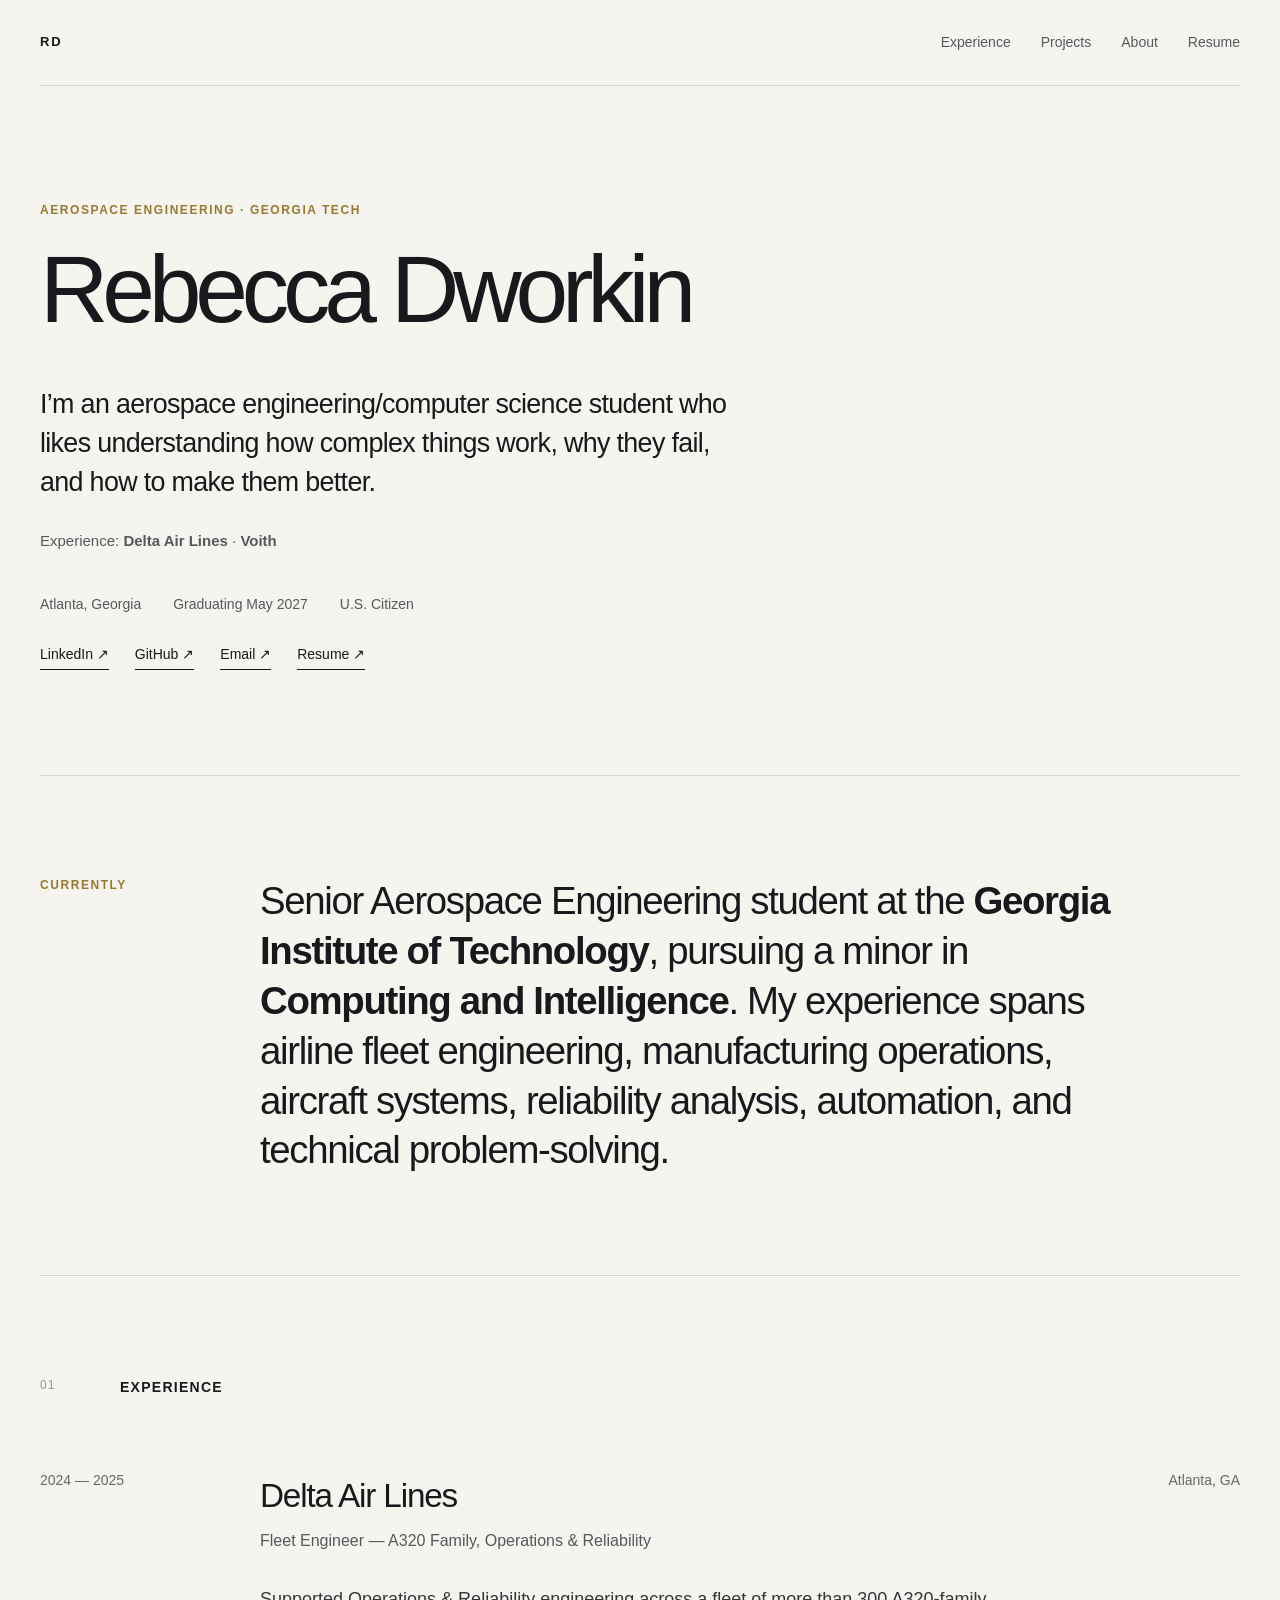
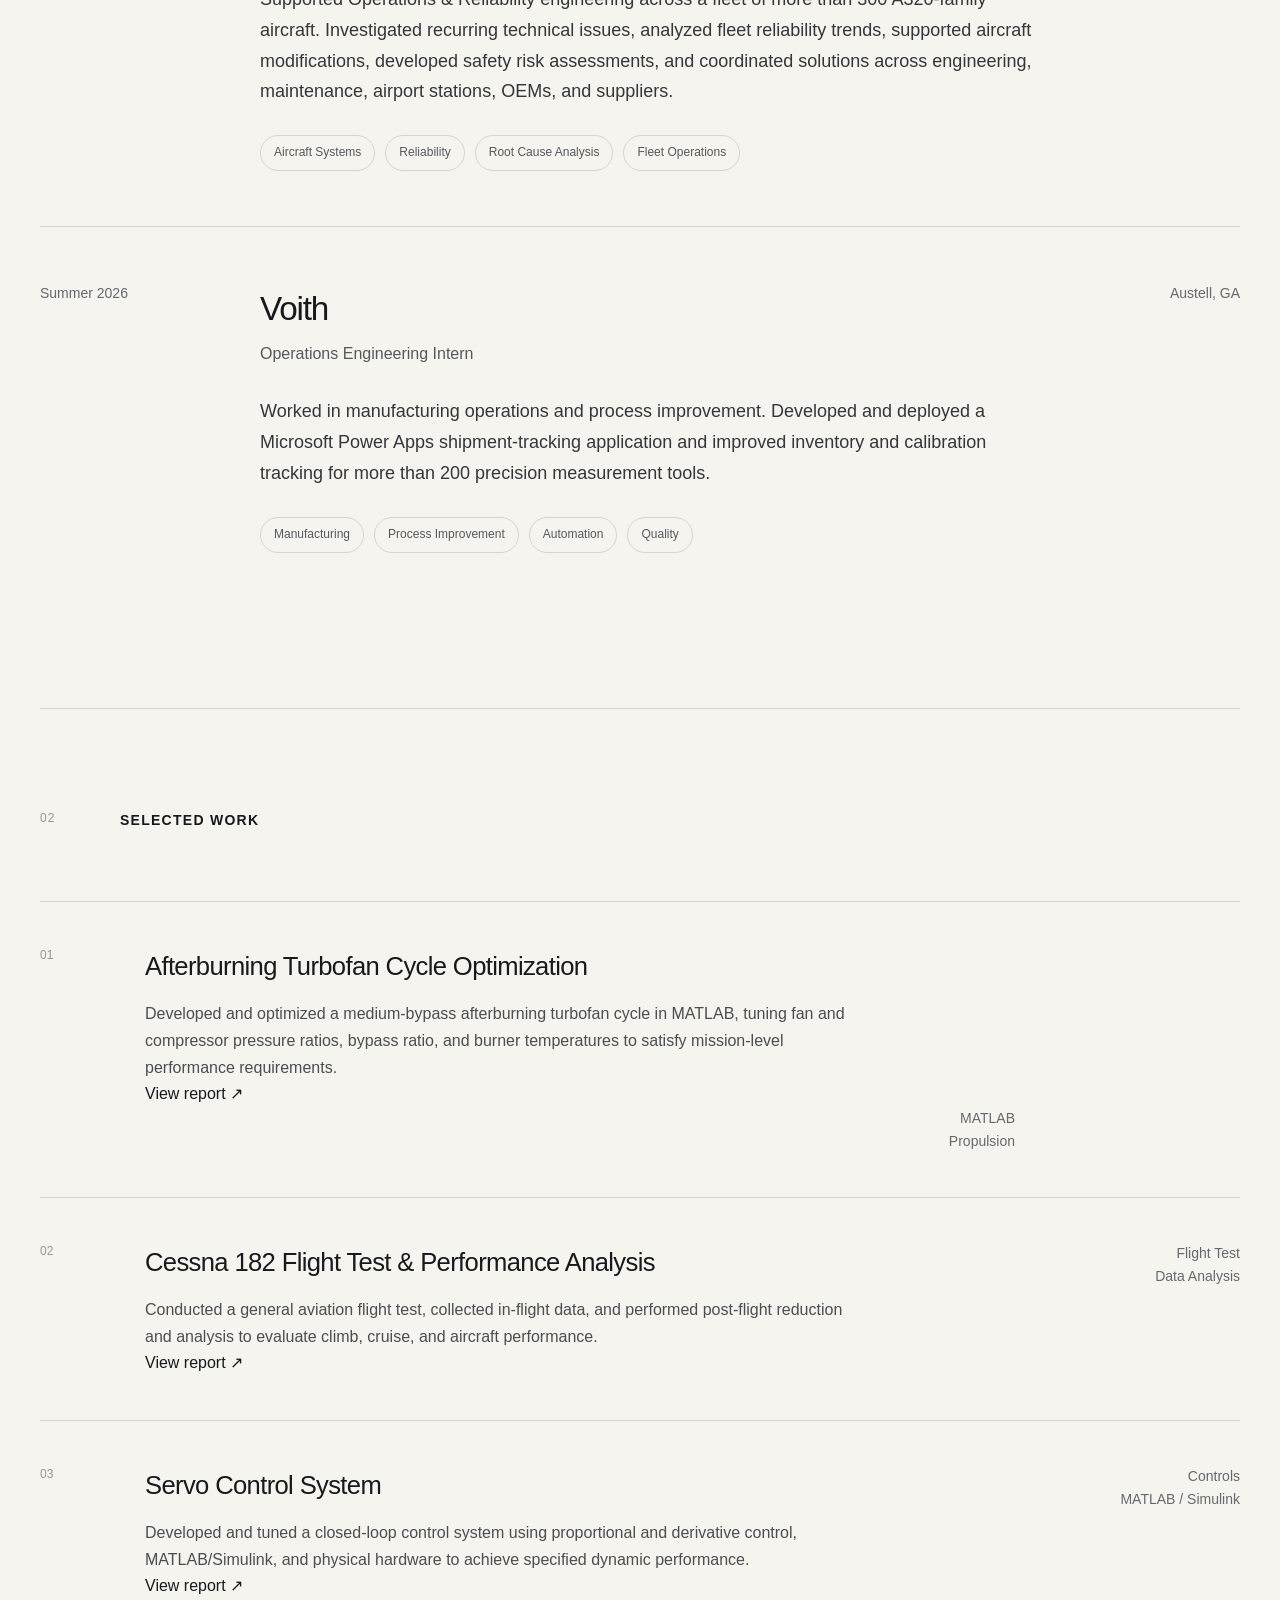
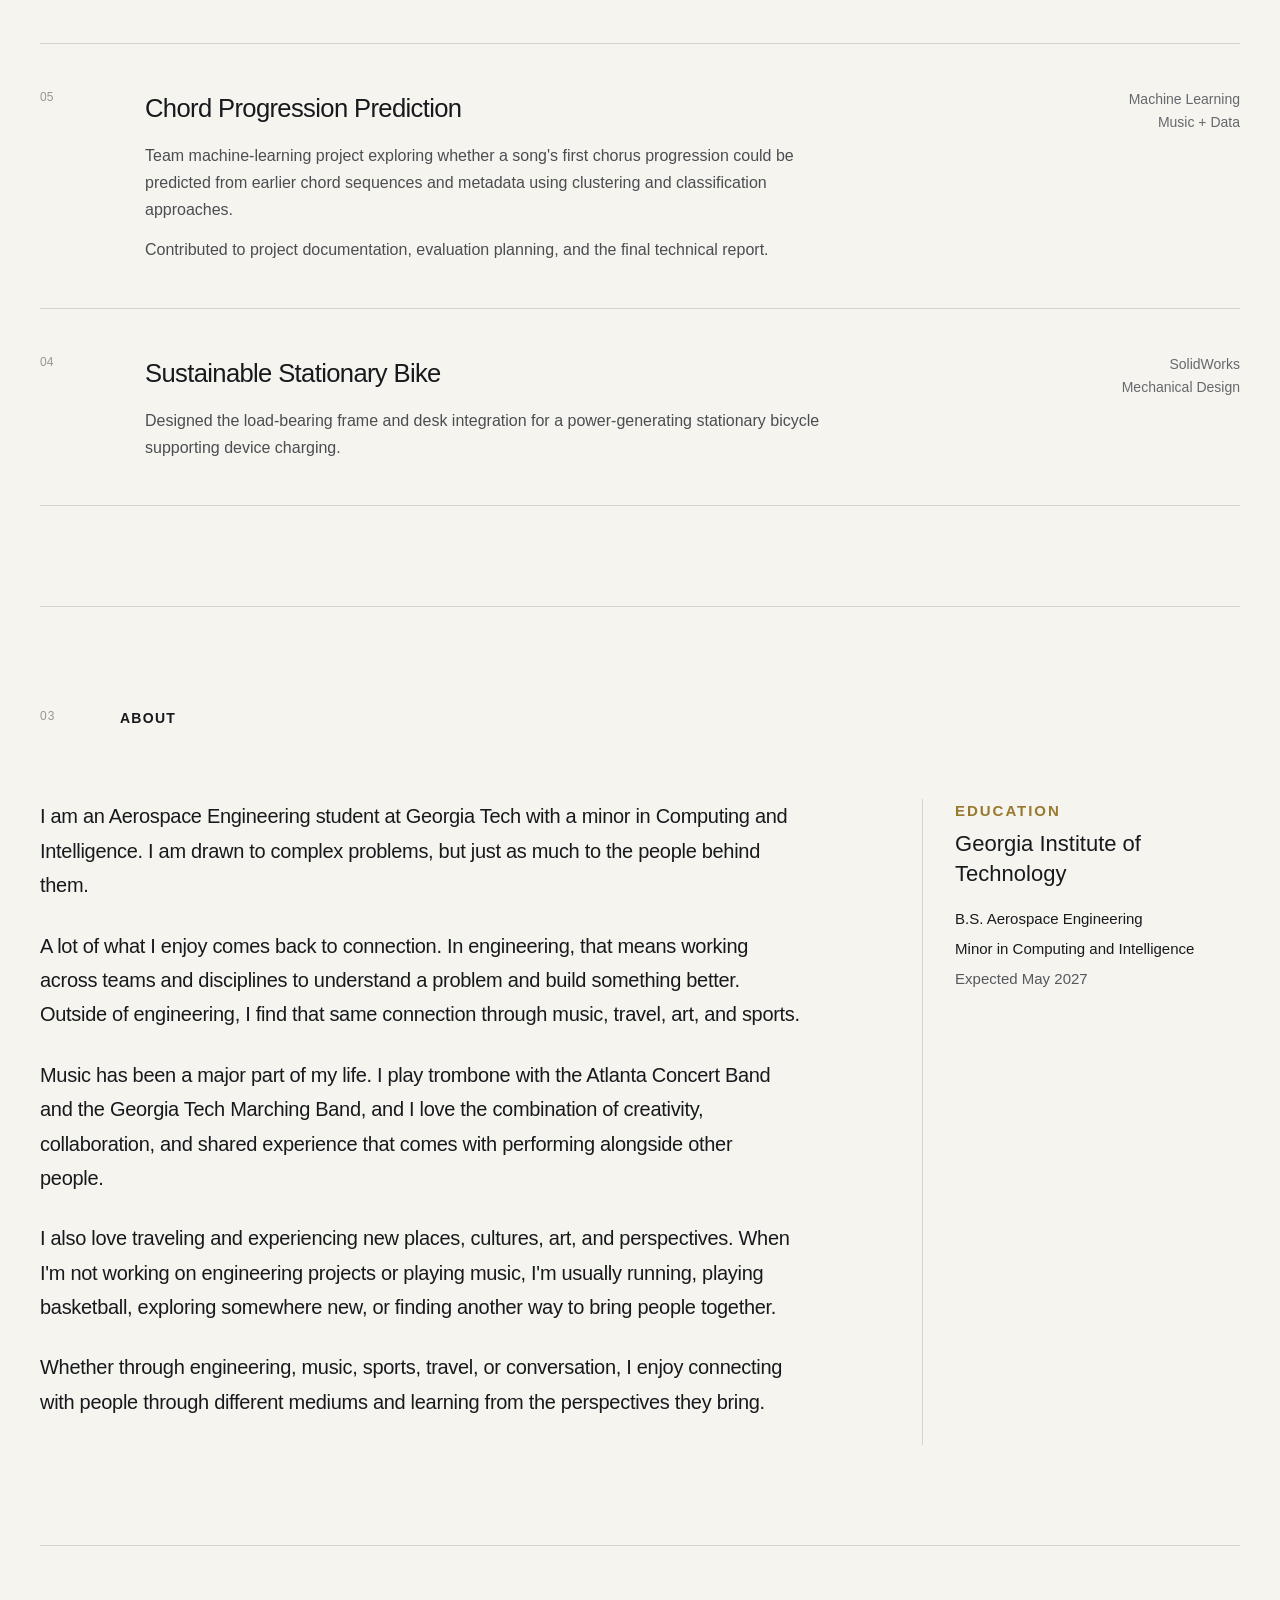
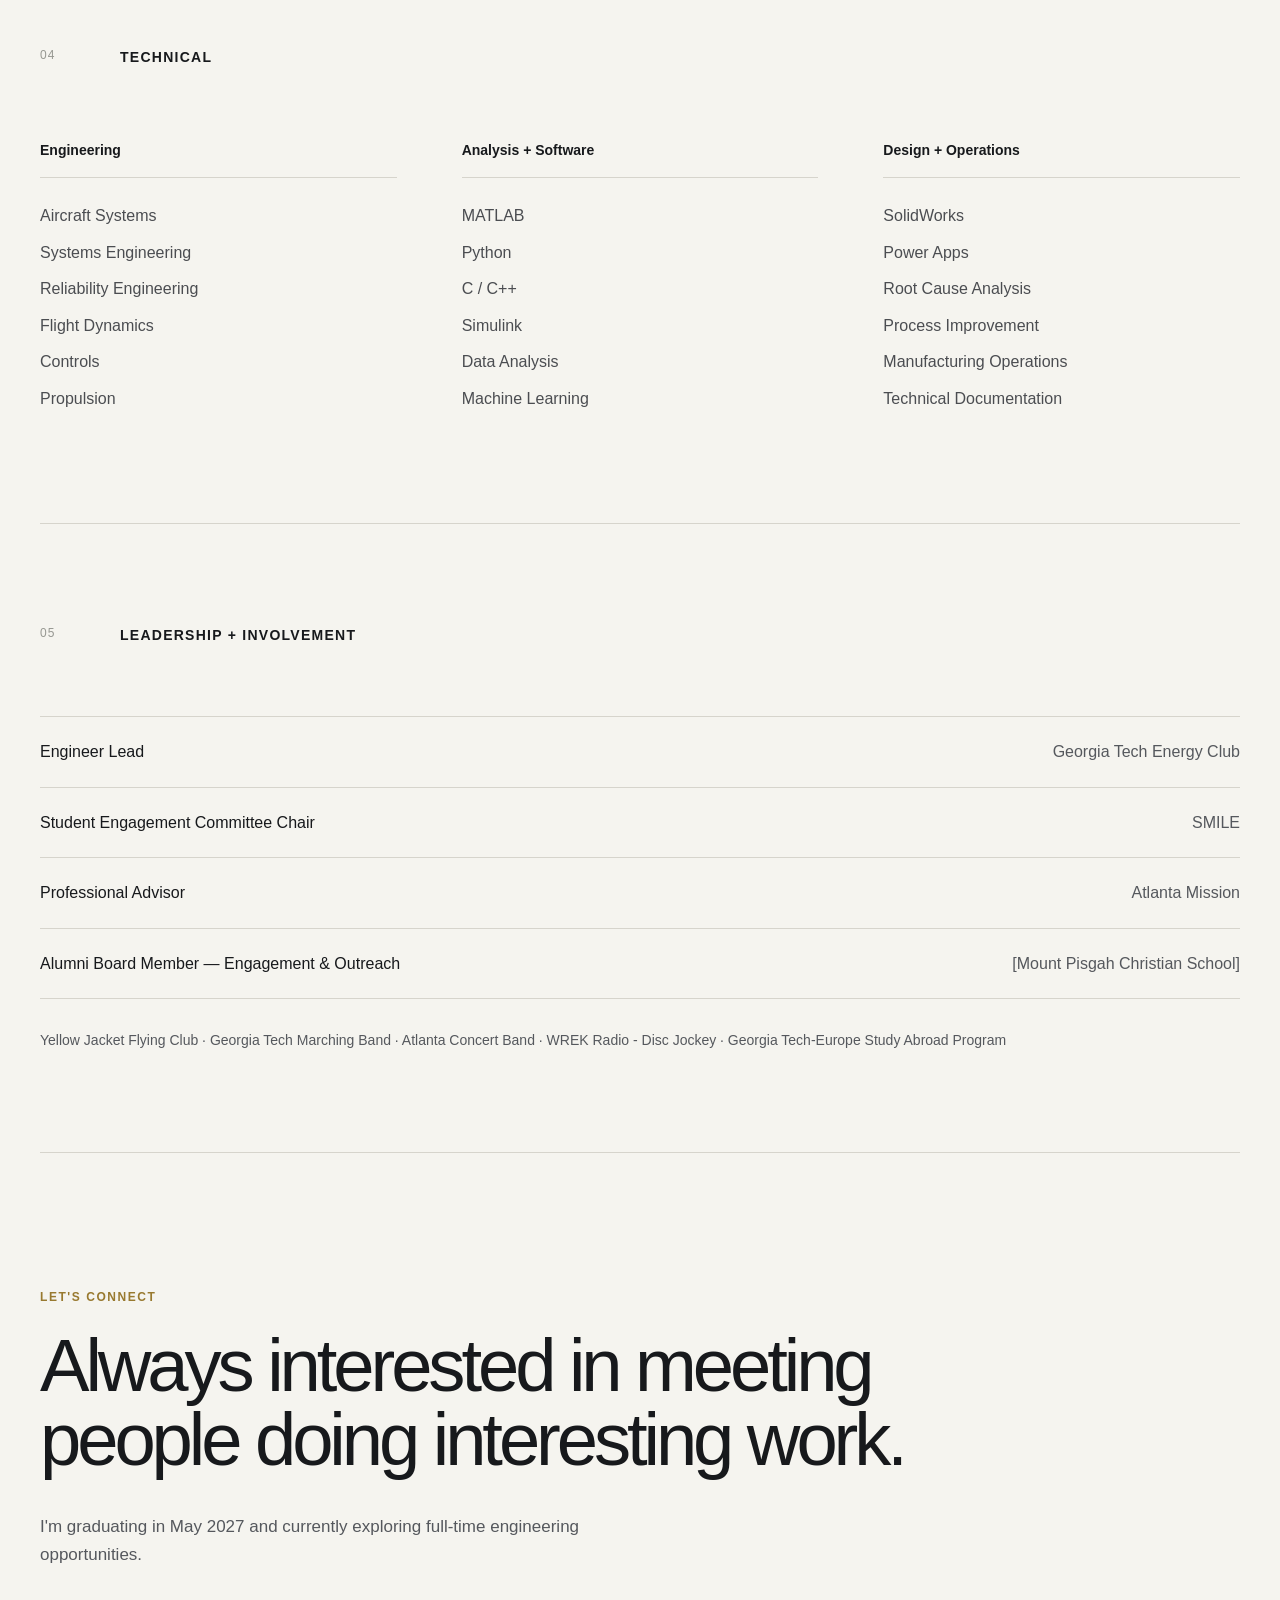
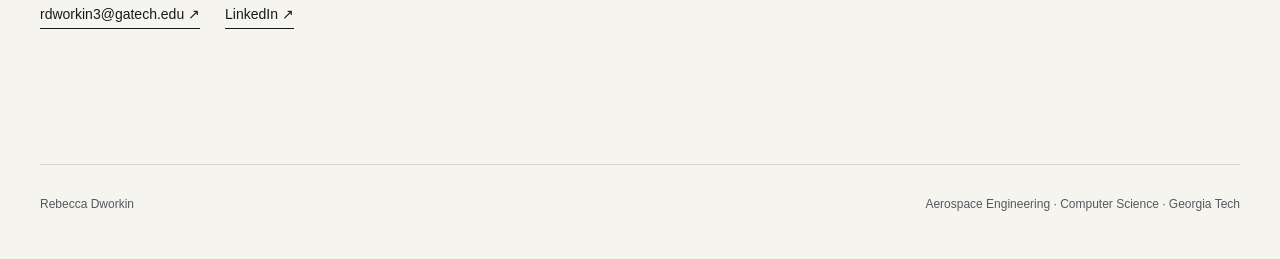
==== index.html @ 45030800 "Refactor index.html structure and content" ====
<!DOCTYPE html>
<html lang="en">

<head>
    <meta charset="UTF-8">

    <meta
        name="viewport"
        content="width=device-width, initial-scale=1.0"
    >

    <meta
        name="description"
        content="Rebecca Dworkin — Aerospace Engineering student at Georgia Tech. Systems, reliability, operations, and data-driven engineering."
    >

    <title>Rebecca Dworkin | Aerospace Engineering</title>

    <link rel="stylesheet" href="style.css">
</head>


<body>

    <!-- NAVIGATION -->

    <nav class="site-nav">

        <a class="nav-name" href="#top">
            RD
        </a>

        <div class="nav-links">
            <a href="#experience">Experience</a>
            <a href="#projects">Projects</a>
            <a href="#about">About</a>
            <a href="Dworkin_Rebecca_2026.pdf" target="_blank">Resume</a>
        </div>

    </nav>



    <!-- HERO -->

    <header class="hero" id="top">

        <p class="hero-label">
            Aerospace Engineering · Georgia Tech
        </p>

        <h1>
            Rebecca Dworkin
        </h1>

        <p class="hero-description">
            I’m an aerospace engineering/computer science student who likes understanding how complex things work, why they fail, and how to make them better.
        </p>

        <p class="hero-companies">
            Experience:
            <strong>Delta Air Lines</strong>
            ·
            <strong>Voith</strong>
        </p>

        <div class="hero-meta">
            <span>Atlanta, Georgia</span>
            <span>Graduating May 2027</span>
            <span>U.S. Citizen</span>
        </div>

        <div class="hero-links">

            <a
                href="https://www.linkedin.com/in/rebeccadworkin/"
                target="_blank"
            >
                LinkedIn ↗
            </a>

            <a
                href="https://github.com/rdwor"
                target="_blank"
            >
                GitHub ↗
            </a>

            <a href="mailto:rdworkin3@gatech.edu">
                Email ↗
            </a>

            <a
                href="Dworkin_Rebecca_2026.pdf"
                target="_blank"
            >
                Resume ↗
            </a>

        </div>

    </header>



    <main>

        <!-- INTRO -->

        <section class="intro">

            <p class="eyebrow">
                Currently
            </p>

            <p class="intro-text">
                Senior Aerospace Engineering student at the
                <strong>Georgia Institute of Technology</strong>,
                pursuing a minor in
                <strong>Computing and Intelligence</strong>.
                My experience spans airline fleet engineering,
                manufacturing operations, aircraft systems,
                reliability analysis, automation, and technical
                problem-solving.
            </p>

        </section>



        <!-- EXPERIENCE -->

        <section id="experience">

            <div class="section-heading">

                <p class="section-number">
                    01
                </p>

                <h2>
                    Experience
                </h2>

            </div>


            <!-- DELTA -->

            <article class="experience-entry">

                <div class="entry-date">
                    2024 — 2025
                </div>

                <div class="entry-content">

                    <div class="entry-heading">

                        <div>

                            <h3>
                                Delta Air Lines
                            </h3>

                            <p class="role">
                                Fleet Engineer — A320 Family,
                                Operations & Reliability
                            </p>

                        </div>

                        <p class="location">
                            Atlanta, GA
                        </p>

                    </div>

                    <p class="entry-description">
                        Supported Operations & Reliability engineering
                        across a fleet of more than 300 A320-family
                        aircraft. Investigated recurring technical
                        issues, analyzed fleet reliability trends,
                        supported aircraft modifications, developed
                        safety risk assessments, and coordinated
                        solutions across engineering, maintenance,
                        airport stations, OEMs, and suppliers.
                    </p>

                    <div class="tags">
                        <span>Aircraft Systems</span>
                        <span>Reliability</span>
                        <span>Root Cause Analysis</span>
                        <span>Fleet Operations</span>
                    </div>

                </div>

            </article>



            <!-- VOITH -->

            <article class="experience-entry">

                <div class="entry-date">
                    Summer 2026
                </div>

                <div class="entry-content">

                    <div class="entry-heading">

                        <div>

                            <h3>
                                Voith
                            </h3>

                            <p class="role">
                                Operations Engineering Intern
                            </p>

                        </div>

                        <p class="location">
                            Austell, GA
                        </p>

                    </div>

                    <p class="entry-description">
                        Worked in manufacturing operations and process
                        improvement. Developed and deployed a Microsoft
                        Power Apps shipment-tracking application and
                        improved inventory and calibration tracking for
                        more than 200 precision measurement tools.
                    </p>

                    <div class="tags">
                        <span>Manufacturing</span>
                        <span>Process Improvement</span>
                        <span>Automation</span>
                        <span>Quality</span>
                    </div>

                </div>

            </article>

        </section>



        <!-- SELECTED WORK -->

        <section id="projects">

            <div class="section-heading">

                <p class="section-number">
                    02
                </p>

                <h2>
                    Selected Work
                </h2>

            </div>


            <div class="project-list">


                <article class="project">

                    <div class="project-number">
                        01
                    </div>

                    <div class="project-main">

                        <h3>
                            Afterburning Turbofan Cycle Optimization
                        </h3>

                        <p>
                            Developed and optimized a medium-bypass
                            afterburning turbofan cycle in MATLAB,
                            tuning fan and compressor pressure ratios,
                            bypass ratio, and burner temperatures to
                            satisfy mission-level performance
                            requirements.
                        </p>
                        <div class = "project-links">
                            <a
                                href="turbofan-cycle-report.pdf"
                                target="_blank"
                            >
                                View report ↗
                            </a>

                    </div>

                    <div class="project-tools">
                        MATLAB<br>
                        Propulsion
                    </div>

                </article>



                <article class="project">

                    <div class="project-number">
                        02
                    </div>

                    <div class="project-main">

                        <h3>
                            Cessna 182 Flight Test & Performance Analysis
                        </h3>

                        <p>
                            Conducted a general aviation flight test,
                            collected in-flight data, and performed
                            post-flight reduction and analysis to
                            evaluate climb, cruise, and aircraft
                            performance.
                        </p>
                        <div class="project-links">
                            <a
                                href="flight-test-report.pdf"
                                target="_blank"
                            >
                                View report ↗
                            </a>
                        </div>

                    </div>

                    <div class="project-tools">
                        Flight Test<br>
                        Data Analysis
                    </div>

                </article>



                <article class="project">

                    <div class="project-number">
                        03
                    </div>

                    <div class="project-main">

                        <h3>
                            Servo Control System
                        </h3>

                        <p>
                            Developed and tuned a closed-loop control
                            system using proportional and derivative
                            control, MATLAB/Simulink, and physical
                            hardware to achieve specified dynamic
                            performance.
                        </p>
                        <div class="project-links">
                    <a
                        href="servo-control-report.pdf"
                        target="_blank"
                    >
                        View report ↗
                    </a>
                </div>


                    </div>

                    <div class="project-tools">
                        Controls<br>
                        MATLAB / Simulink
                    </div>

                </article>

                <article class="project">

            <div class="project-number">
                05
            </div>

            <div class="project-main">

                <h3>
                    Chord Progression Prediction
                </h3>

                <p>
                    Team machine-learning project exploring whether
                    a song's first chorus progression could be
                    predicted from earlier chord sequences and
                    metadata using clustering and classification
                    approaches.
                </p>

                <p class="project-contribution">
                    Contributed to project documentation,
                    evaluation planning, and the final technical report.
                </p>

            </div>

            <div class="project-tools">
                Machine Learning<br>
                Music + Data
            </div>

        </article>


                <article class="project">

                    <div class="project-number">
                        04
                    </div>

                    <div class="project-main">

                        <h3>
                            Sustainable Stationary Bike
                        </h3>

                        <p>
                            Designed the load-bearing frame and desk
                            integration for a power-generating
                            stationary bicycle supporting device
                            charging.
                        </p>

                    </div>

                    <div class="project-tools">
                        SolidWorks<br>
                        Mechanical Design
                    </div>

                </article>


            </div>

        </section>



        <!-- ABOUT -->

        <section id="about">

            <div class="section-heading">

                <p class="section-number">
                    03
                </p>

                <h2>
                    About
                </h2>

            </div>


            <div class="about-grid">


                <div class="about-copy">

    <p>
        I am an Aerospace Engineering student at Georgia Tech
        with a minor in Computing and Intelligence. I am drawn
        to complex problems, but just as much to the people
        behind them.
    </p>

    <p>
        A lot of what I enjoy comes back to connection. In
        engineering, that means working across teams and
        disciplines to understand a problem and build something
        better. Outside of engineering, I find that same
        connection through music, travel, art, and sports.
    </p>

    <p>
        Music has been a major part of my life. I play trombone
        with the Atlanta Concert Band and the Georgia Tech
        Marching Band, and I love the combination of creativity,
        collaboration, and shared experience that comes with
        performing alongside other people.
    </p>

    <p>
        I also love traveling and experiencing new places,
        cultures, art, and perspectives. When I'm not working
        on engineering projects or playing music, I'm usually
        running, playing basketball, exploring somewhere new,
        or finding another way to bring people together.
    </p>

    <p>
        Whether through engineering, music, sports, travel, or
        conversation, I enjoy connecting with people through
        different mediums and learning from the perspectives
        they bring.
    </p>

</div>


                <div class="education-card">

                    <p class="small-label">
                        Education
                    </p>

                    <h3>
                        Georgia Institute of Technology
                    </h3>

                    <p>
                        B.S. Aerospace Engineering
                    </p>

                    <p>
                        Minor in Computing and Intelligence
                    </p>

                    <p class="muted">
                        Expected May 2027
                    </p>

                </div>


            </div>

        </section>



        <!-- TECHNICAL -->

        <section>

            <div class="section-heading">

                <p class="section-number">
                    04
                </p>

                <h2>
                    Technical
                </h2>

            </div>


            <div class="skills-grid">


                <div class="skill-column">

                    <h3>
                        Engineering
                    </h3>

                    <p>Aircraft Systems</p>
                    <p>Systems Engineering</p>
                    <p>Reliability Engineering</p>
                    <p>Flight Dynamics</p>
                    <p>Controls</p>
                    <p>Propulsion</p>

                </div>


                <div class="skill-column">

                    <h3>
                        Analysis + Software
                    </h3>

                    <p>MATLAB</p>
                    <p>Python</p>
                    <p>C / C++</p>
                    <p>Simulink</p>
                    <p>Data Analysis</p>
                    <p>Machine Learning</p>

                </div>


                <div class="skill-column">

                    <h3>
                        Design + Operations
                    </h3>

                    <p>SolidWorks</p>
                    <p>Power Apps</p>
                    <p>Root Cause Analysis</p>
                    <p>Process Improvement</p>
                    <p>Manufacturing Operations</p>
                    <p>Technical Documentation</p>

                </div>


            </div>

        </section>



        <!-- LEADERSHIP -->

        <section>

            <div class="section-heading">

                <p class="section-number">
                    05
                </p>

                <h2>
                    Leadership + Involvement
                </h2>

            </div>


            <div class="leadership-list">

                <div class="leadership-row">
                    <span>Engineer Lead</span>
                    <span>Georgia Tech Energy Club</span>
                </div>

                <div class="leadership-row">
                    <span>Student Engagement Committee Chair</span>
                    <span>SMILE</span>
                </div>

                <div class="leadership-row">
                    <span>Professional Advisor</span>
                    <span>Atlanta Mission</span>
                </div>
                <div class="leadership-row">
                    <span>Alumni Board Member — Engagement & Outreach</span>
                    <span>[Mount Pisgah Christian School]</span>
                </div>

            </div>


            <p class="additional-involvement">
                Yellow Jacket Flying Club ·
                Georgia Tech Marching Band ·
                Atlanta Concert Band ·
                WREK Radio - Disc Jockey ·
                Georgia Tech-Europe Study Abroad Program
            </p>

        </section>



        <!-- CONTACT -->

        <section class="contact">

            <p class="eyebrow">
                Let's connect
            </p>

            <h2>
                Always interested in meeting people
        doing interesting work.
            </h2>

            <p>
                I'm graduating in May 2027 and currently exploring
        full-time engineering opportunities.
            </p>

            <div class="contact-links">

                <a href="mailto:rdworkin3@gatech.edu">
                    rdworkin3@gatech.edu ↗
                </a>

                <a
                    href="https://www.linkedin.com/in/rebeccadworkin/"
                    target="_blank"
                >
                    LinkedIn ↗
                </a>

            </div>

        </section>

    </main>



    <!-- FOOTER -->

    <footer>

        <p>
            Rebecca Dworkin
        </p>

        <p>
            Aerospace Engineering · Computer Science · Georgia Tech
        </p>

    </footer>


</body>

</html>
---- style.css ----
/* =========================================
   REBECCA DWORKIN
   MINIMAL ENGINEERING PORTFOLIO
========================================= */


:root {

    --background: #f5f4ef;
    --text: #17191c;
    --secondary: #55585d;
    --faint: #969791;
    --line: #d6d4cc;

    --accent: #98792f;

    --max-width: 1280px;

}



/* =========================================
   RESET
========================================= */


* {
    margin: 0;
    padding: 0;
    box-sizing: border-box;
}


html {
    scroll-behavior: smooth;
}


body {

    background: var(--background);

    color: var(--text);

    font-family:
        Inter,
        -apple-system,
        BlinkMacSystemFont,
        "Segoe UI",
        Helvetica,
        Arial,
        sans-serif;

    font-size: 16px;

    line-height: 1.6;

    -webkit-font-smoothing: antialiased;

}


a {
    color: inherit;
    text-decoration: none;
}


strong {
    font-weight: 600;
}



/* =========================================
   NAVIGATION
========================================= */


.site-nav {

    width: min(
        var(--max-width),
        calc(100% - 80px)
    );

    height: 86px;

    margin: 0 auto;

    display: flex;

    align-items: center;
    justify-content: space-between;

    border-bottom: 1px solid var(--line);

}


.nav-name {

    font-size: 13px;

    font-weight: 700;

    letter-spacing: 0.14em;

}


.nav-links {

    display: flex;

    gap: 30px;

}


.nav-links a {

    color: var(--secondary);

    font-size: 14px;

    transition:
        color 0.2s ease,
        opacity 0.2s ease;

}


.nav-links a:hover {
    color: var(--text);
}



/* =========================================
   HERO
========================================= */


.hero {

    width: min(
        var(--max-width),
        calc(100% - 80px)
    );

    margin: 0 auto;

    padding:
        115px
        0
        105px;

}


.hero-label {

    margin-bottom: 25px;

    color: var(--accent);

    font-size: 12px;

    font-weight: 600;

    letter-spacing: 0.13em;

    text-transform: uppercase;

}


/*
   NAME

   One line on desktop.
   Large enough to command the page,
   but not oversized.
*/

.hero h1 {

    width: 100%;

    font-size:
        clamp(
            58px,
            7.4vw,
            112px
        );

    line-height: 0.95;

    font-weight: 500;

    letter-spacing: -0.065em;

    white-space: nowrap;

}


/*
   Hero copy intentionally uses only part
   of the page width for contrast against
   the wide name.
*/

.hero-description {

    max-width: 700px;

    margin-top: 50px;

    font-size:
        clamp(
            21px,
            2.1vw,
            29px
        );

    line-height: 1.45;

    letter-spacing: -0.025em;

}


.hero-companies {

    margin-top: 27px;

    color: var(--secondary);

    font-size: 15px;

}


.hero-meta {

    margin-top: 40px;

    display: flex;

    flex-wrap: wrap;

    gap:
        12px
        32px;

    color: var(--secondary);

    font-size: 14px;

}


.hero-links {

    margin-top: 28px;

    display: flex;

    flex-wrap: wrap;

    gap:
        15px
        26px;

}


.hero-links a {

    padding-bottom: 3px;

    border-bottom:
        1px solid var(--text);

    font-size: 14px;

    transition:
        opacity 0.2s ease;

}


.hero-links a:hover {
    opacity: 0.5;
}



/* =========================================
   MAIN
========================================= */


main {

    width: min(
        var(--max-width),
        calc(100% - 80px)
    );

    margin: 0 auto;

}


section {

    padding:
        100px
        0;

    border-top:
        1px solid var(--line);

}



/* =========================================
   SECTION HEADINGS
========================================= */


.section-heading {

    display: grid;

    grid-template-columns:
        80px
        1fr;

    margin-bottom: 70px;

}


.section-number {

    color: var(--faint);

    font-size: 12px;

    letter-spacing: 0.1em;

}


.section-heading h2 {

    font-size: 14px;

    font-weight: 600;

    letter-spacing: 0.09em;

    text-transform: uppercase;

}


.eyebrow {

    color: var(--accent);

    font-size: 12px;

    font-weight: 600;

    letter-spacing: 0.13em;

    text-transform: uppercase;

}



/* =========================================
   INTRO
========================================= */


.intro {

    display: grid;

    grid-template-columns:
        180px
        1fr;

    gap: 40px;

}


.intro-text {

    max-width: 900px;

    font-size:
        clamp(
            27px,
            3vw,
            42px
        );

    line-height: 1.3;

    letter-spacing: -0.035em;

}



/* =========================================
   EXPERIENCE
========================================= */


.experience-entry {

    display: grid;

    grid-template-columns:
        180px
        1fr;

    gap: 40px;

    padding:
        55px
        0;

    border-top:
        1px solid var(--line);

}


.experience-entry:first-of-type {

    padding-top: 0;

    border-top: none;

}


.entry-date {

    color: #66686d;

    font-size: 14px;

}


.entry-heading {

    display: flex;

    justify-content: space-between;

    gap: 40px;

}


.entry-heading h3 {

    font-size:
        clamp(
            27px,
            2.6vw,
            39px
        );

    font-weight: 500;

    letter-spacing: -0.035em;

}


.role {

    margin-top: 6px;

    color: var(--secondary);

    font-size: 16px;

}


.location {

    color: #66686d;

    font-size: 14px;

    white-space: nowrap;

}


.entry-description {

    max-width: 780px;

    margin-top: 30px;

    color: #34363a;

    font-size: 18px;

    line-height: 1.72;

}


.tags {

    margin-top: 28px;

    display: flex;

    flex-wrap: wrap;

    gap: 10px;

}


.tags span {

    padding:
        7px
        13px;

    border:
        1px solid var(--line);

    border-radius: 100px;

    color: var(--secondary);

    font-size: 12px;

}



/* =========================================
   PROJECTS
========================================= */


.project-list {

    border-top:
        1px solid var(--line);

}


.project {

    display: grid;

    grid-template-columns:
        70px
        minmax(0, 1fr)
        190px;

    gap: 35px;

    padding:
        44px
        0;

    border-bottom:
        1px solid var(--line);

    transition:
        padding-left 0.2s ease;

}


.project:hover {
    padding-left: 10px;
}


.project-number {

    color: var(--faint);

    font-size: 12px;

}


.project-main h3 {

    font-size:
        clamp(
            22px,
            2vw,
            29px
        );

    font-weight: 500;

    letter-spacing: -0.025em;

}


.project-main p {

    max-width: 700px;

    margin-top: 13px;

    color: #4b4d51;

    font-size: 16px;

    line-height: 1.7;

}


.project-tools {

    color: #66686d;

    font-size: 14px;

    line-height: 1.65;

    text-align: right;

}



/* =========================================
   ABOUT
========================================= */


.about-grid {

    display: grid;

    grid-template-columns:
        1.7fr
        0.7fr;

    gap: 110px;

}


.about-copy {

    max-width: 760px;

}


.about-copy p {

    margin-bottom: 26px;

    font-size: 20px;

    line-height: 1.72;

    letter-spacing: -0.015em;

}


.education-card {

    padding-left: 32px;

    border-left:
        1px solid var(--line);

}


.small-label {

    margin-bottom: 22px;

    color: var(--accent);

    font-size: 11px;

    font-weight: 600;

    letter-spacing: 0.13em;

    text-transform: uppercase;

}


.education-card h3 {

    margin-bottom: 18px;

    font-size: 22px;

    line-height: 1.35;

    font-weight: 500;

}


.education-card p {

    margin-bottom: 6px;

    font-size: 15px;

}


.muted {
    color: var(--secondary);
}



/* =========================================
   TECHNICAL
========================================= */


.skills-grid {

    display: grid;

    grid-template-columns:
        repeat(3, 1fr);

    gap: 65px;

}


.skill-column h3 {

    margin-bottom: 25px;

    padding-bottom: 16px;

    border-bottom:
        1px solid var(--line);

    font-size: 14px;

    font-weight: 600;

}


.skill-column p {

    margin-bottom: 11px;

    color: #4b4d51;

    font-size: 16px;

}



/* =========================================
   LEADERSHIP
========================================= */


.leadership-list {

    border-top:
        1px solid var(--line);

}


.leadership-row {

    display: flex;

    justify-content: space-between;

    gap: 30px;

    padding:
        22px
        0;

    border-bottom:
        1px solid var(--line);

    font-size: 16px;

}


.leadership-row span:last-child {

    color: var(--secondary);

    text-align: right;

}


.additional-involvement {

    margin-top: 30px;

    color: var(--secondary);

    font-size: 14px;

}



/* =========================================
   CONTACT
========================================= */


.contact {

    padding:
        135px
        0;

}


.contact h2 {

    max-width: 900px;

    margin-top: 22px;

    font-size:
        clamp(
            44px,
            5.8vw,
            78px
        );

    line-height: 1;

    font-weight: 500;

    letter-spacing: -0.055em;

}


.contact > p:not(.eyebrow) {

    max-width: 600px;

    margin-top: 36px;

    color: var(--secondary);

    font-size: 17px;

}


.contact-links {

    margin-top: 35px;

    display: flex;

    flex-wrap: wrap;

    gap: 25px;

}


.contact-links a {

    padding-bottom: 3px;

    border-bottom:
        1px solid var(--text);

    font-size: 14px;

}



/* =========================================
   FOOTER
========================================= */


footer {

    width: min(
        var(--max-width),
        calc(100% - 80px)
    );

    margin: 0 auto;

    padding:
        30px
        0
        45px;

    border-top:
        1px solid var(--line);

    display: flex;

    justify-content: space-between;

    color: var(--secondary);

    font-size: 12px;

}



/* =========================================
   TABLET
========================================= */


@media (max-width: 900px) {

    .site-nav,
    .hero,
    main,
    footer {

        width:
            calc(100% - 40px);

    }


    .hero h1 {

        font-size:
            clamp(
                52px,
                11vw,
                90px
            );

    }


    .intro {

        grid-template-columns:
            1fr;

        gap: 25px;

    }


    .experience-entry {

        grid-template-columns:
            1fr;

        gap: 15px;

    }


    .project {

        grid-template-columns:
            45px
            1fr;

    }


    .project-tools {

        grid-column: 2;

        text-align: left;

        margin-top: 5px;

    }


    .about-grid {

        grid-template-columns:
            1fr;

        gap: 55px;

    }


    .education-card {

        padding:
            35px
            0
            0;

        border-left: none;

        border-top:
            1px solid var(--line);

    }

}



/* =========================================
   MOBILE
========================================= */


@media (max-width: 650px) {

    .site-nav,
    .hero,
    main,
    footer {

        width:
            calc(100% - 30px);

    }


    .nav-links {

        gap: 16px;

    }


    .nav-links a:nth-child(1),
    .nav-links a:nth-child(2) {

        display: none;

    }


    .hero {

        padding:
            80px
            0;

    }


    .hero h1 {

        font-size:
            clamp(
                46px,
                14vw,
                72px
            );

        white-space: normal;

        line-height: 0.95;

    }


    .hero-description {

        margin-top: 38px;

        font-size: 21px;

    }


    section {

        padding:
            72px
            0;

    }


    .section-heading {

        grid-template-columns:
            45px
            1fr;

        margin-bottom: 50px;

    }


    .entry-heading {

        display: block;

    }


    .location {

        margin-top: 5px;

    }


    .entry-description {

        font-size: 16px;

    }


    .skills-grid {

        grid-template-columns:
            1fr;

        gap: 45px;

    }


    .leadership-row {

        display: block;

    }


    .leadership-row span:last-child {

        display: block;

        margin-top: 4px;

        text-align: left;

    }


    .about-copy p {

        font-size: 18px;

    }


    footer {

        display: block;

    }


    footer p + p {

        margin-top: 5px;

    }

}
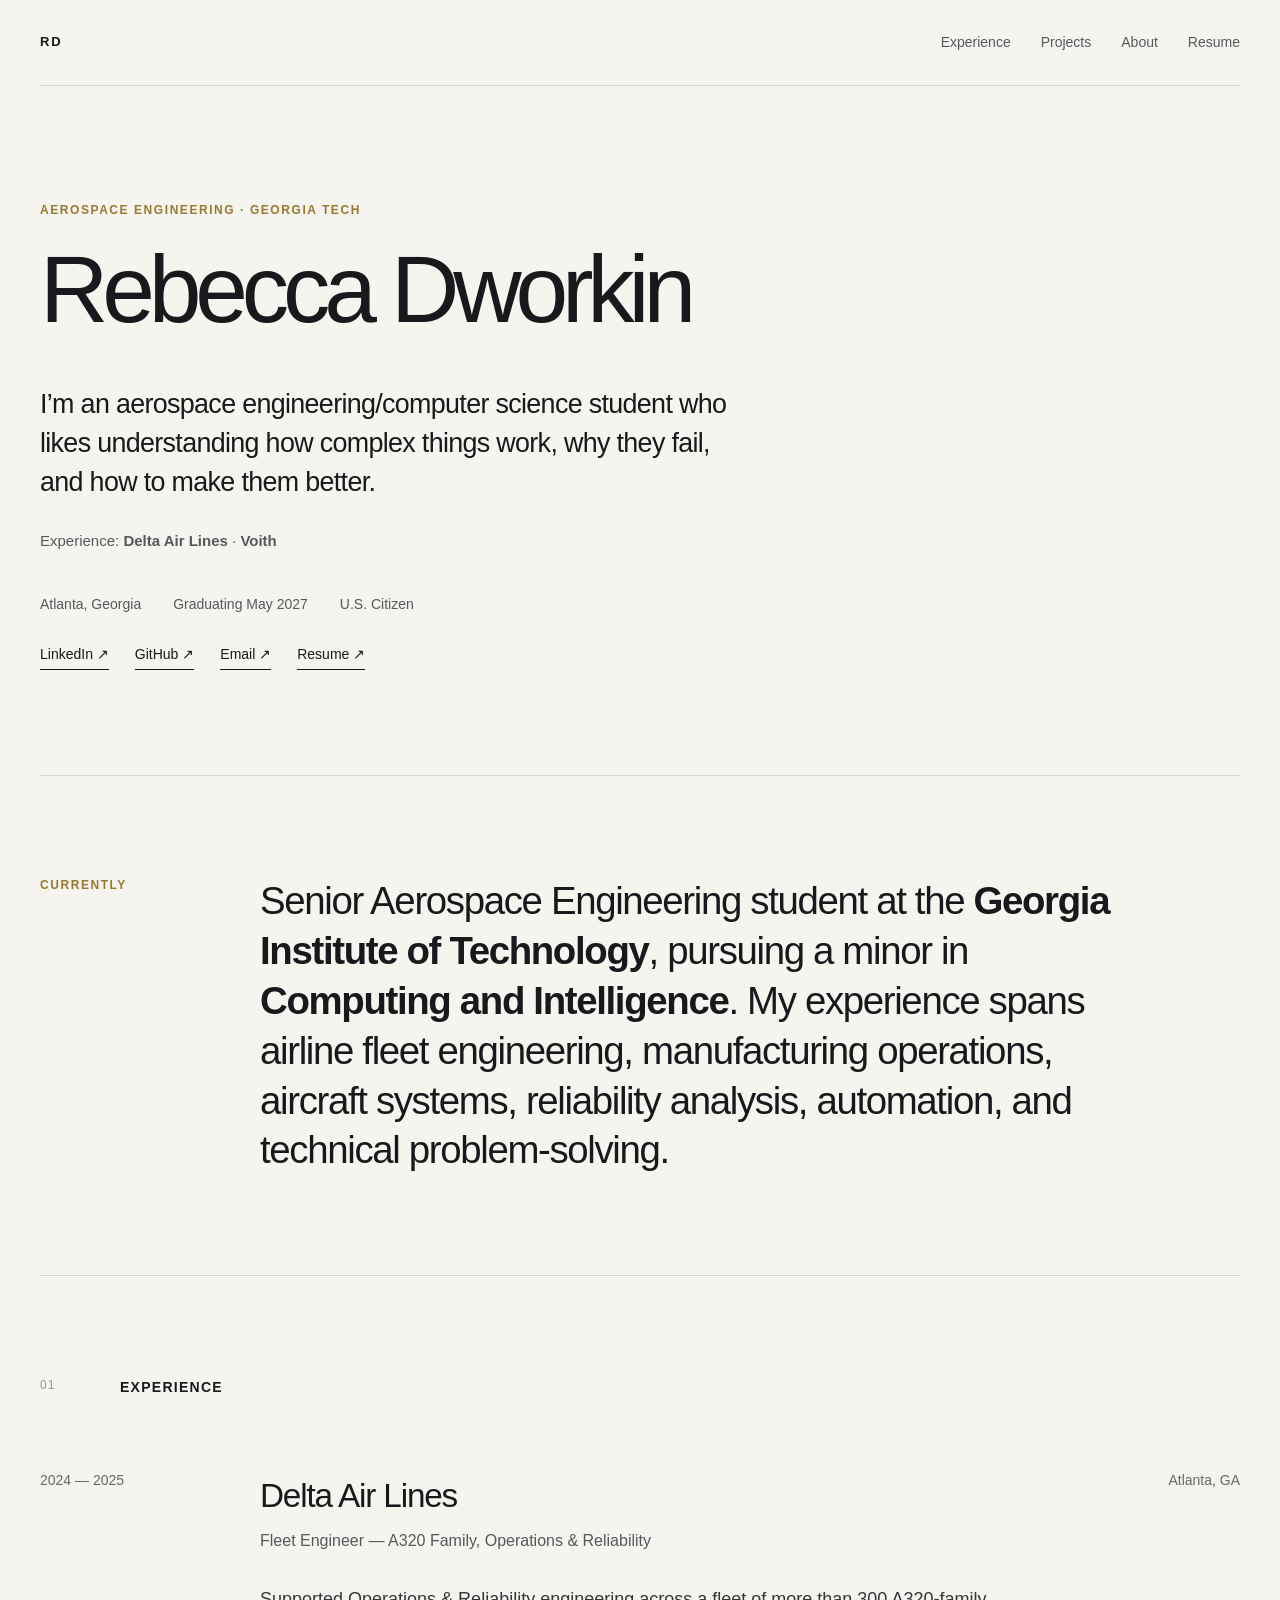
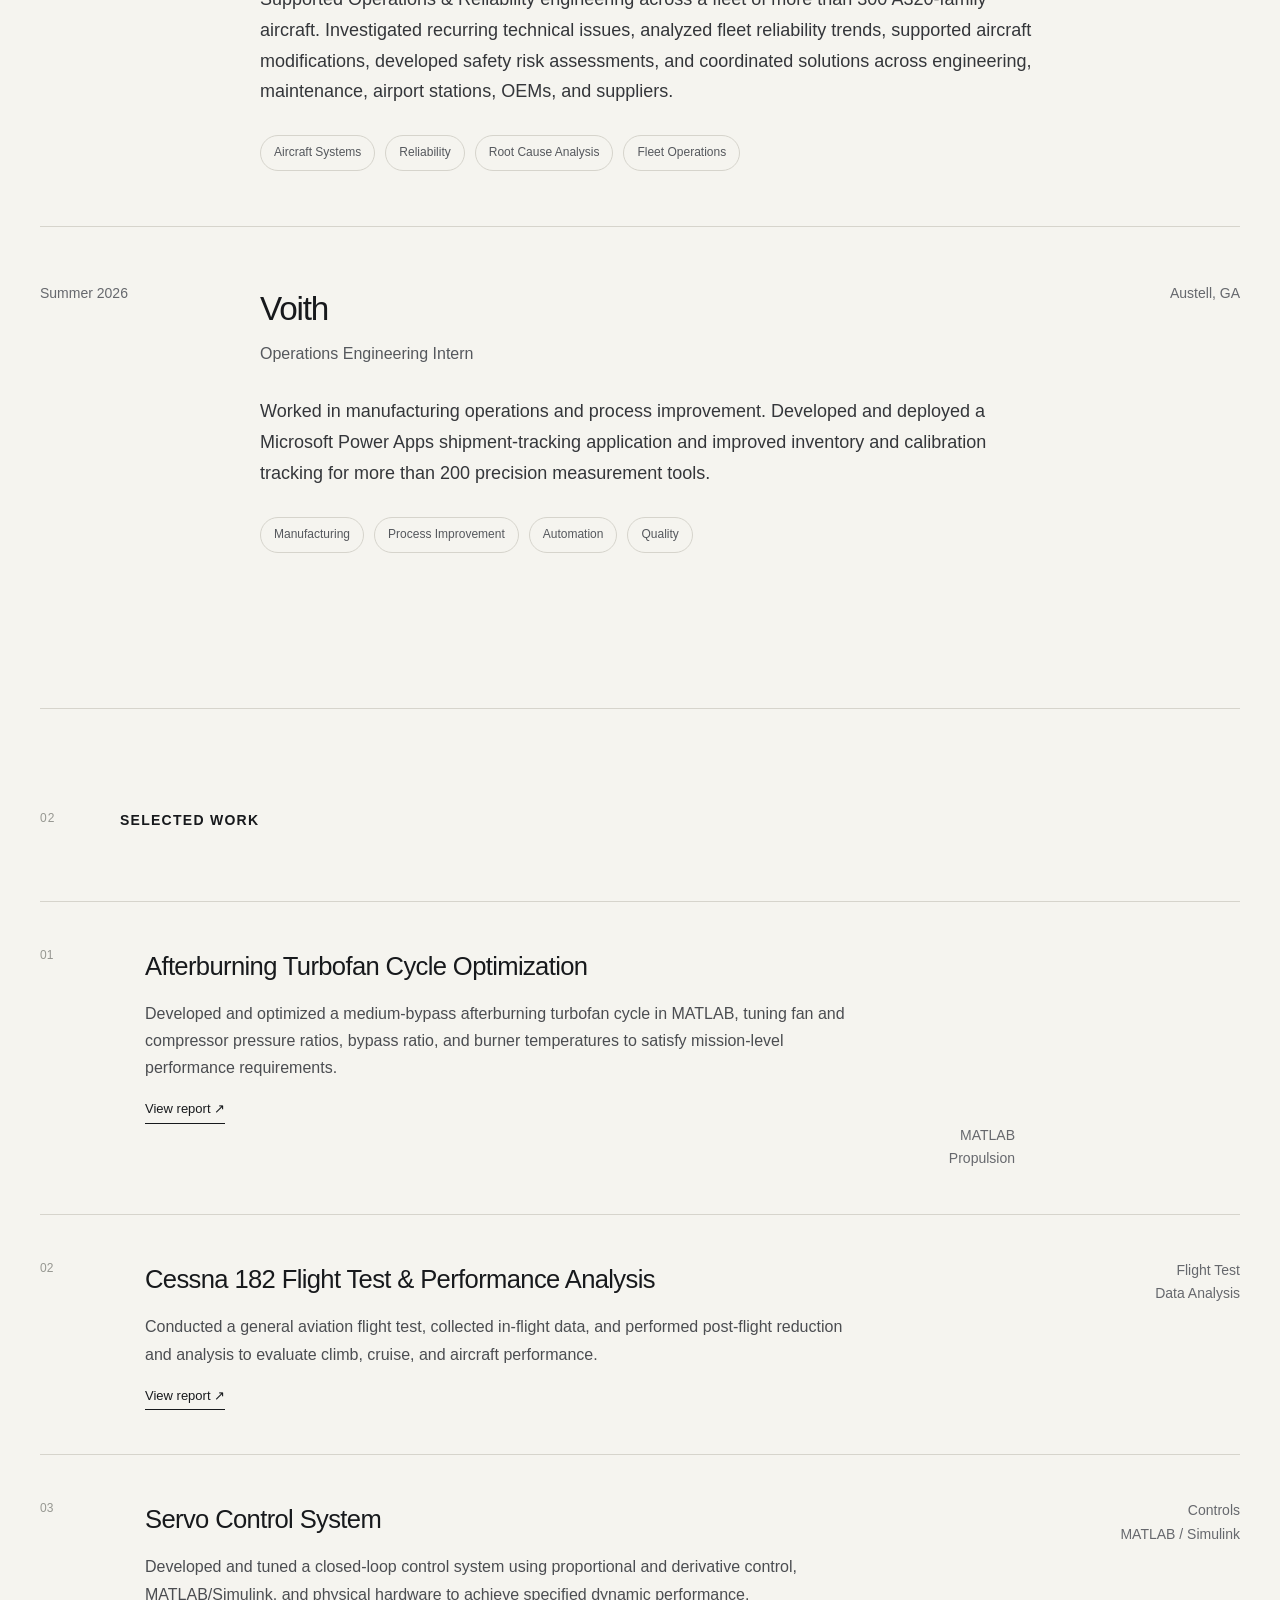
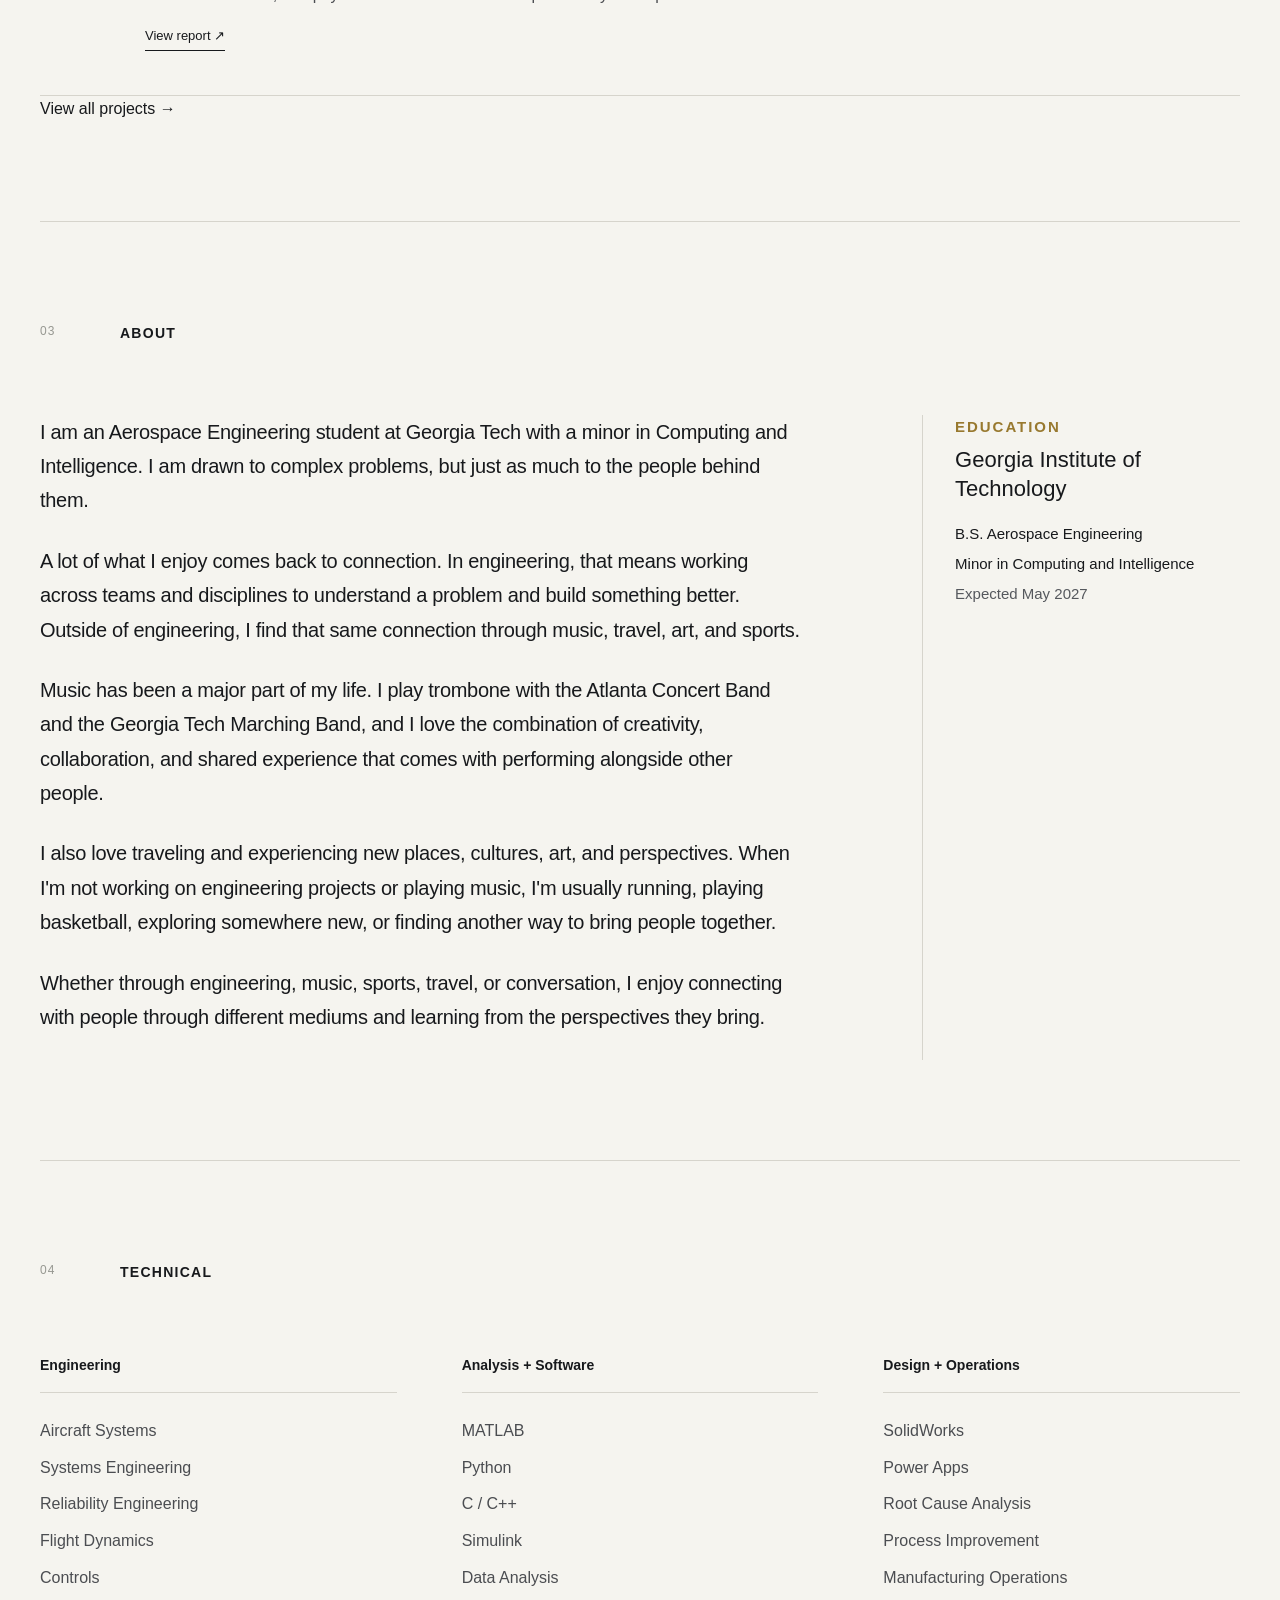
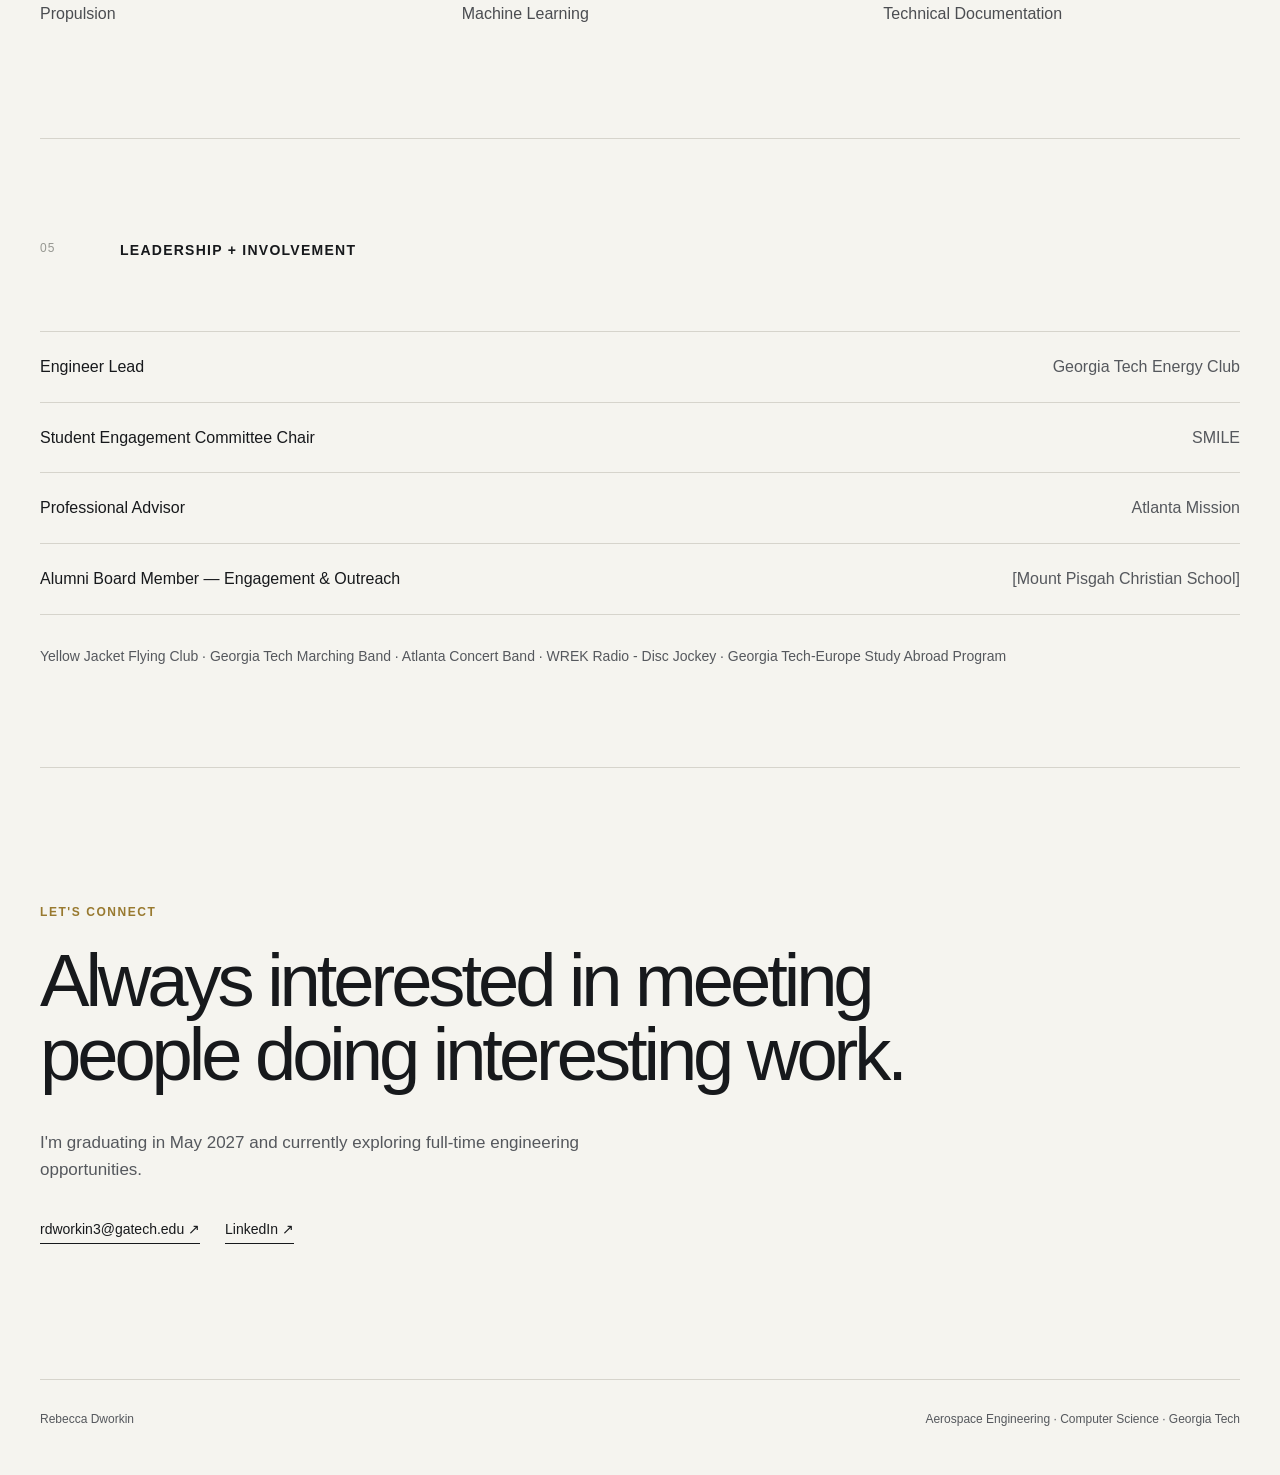
==== commit 8865de20: "Refactor index.html for improved structure and content" ====
--- a/index.html
+++ b/index.html
@@ -388,71 +388,11 @@
                     </div>
 
                 </article>
-
-                <article class="project">
-
-            <div class="project-number">
-                05
-            </div>
-
-            <div class="project-main">
-
-                <h3>
-                    Chord Progression Prediction
-                </h3>
-
-                <p>
-                    Team machine-learning project exploring whether
-                    a song's first chorus progression could be
-                    predicted from earlier chord sequences and
-                    metadata using clustering and classification
-                    approaches.
-                </p>
-
-                <p class="project-contribution">
-                    Contributed to project documentation,
-                    evaluation planning, and the final technical report.
-                </p>
-
-            </div>
-
-            <div class="project-tools">
-                Machine Learning<br>
-                Music + Data
-            </div>
-
-        </article>
-
-
-                <article class="project">
-
-                    <div class="project-number">
-                        04
-                    </div>
-
-                    <div class="project-main">
-
-                        <h3>
-                            Sustainable Stationary Bike
-                        </h3>
-
-                        <p>
-                            Designed the load-bearing frame and desk
-                            integration for a power-generating
-                            stationary bicycle supporting device
-                            charging.
-                        </p>
-
-                    </div>
-
-                    <div class="project-tools">
-                        SolidWorks<br>
-                        Mechanical Design
-                    </div>
-
-                </article>
-
-
+                <div class="view-all-projects">
+                    <a href="projects.html">
+                        View all projects →
+                    </a>
+                </div>
             </div>
 
         </section>
--- a/style.css
+++ b/style.css
@@ -656,6 +656,42 @@
     text-align: right;
 
 }
+.project-links {
+    display: flex;
+    flex-wrap: wrap;
+    gap: 18px;
+
+    margin-top: 18px;
+}
+
+
+.project-links a {
+    padding-bottom: 3px;
+
+    border-bottom:
+        1px solid var(--text);
+
+    font-size: 13px;
+
+    transition:
+        opacity 0.2s ease;
+}
+
+
+.project-links a:hover {
+    opacity: 0.5;
+}
+
+
+.project-contribution {
+    margin-top: 12px;
+
+    color: var(--secondary);
+
+    font-size: 14px;
+
+    font-style: italic;
+}
 
 
 
@@ -1214,4 +1250,4 @@
 
     }
 
-}+}
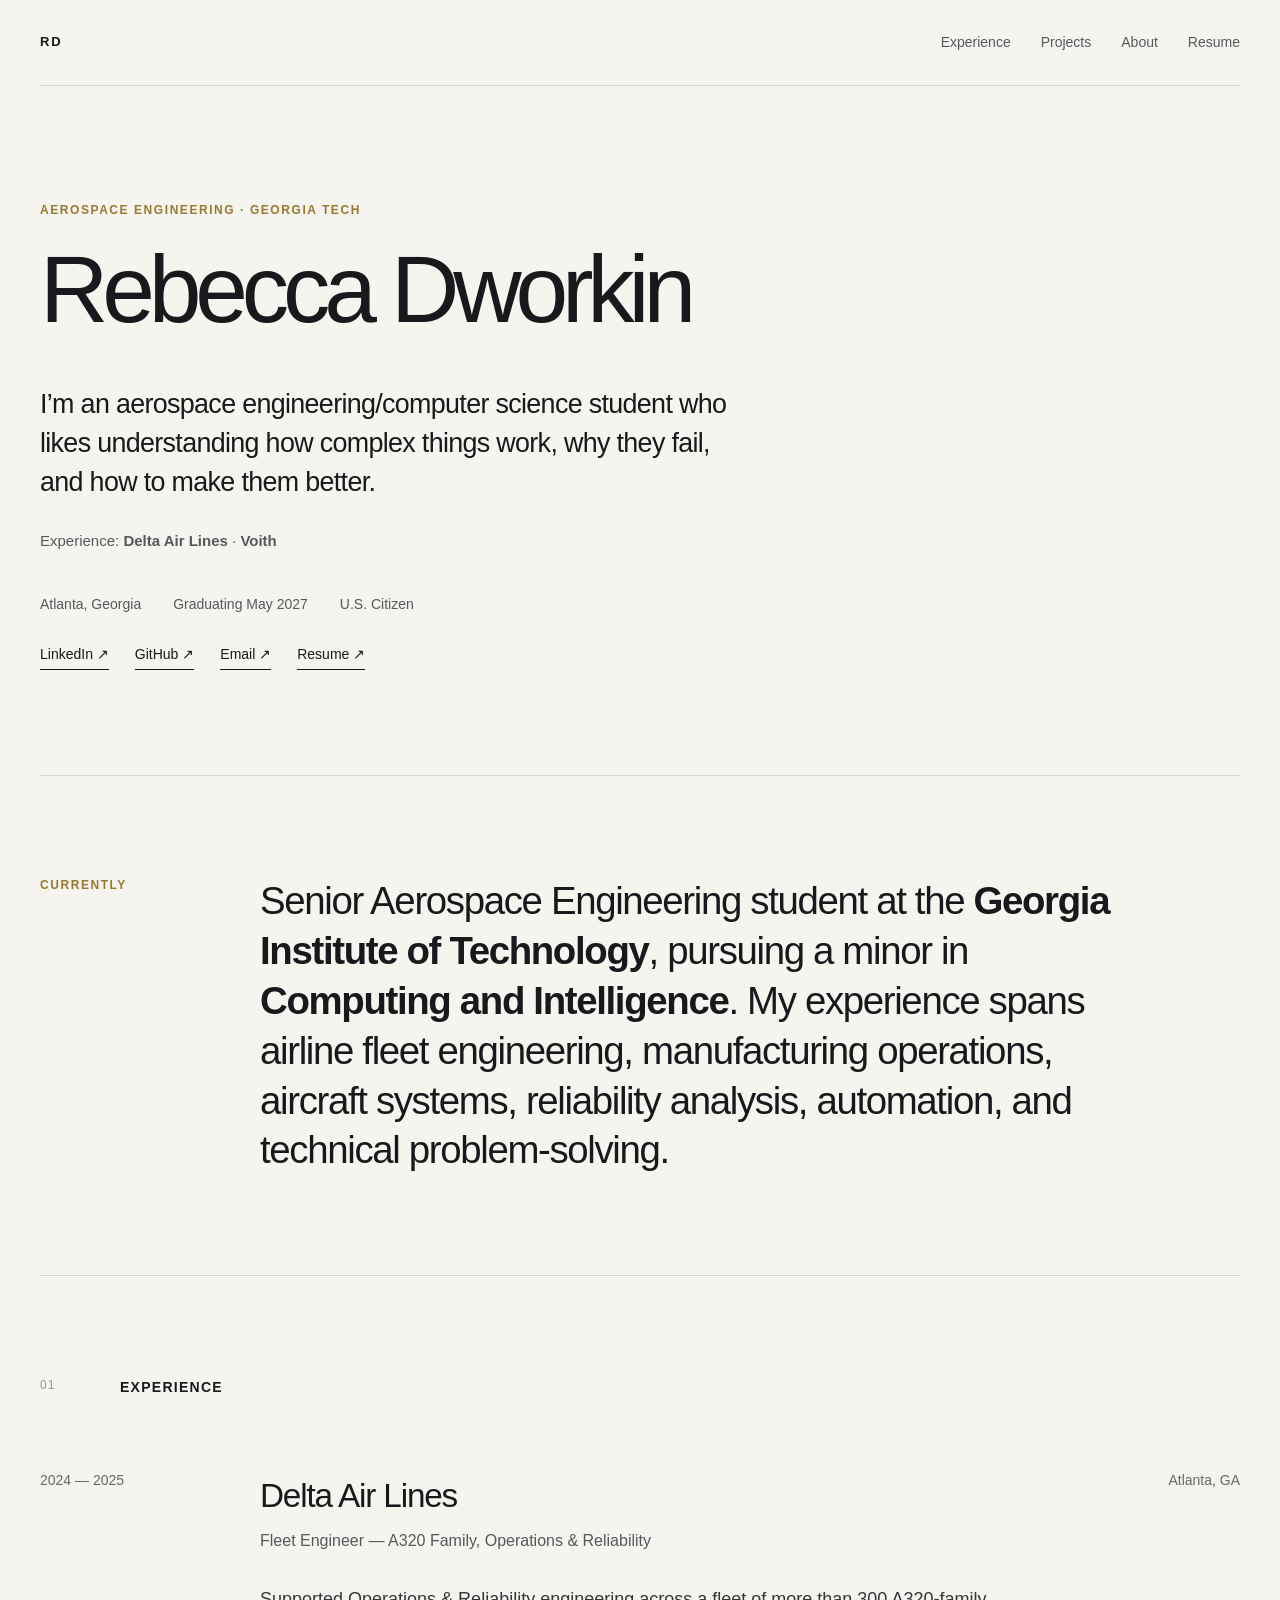
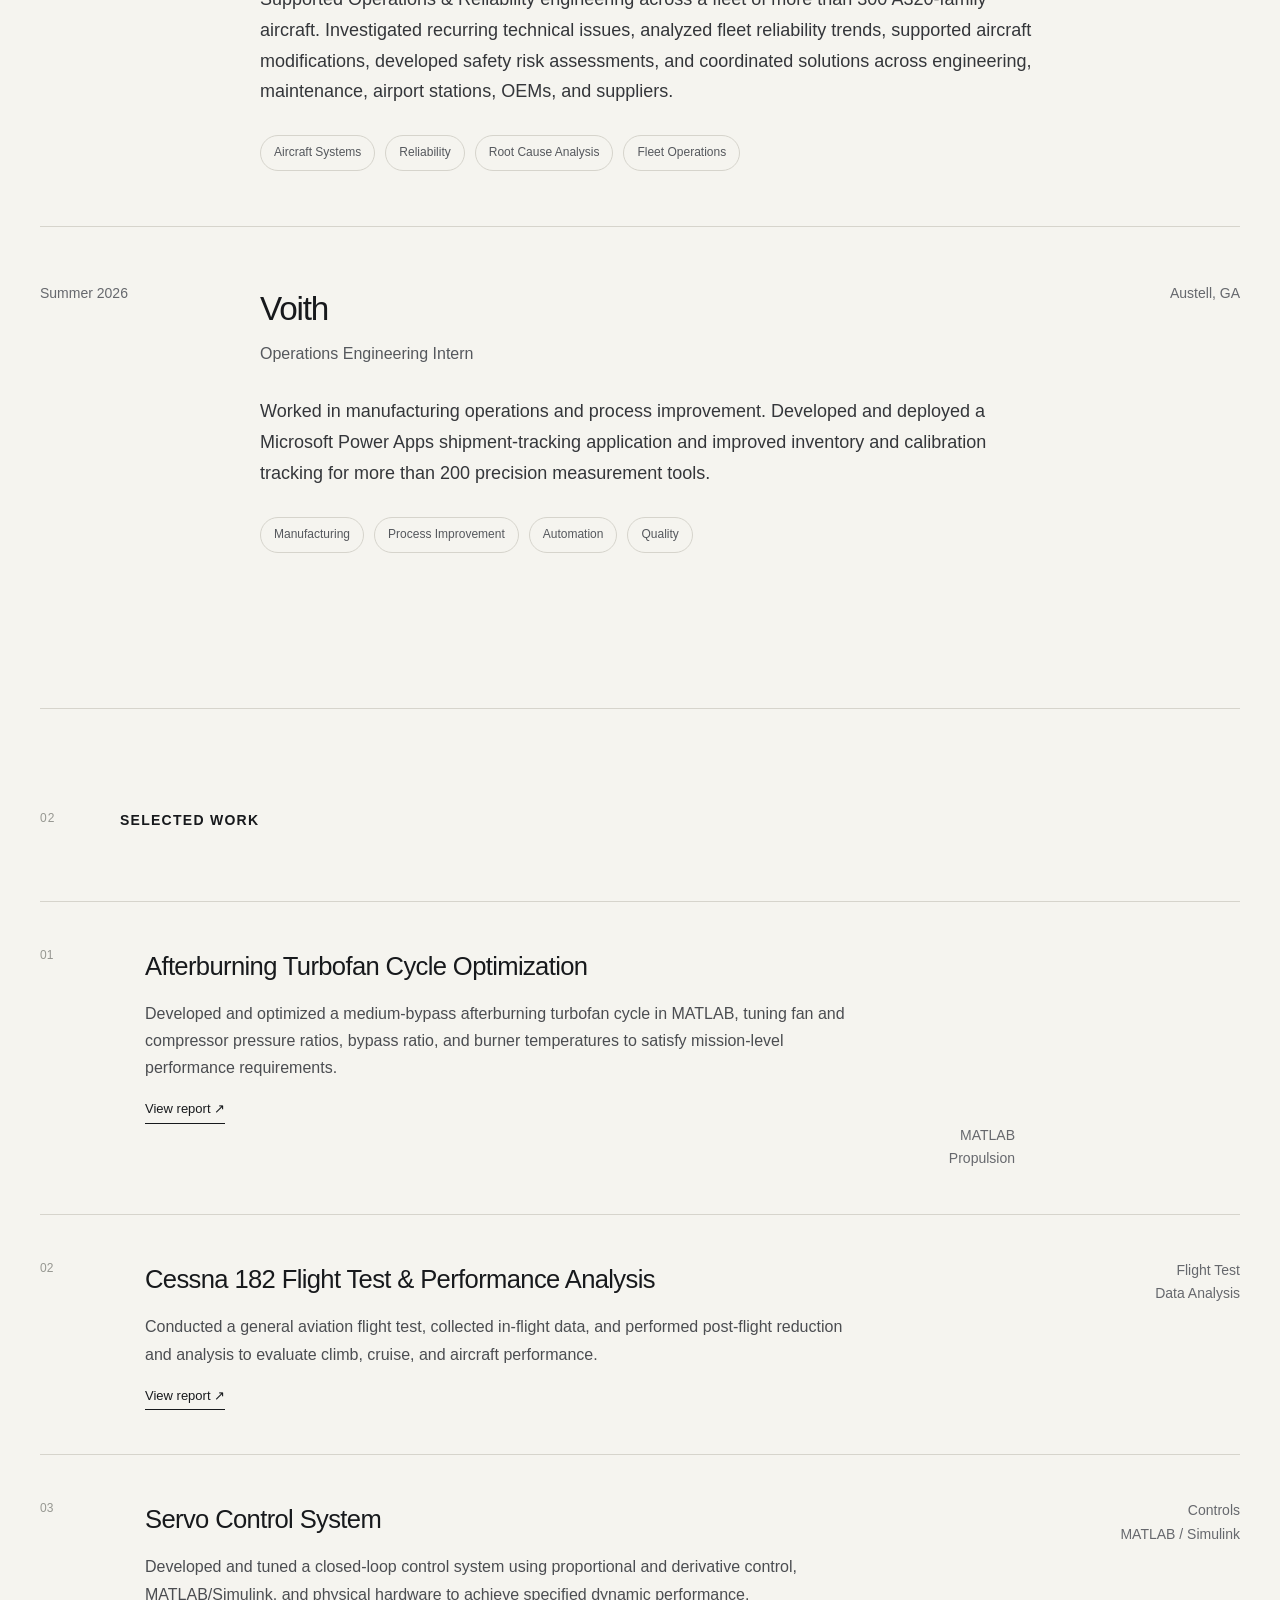
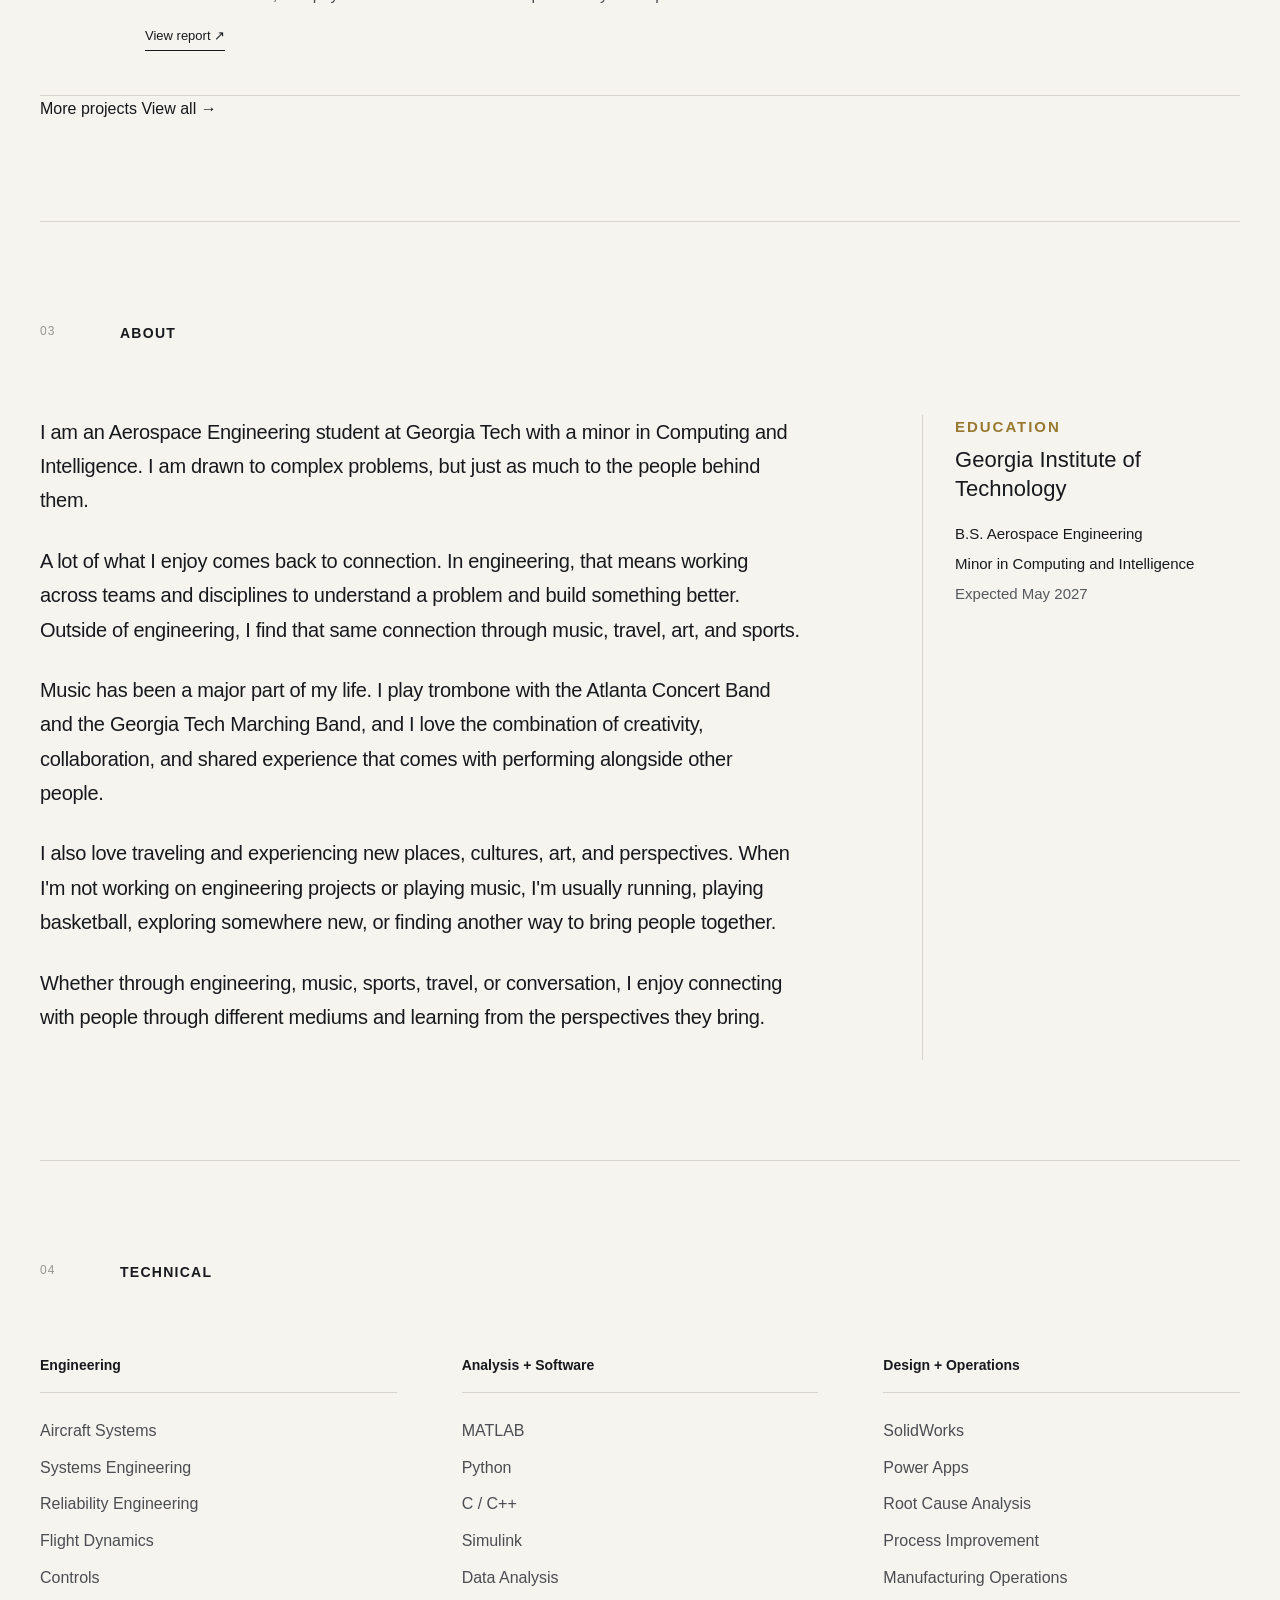
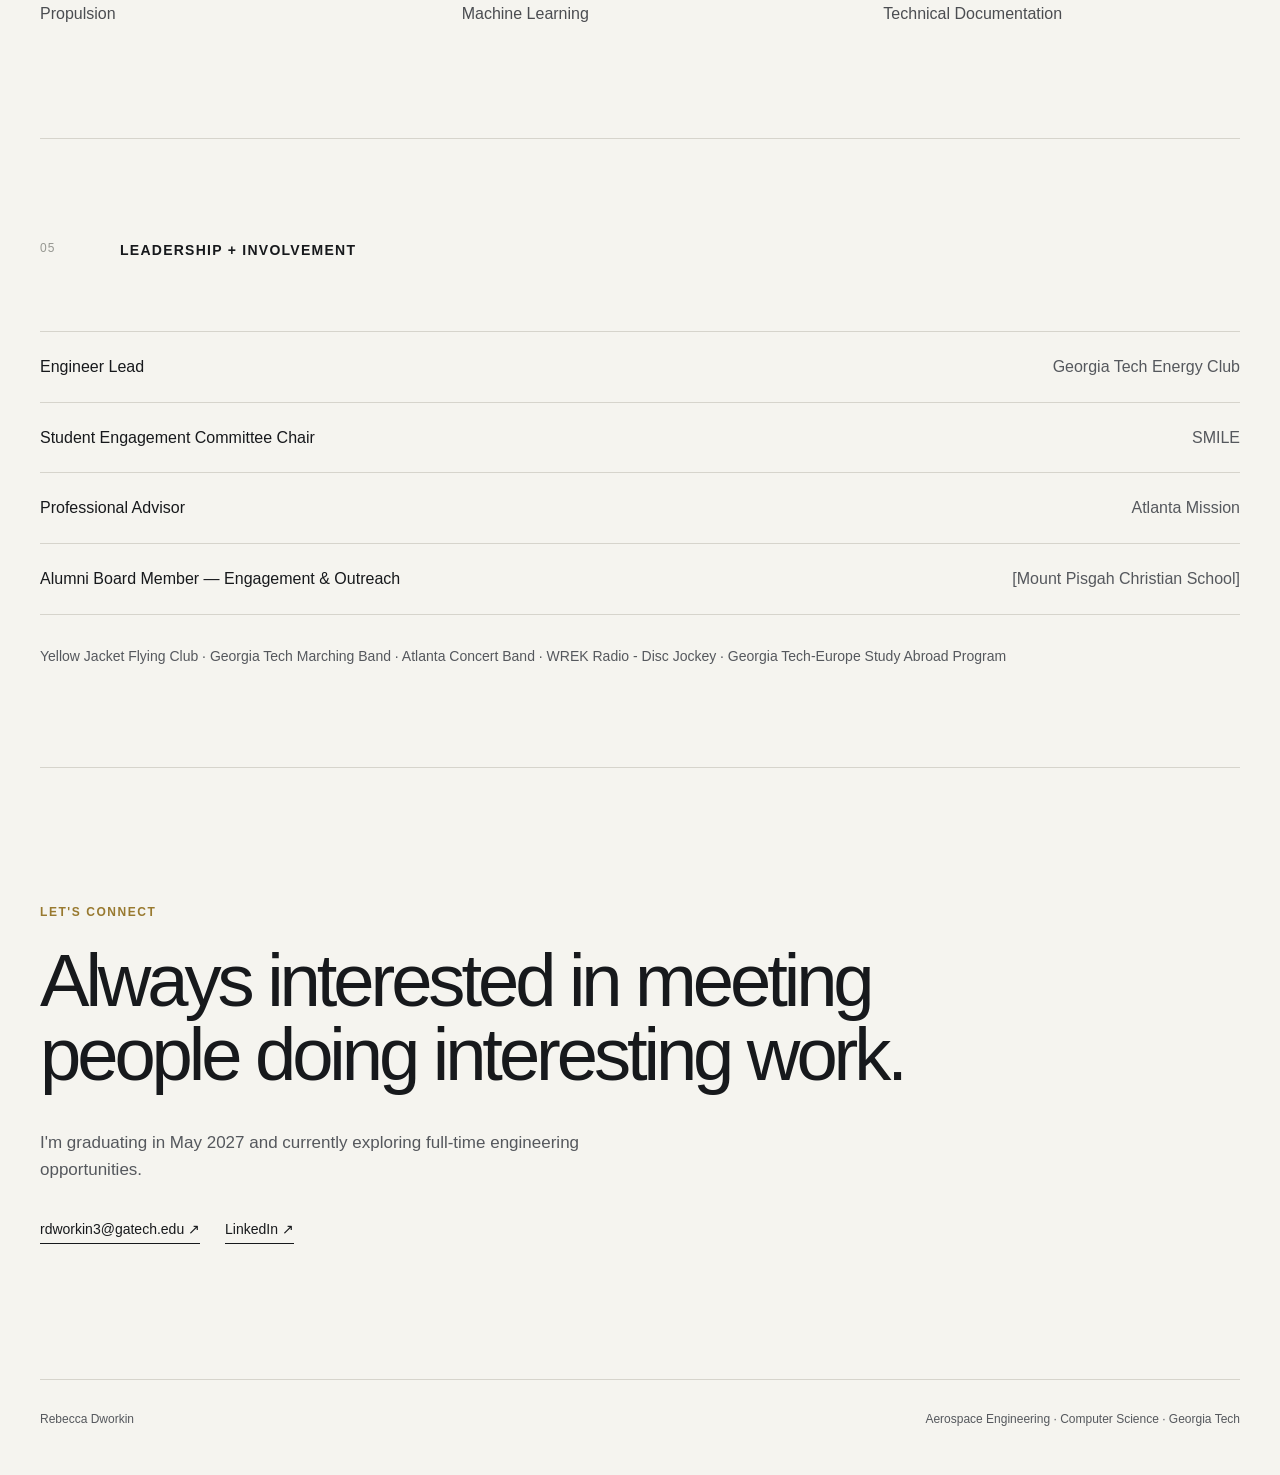
==== commit 7a81adf6: "Fix HTML formatting issues in index.html" ====
--- a/index.html
+++ b/index.html
@@ -388,9 +388,10 @@
                     </div>
 
                 </article>
-                <div class="view-all-projects">
+                <div class="more-projects">
                     <a href="projects.html">
-                        View all projects →
+                        <span>More projects</span>
+                        <span>View all →</span>
                     </a>
                 </div>
             </div>
--- a/style.css
+++ b/style.css
@@ -692,6 +692,30 @@
 
     font-style: italic;
 }
+.view-all-projects {
+    margin-top: 35px;
+
+    display: flex;
+    justify-content: flex-end;
+}
+
+
+.view-all-projects a {
+    padding-bottom: 4px;
+
+    border-bottom:
+        1px solid var(--text);
+
+    font-size: 14px;
+
+    transition:
+        opacity 0.2s ease;
+}
+
+
+.view-all-projects a:hover {
+    opacity: 0.5;
+}
 
 
 
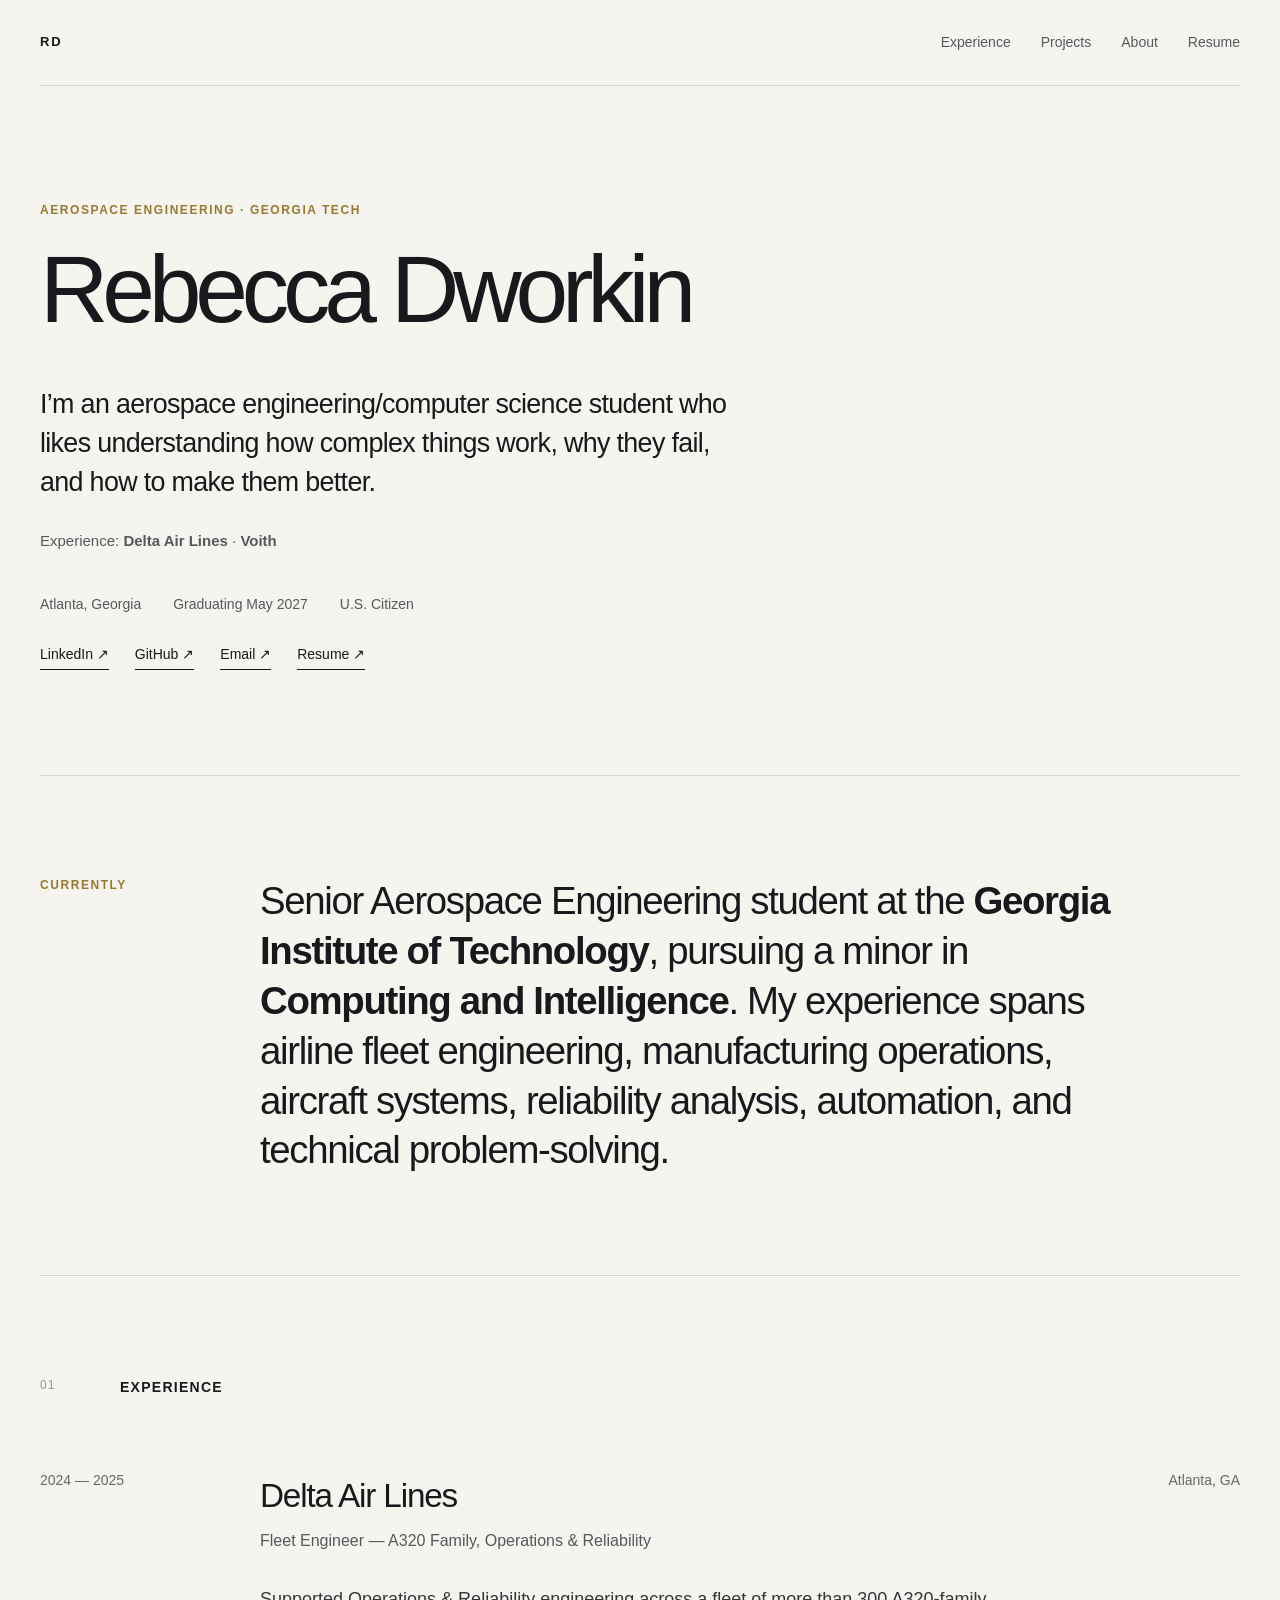
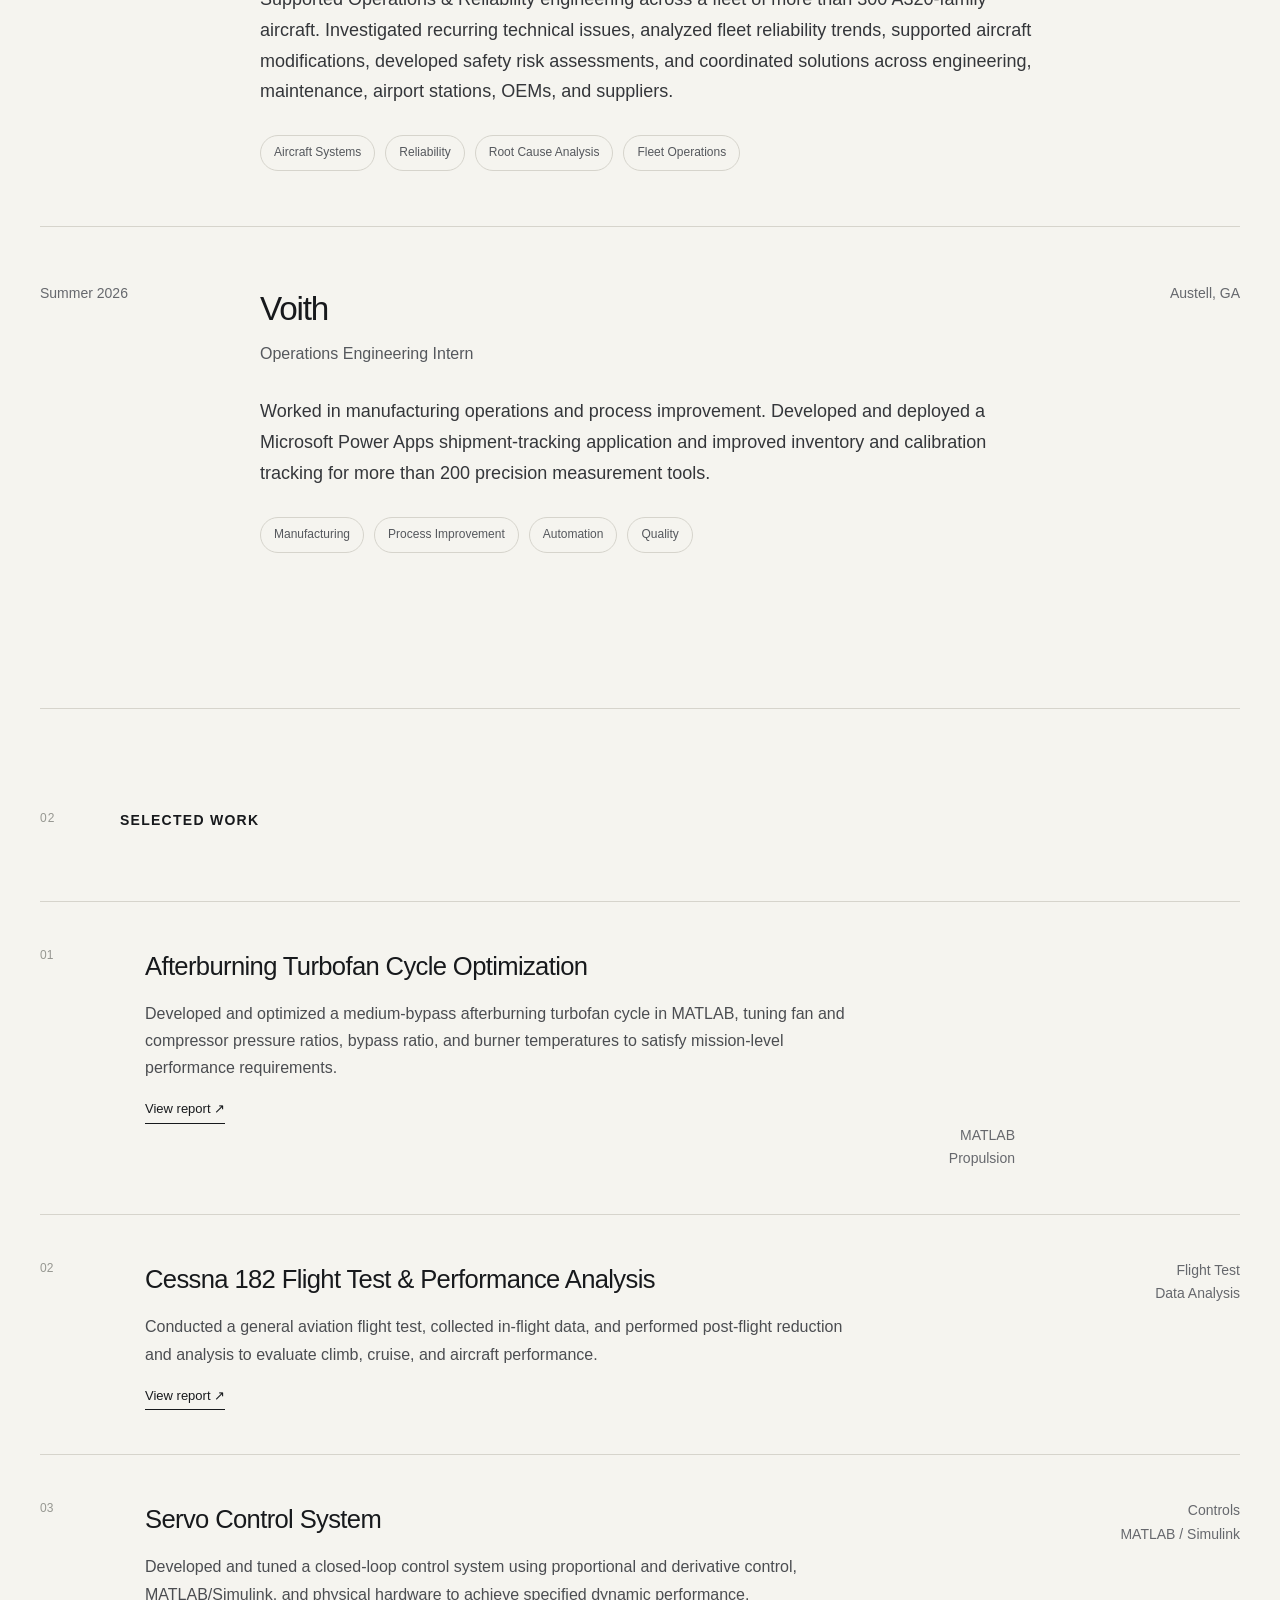
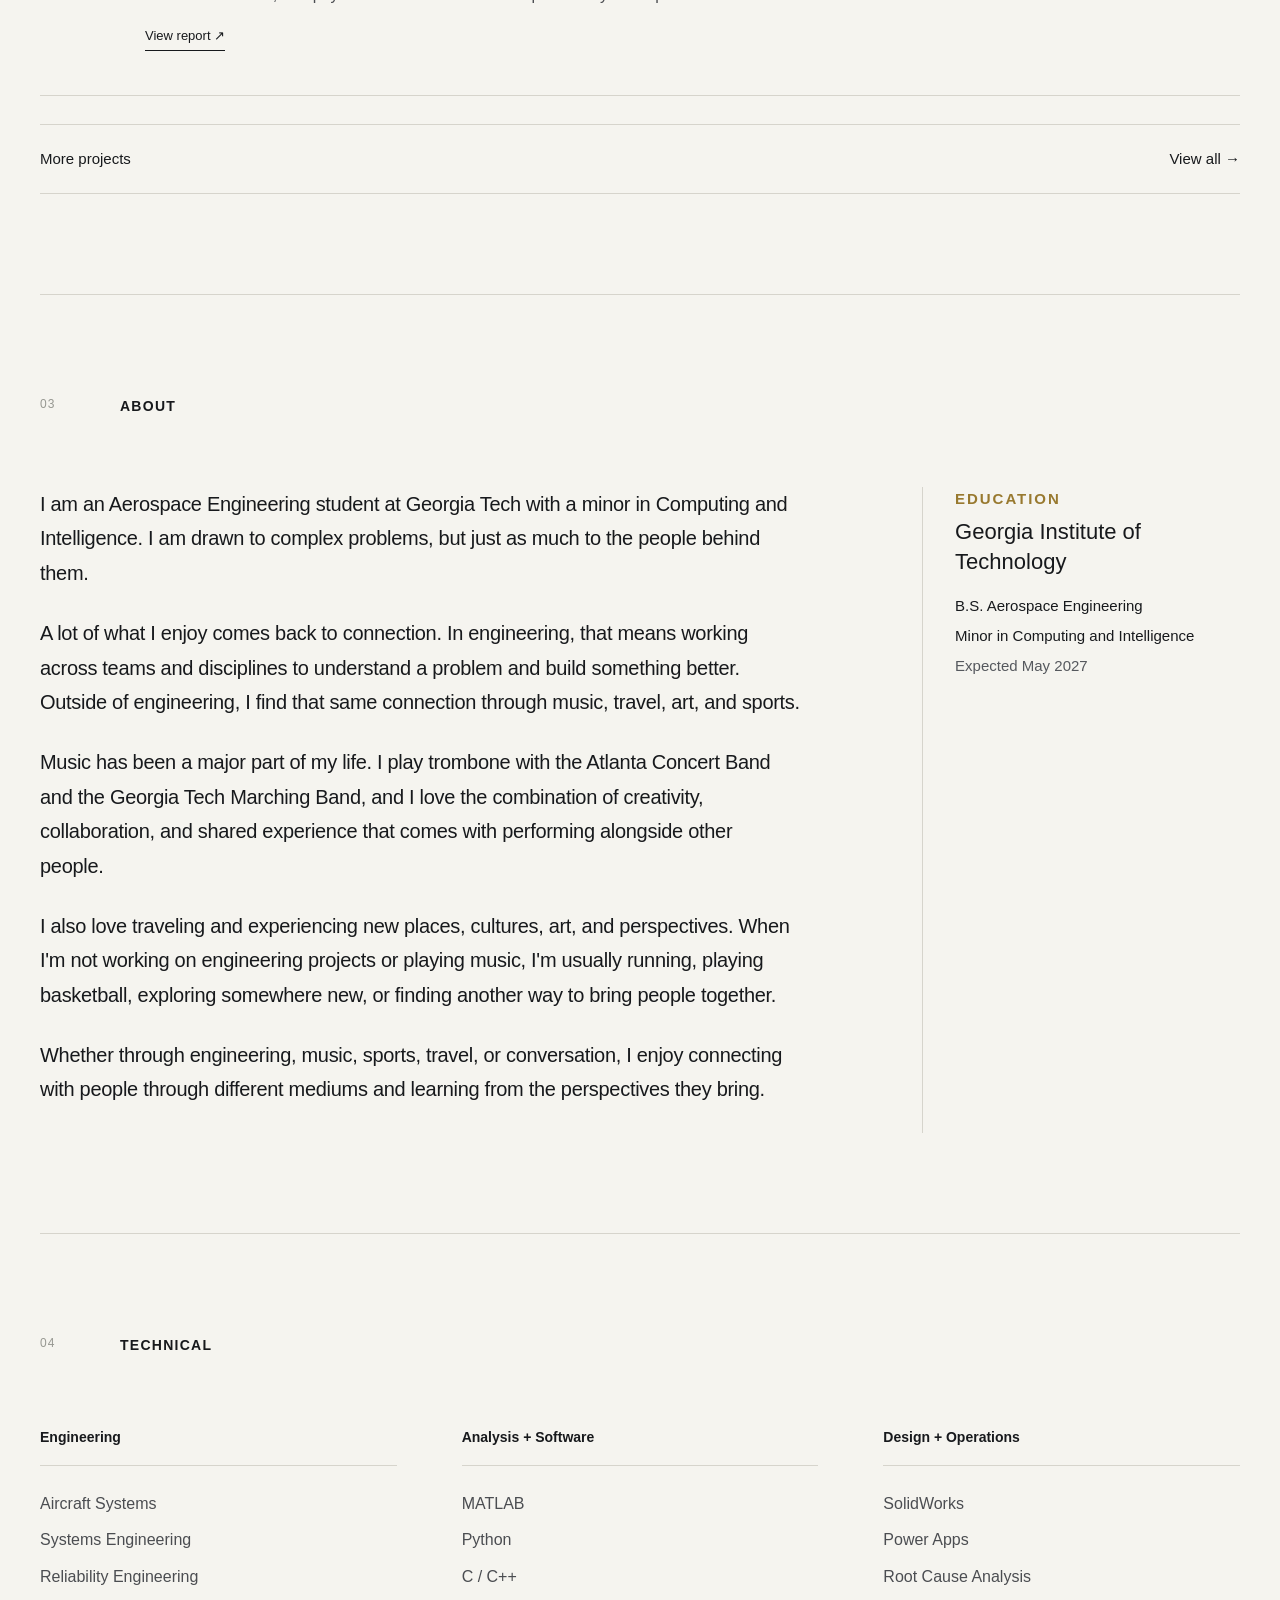
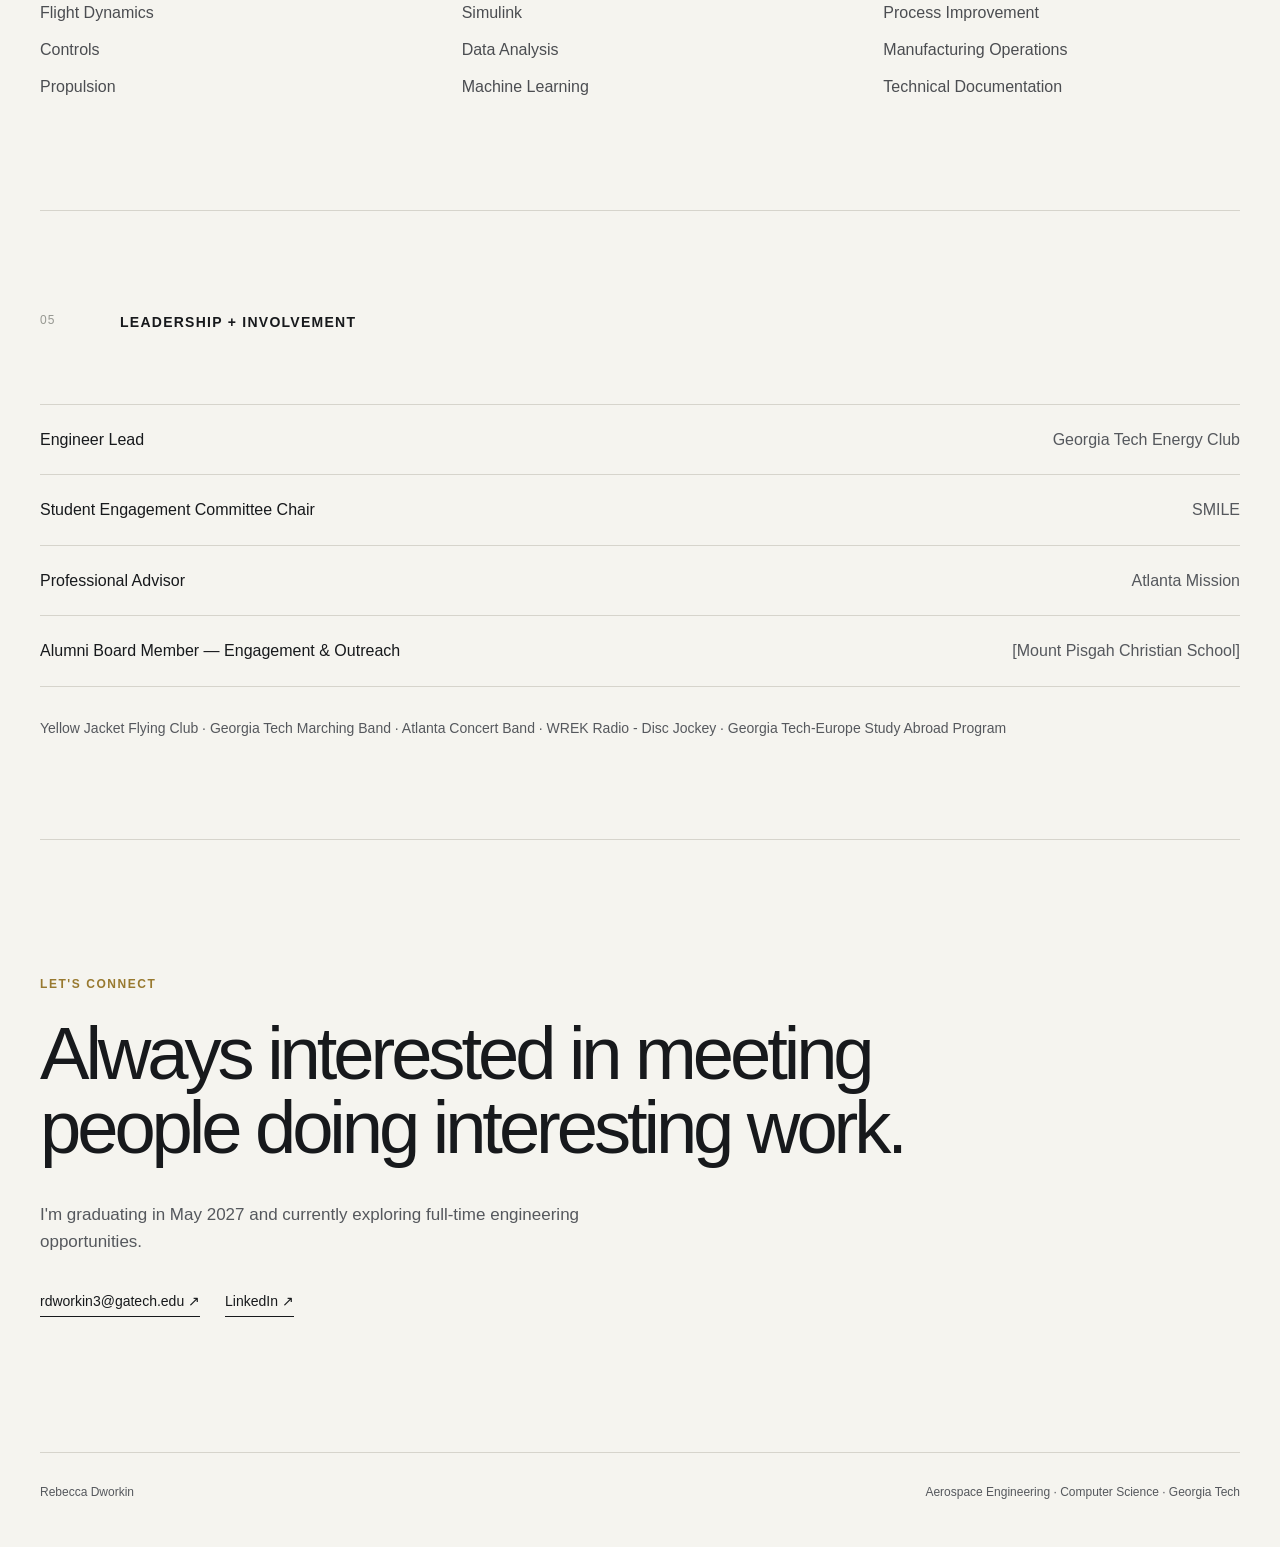
==== commit d108ebd6: "Fix HTML formatting and structure" ====
--- a/index.html
+++ b/index.html
@@ -388,10 +388,10 @@
                     </div>
 
                 </article>
-                <div class="more-projects">
+                <div class="view-all-projects">
                     <a href="projects.html">
-                        <span>More projects</span>
-                        <span>View all →</span>
+                        View all projects →
+                        <span class="arrow">→</span>
                     </a>
                 </div>
             </div>
--- a/style.css
+++ b/style.css
@@ -693,30 +693,62 @@
     font-style: italic;
 }
 .view-all-projects {
-    margin-top: 35px;
-
+    margin-top: 28px;
+
+    border-top: 1px solid var(--line);
+    border-bottom: 1px solid var(--line);
+}
+
+
+.view-all-projects a {
     display: flex;
-    justify-content: flex-end;
-}
-
-
+
+    align-items: center;
+    justify-content: space-between;
+
+    width: 100%;
+
+    padding: 22px 0;
+
+    color: var(--text);
+
+    font-size: 15px;
+
+    border-bottom: none;
+
+    transition:
+        padding-left 0.2s ease,
+        opacity 0.2s ease;
+}
+
+
+.view-all-projects a:hover {
+    padding-left: 8px;
+
+    opacity: 0.65;
+}
+
+
+.view-all-projects a::before {
+    content: "More projects";
+}
+
+
+.view-all-projects a::after {
+    content: "View all →";
+}
+
+
+/* Hide the original link text */
 .view-all-projects a {
-    padding-bottom: 4px;
-
-    border-bottom:
-        1px solid var(--text);
-
-    font-size: 14px;
-
-    transition:
-        opacity 0.2s ease;
-}
-
-
-.view-all-projects a:hover {
-    opacity: 0.5;
-}
-
+    font-size: 0;
+}
+
+
+.view-all-projects a::before,
+.view-all-projects a::after {
+    font-size: 15px;
+}
 
 
 /* =========================================
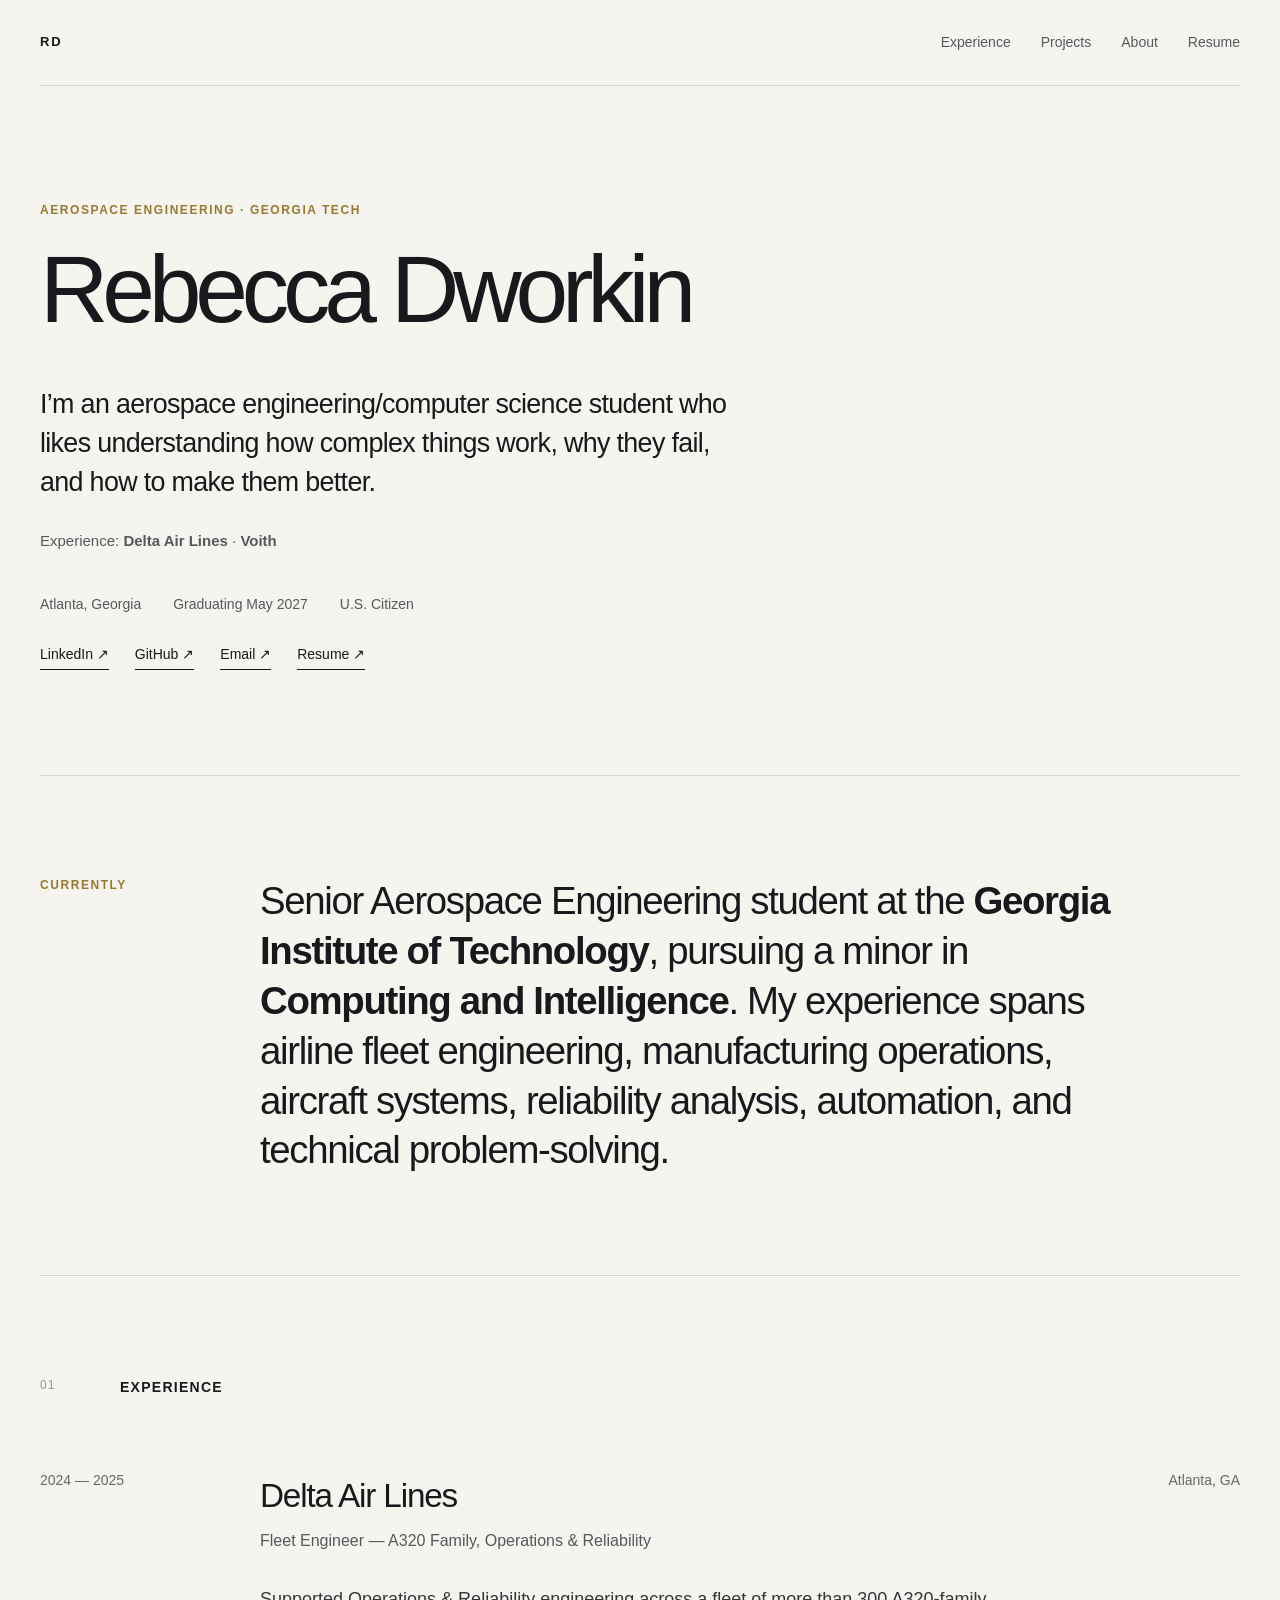
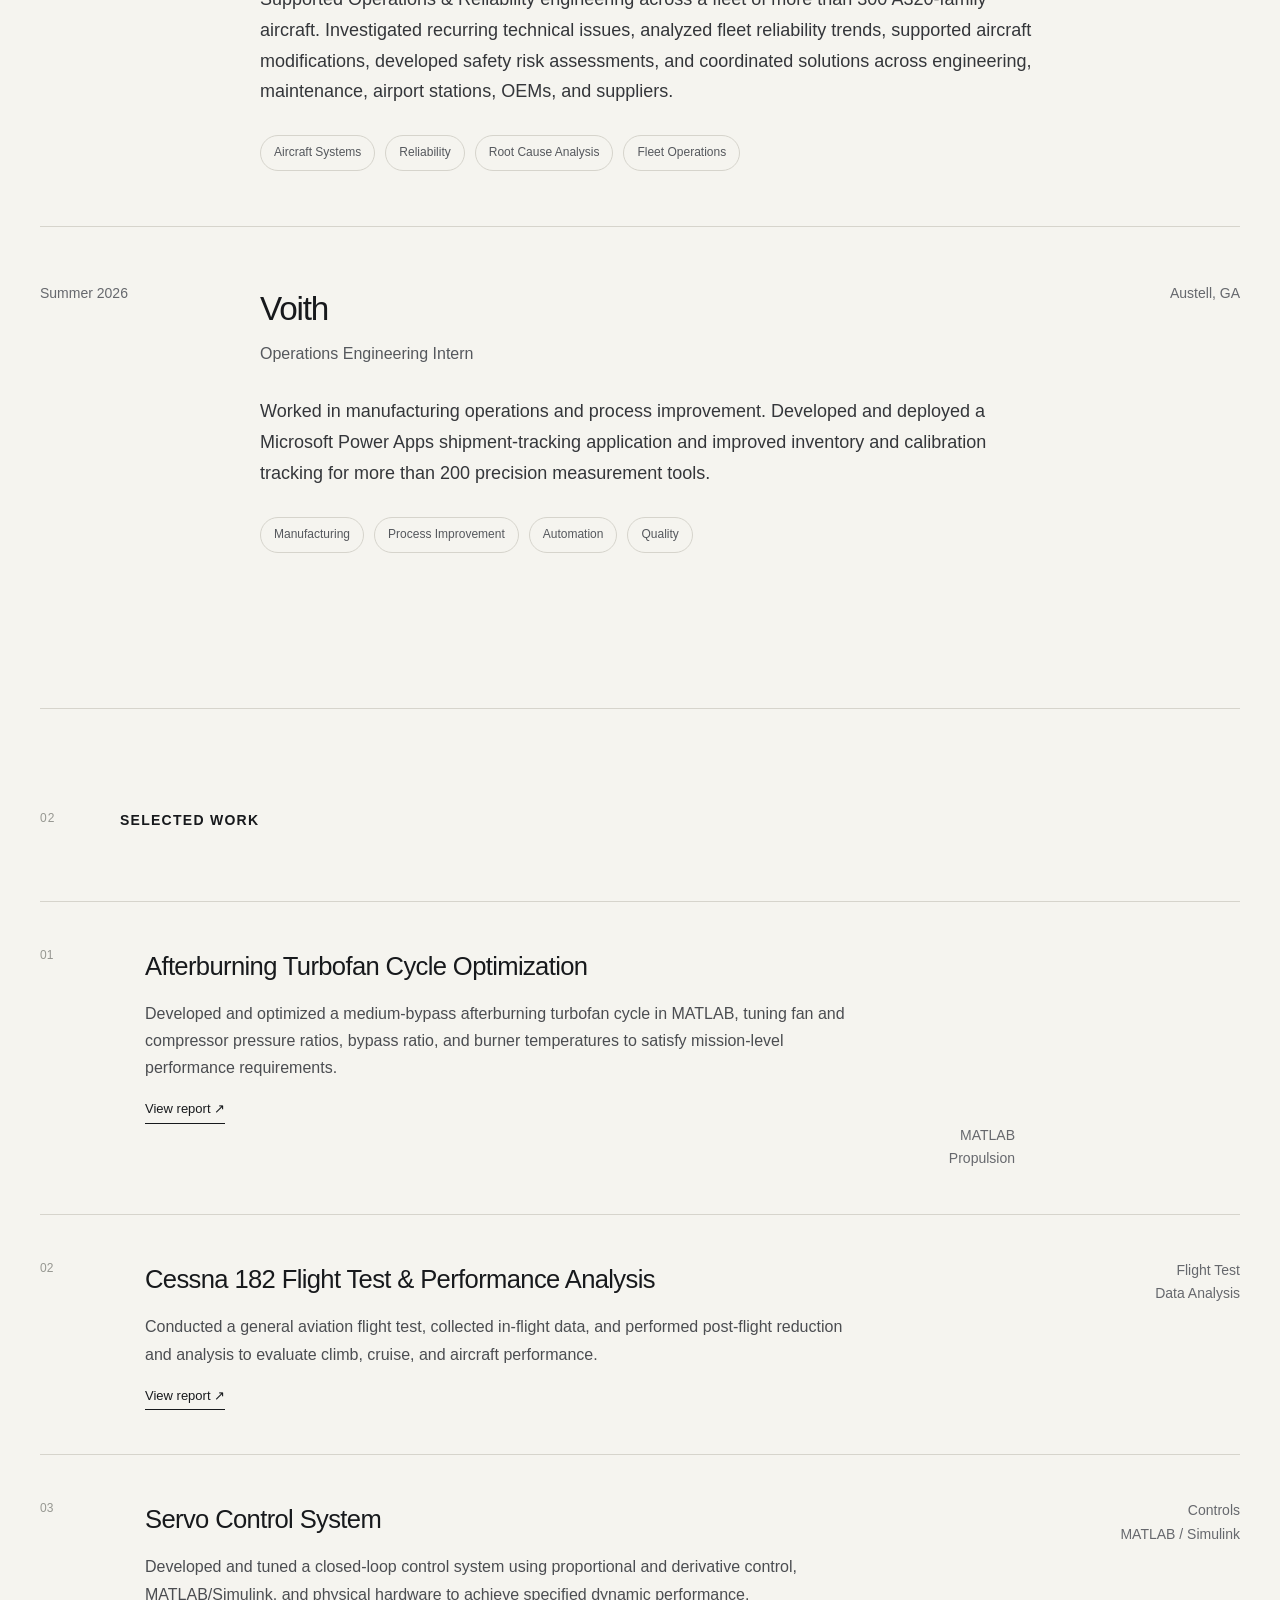
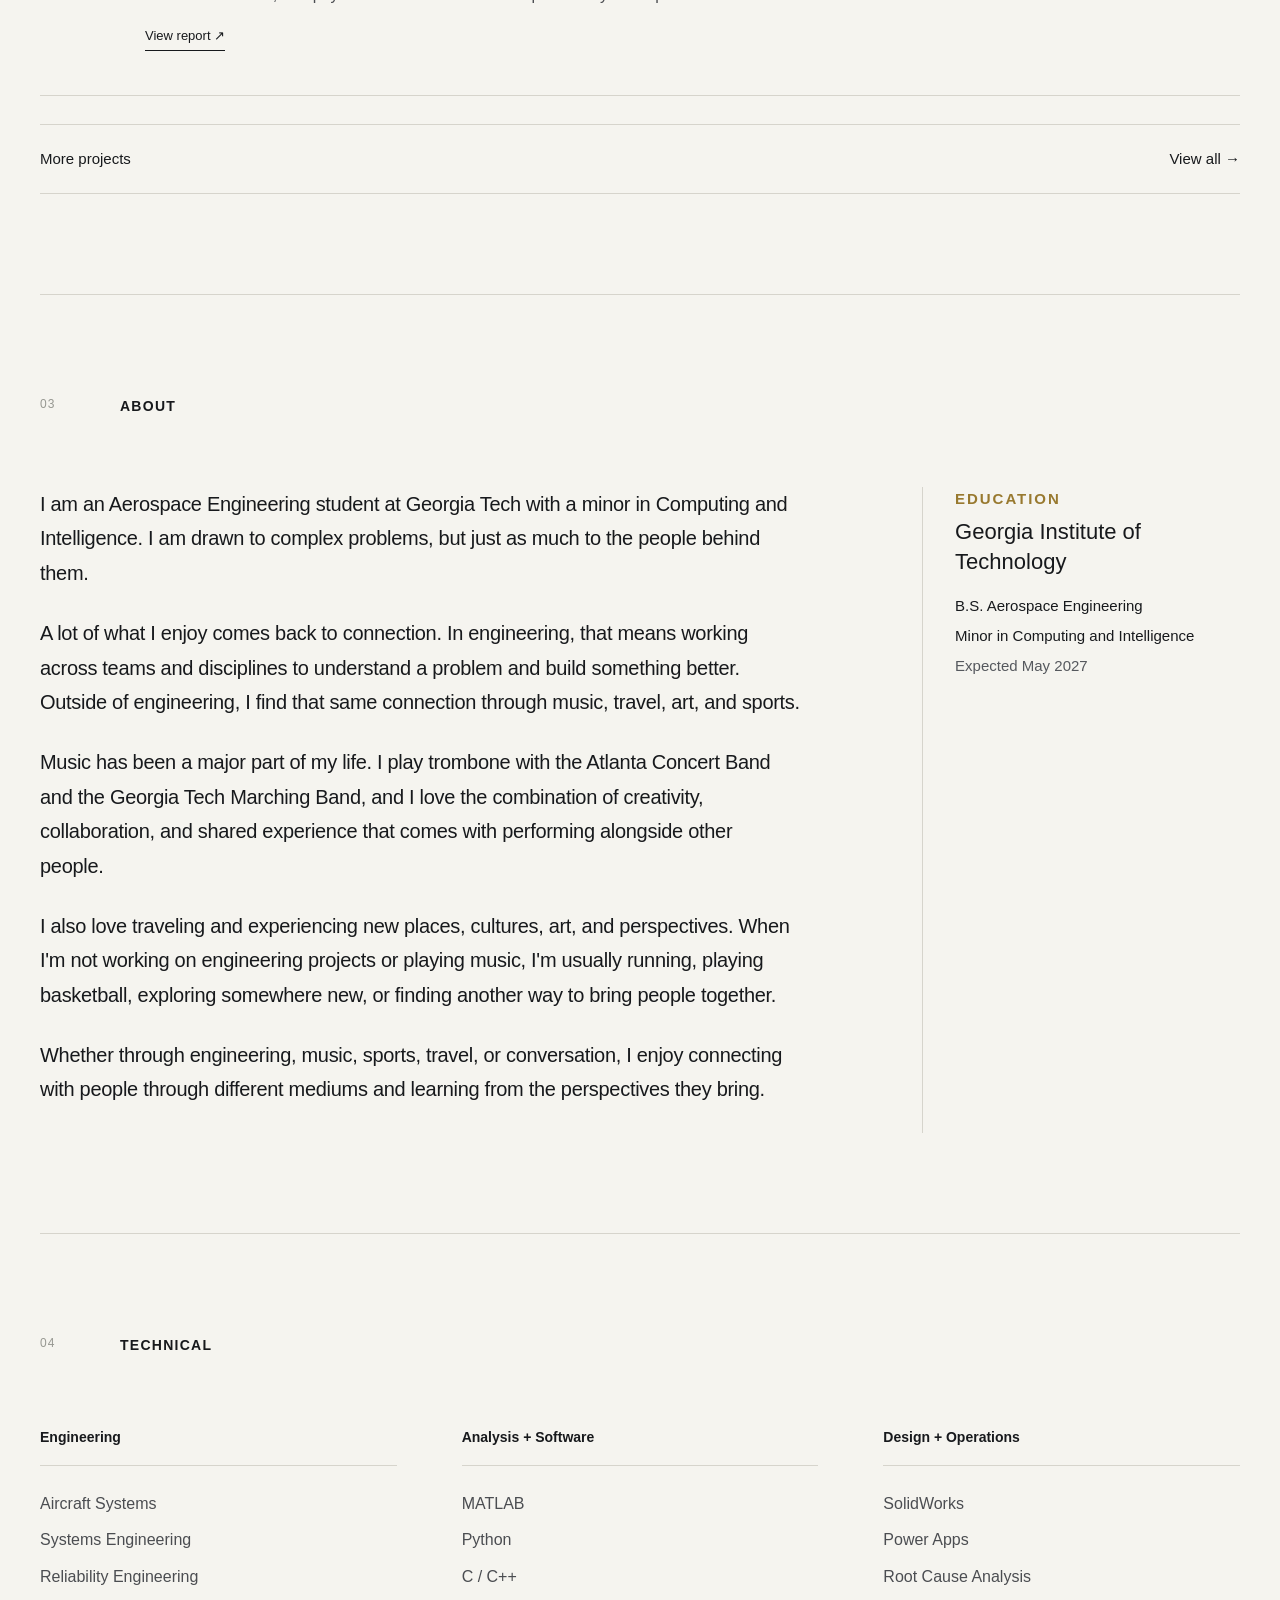
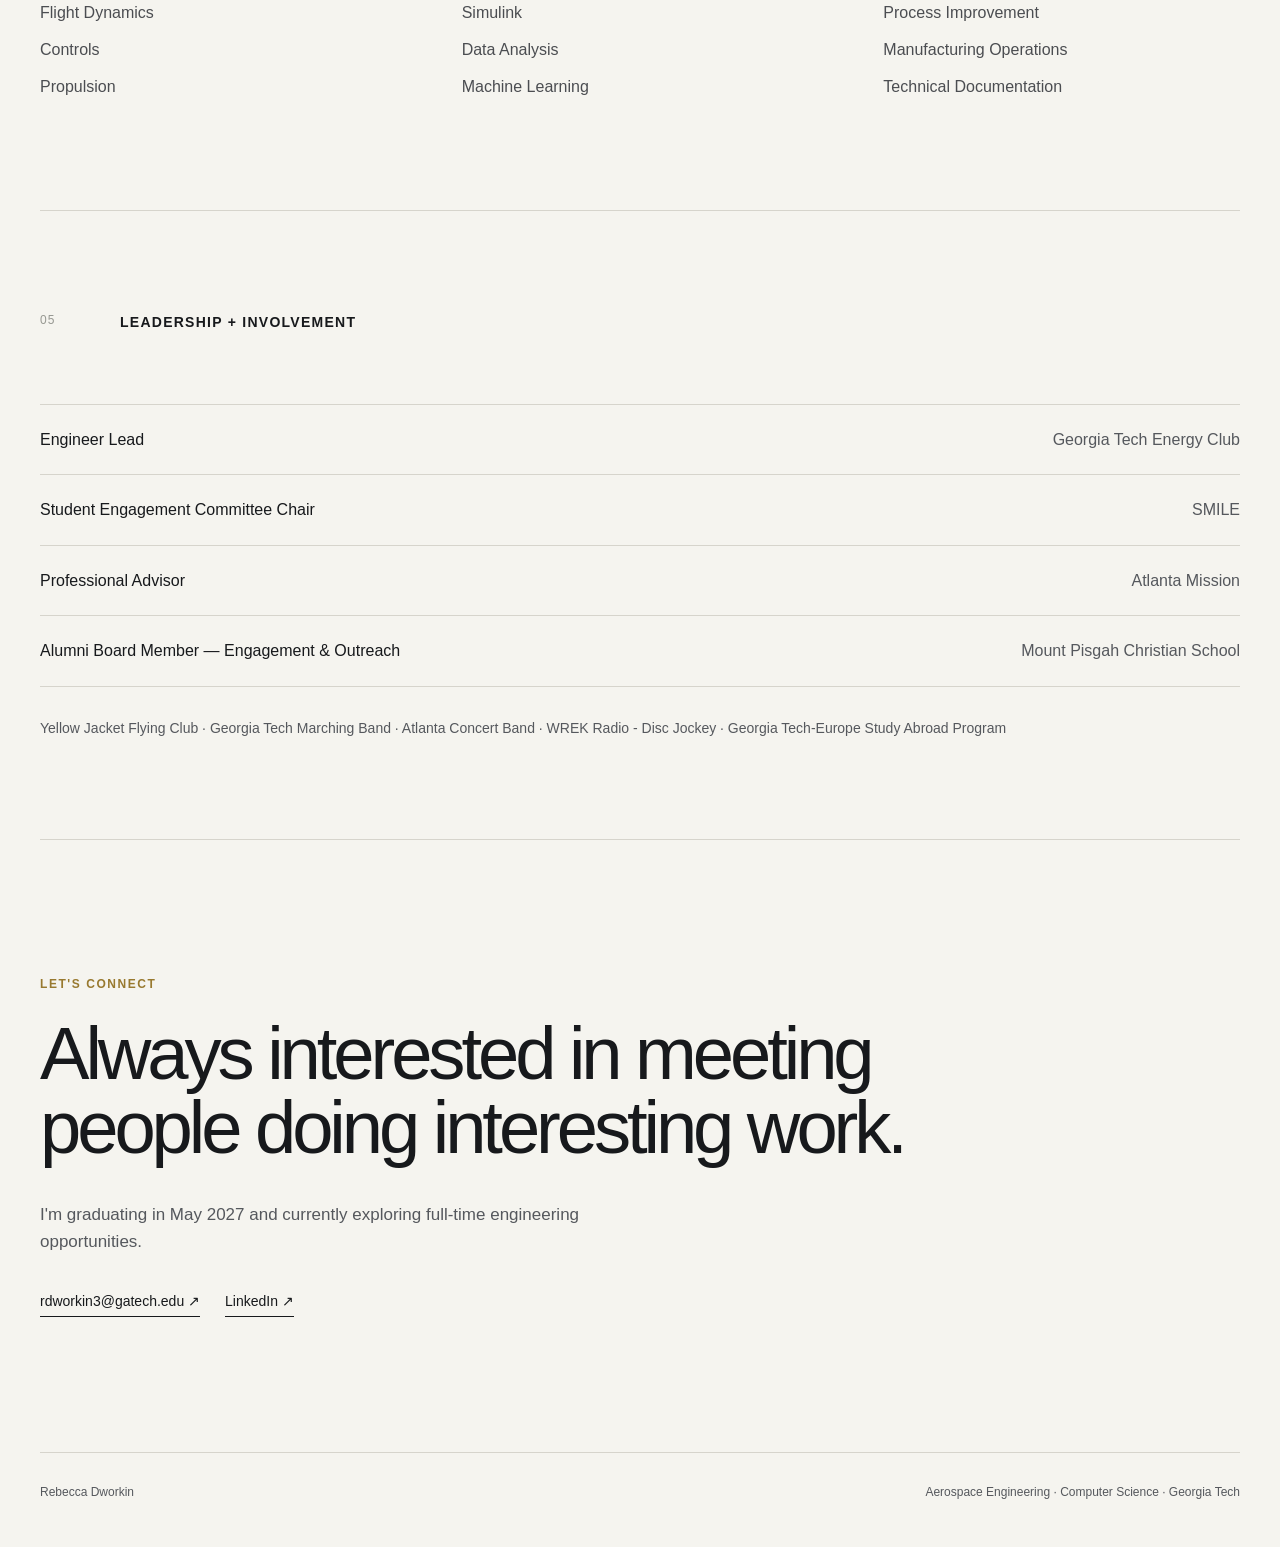
==== commit bfb50f5d: "Update index.html" ====
--- a/index.html
+++ b/index.html
@@ -32,7 +32,7 @@
 
         <div class="nav-links">
             <a href="#experience">Experience</a>
-            <a href="#projects">Projects</a>
+            <a href="projects.html">Projects</a>
             <a href="#about">About</a>
             <a href="Dworkin_Rebecca_2026.pdf" target="_blank">Resume</a>
         </div>
@@ -603,7 +603,7 @@
                 </div>
                 <div class="leadership-row">
                     <span>Alumni Board Member — Engagement & Outreach</span>
-                    <span>[Mount Pisgah Christian School]</span>
+                    <span>Mount Pisgah Christian School</span>
                 </div>
 
             </div>
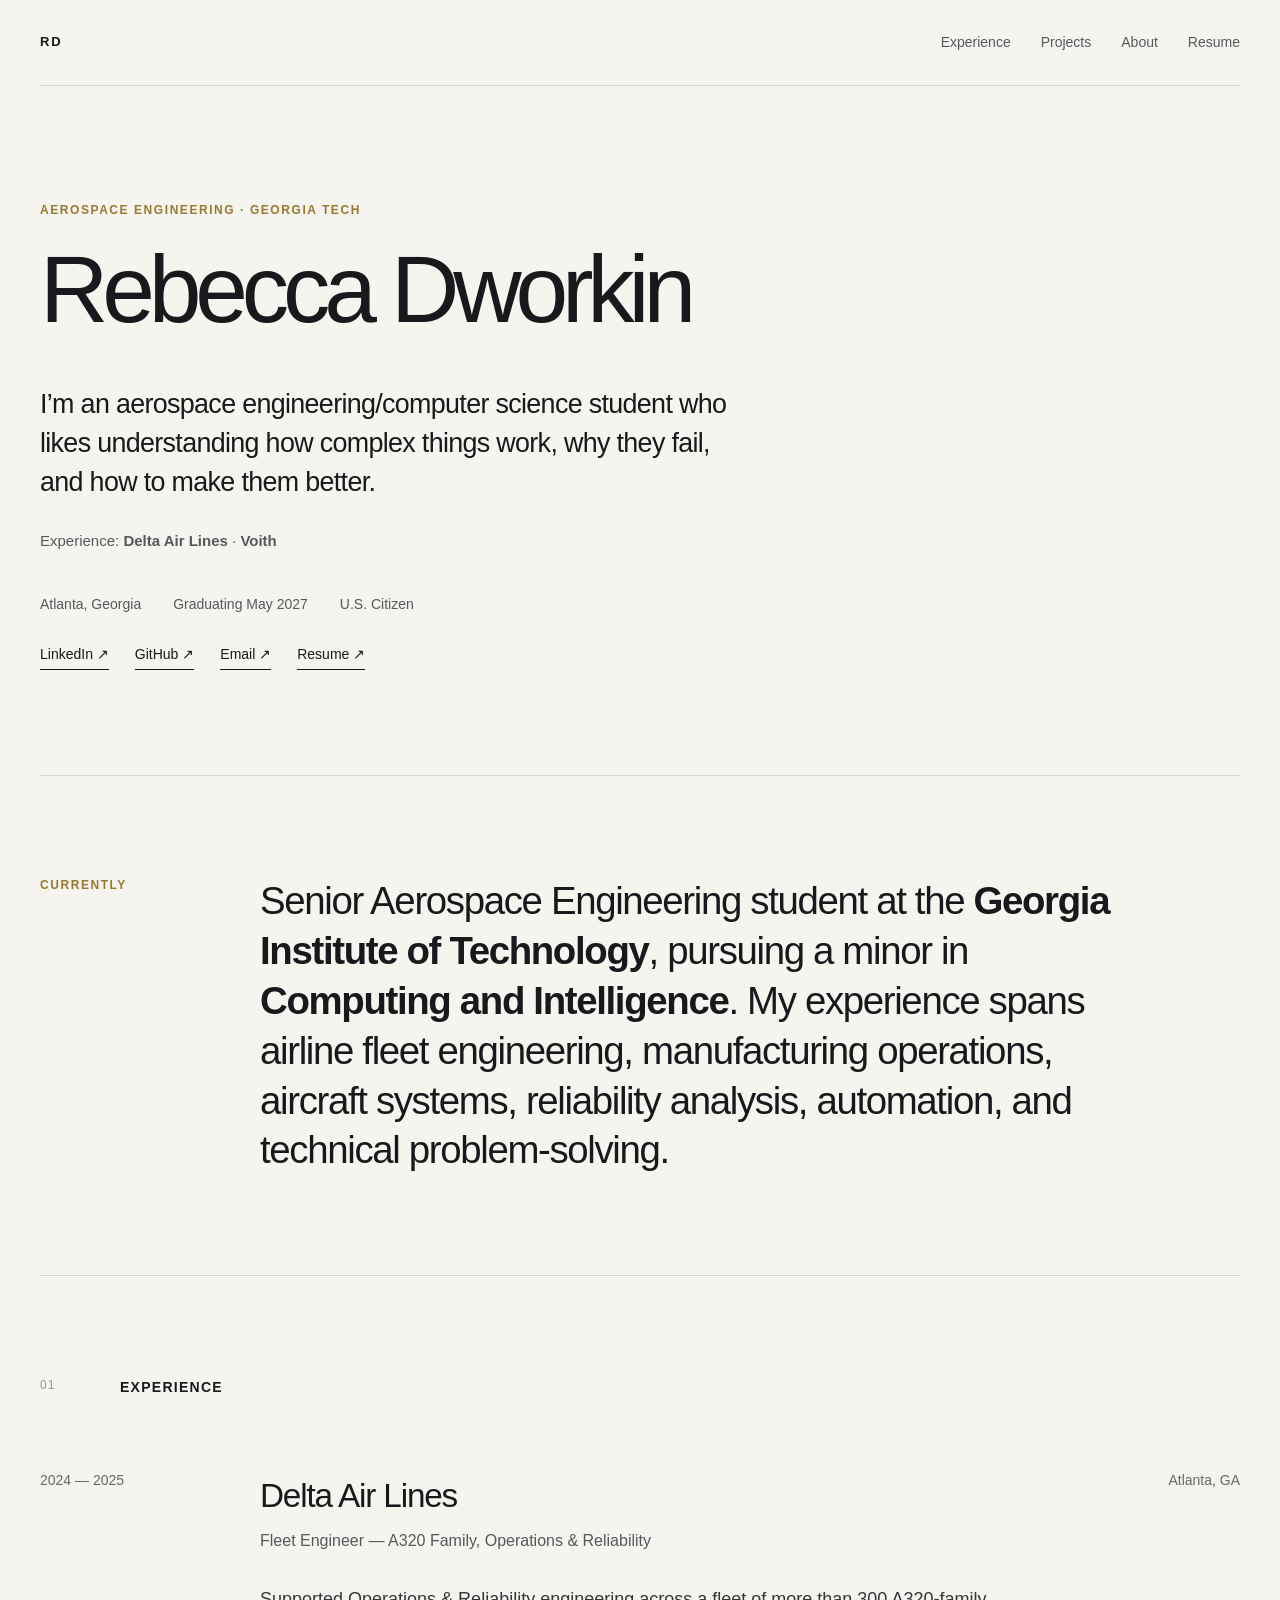
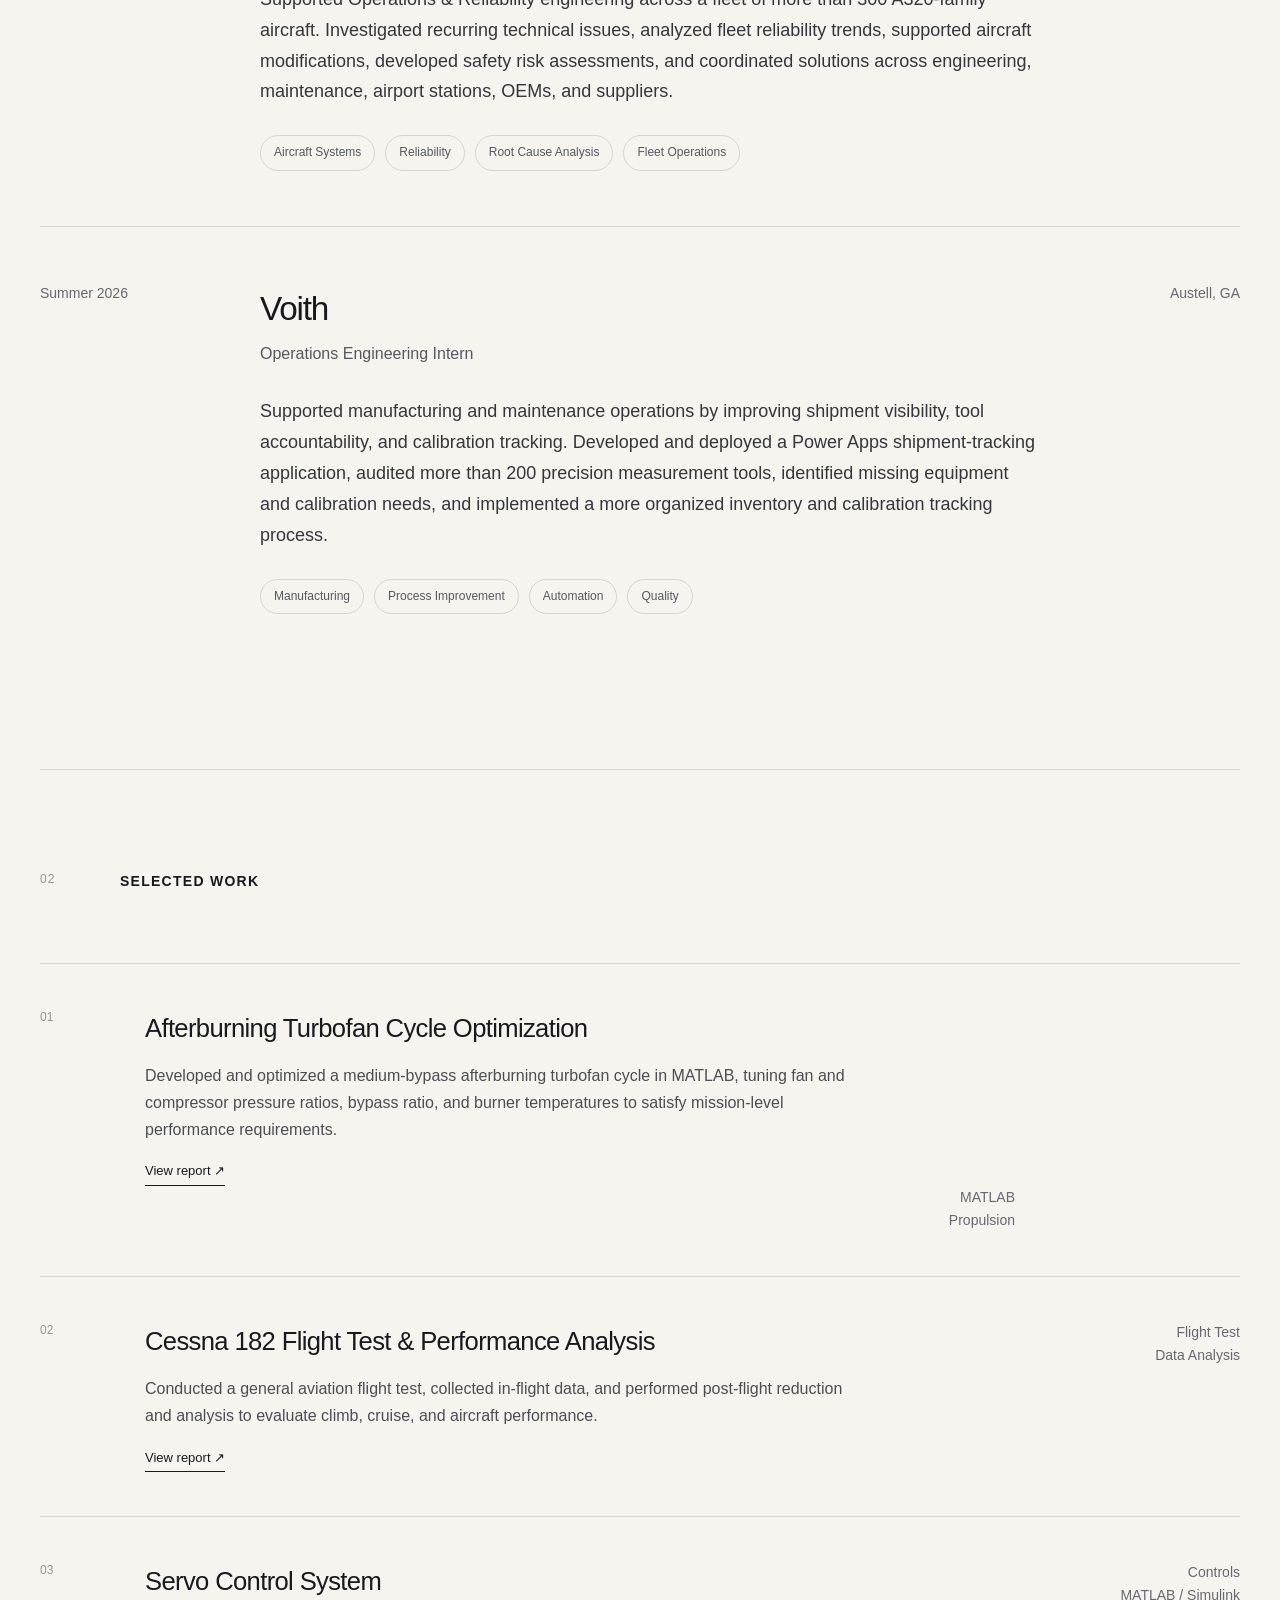
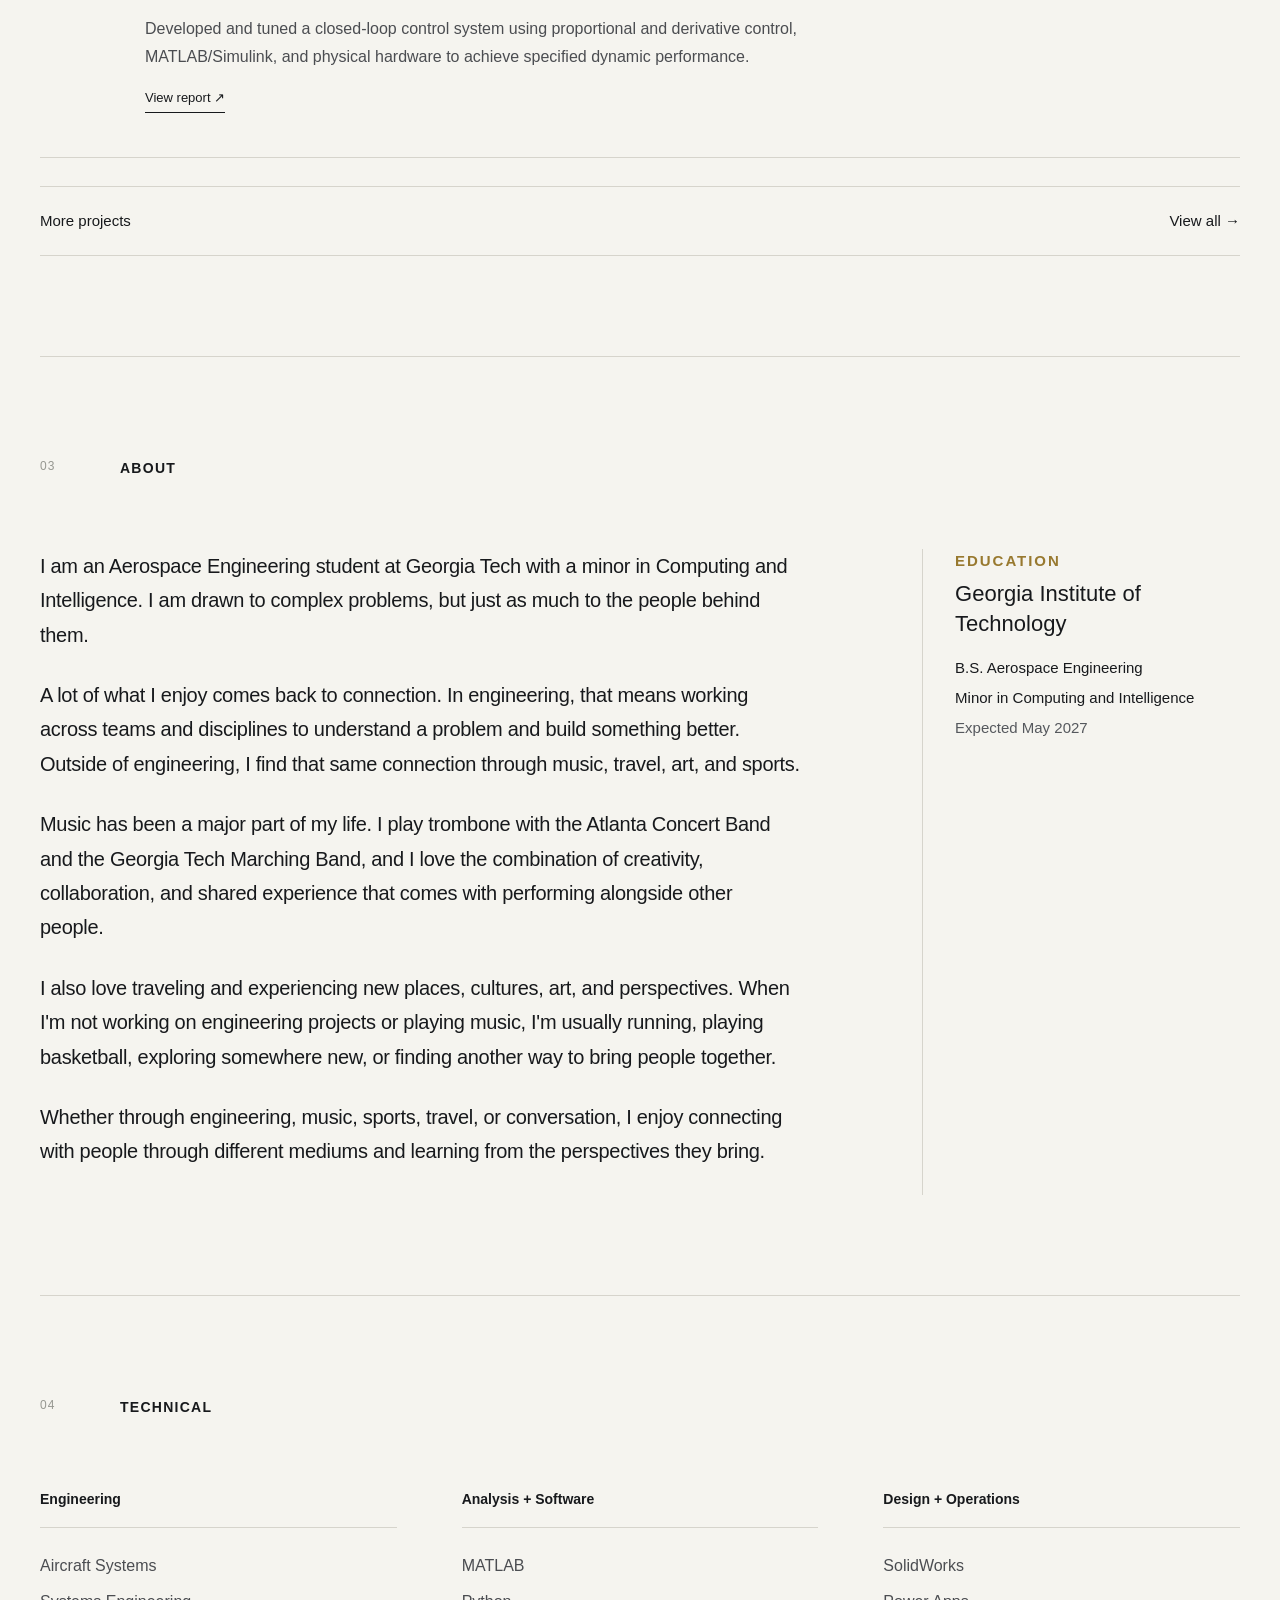
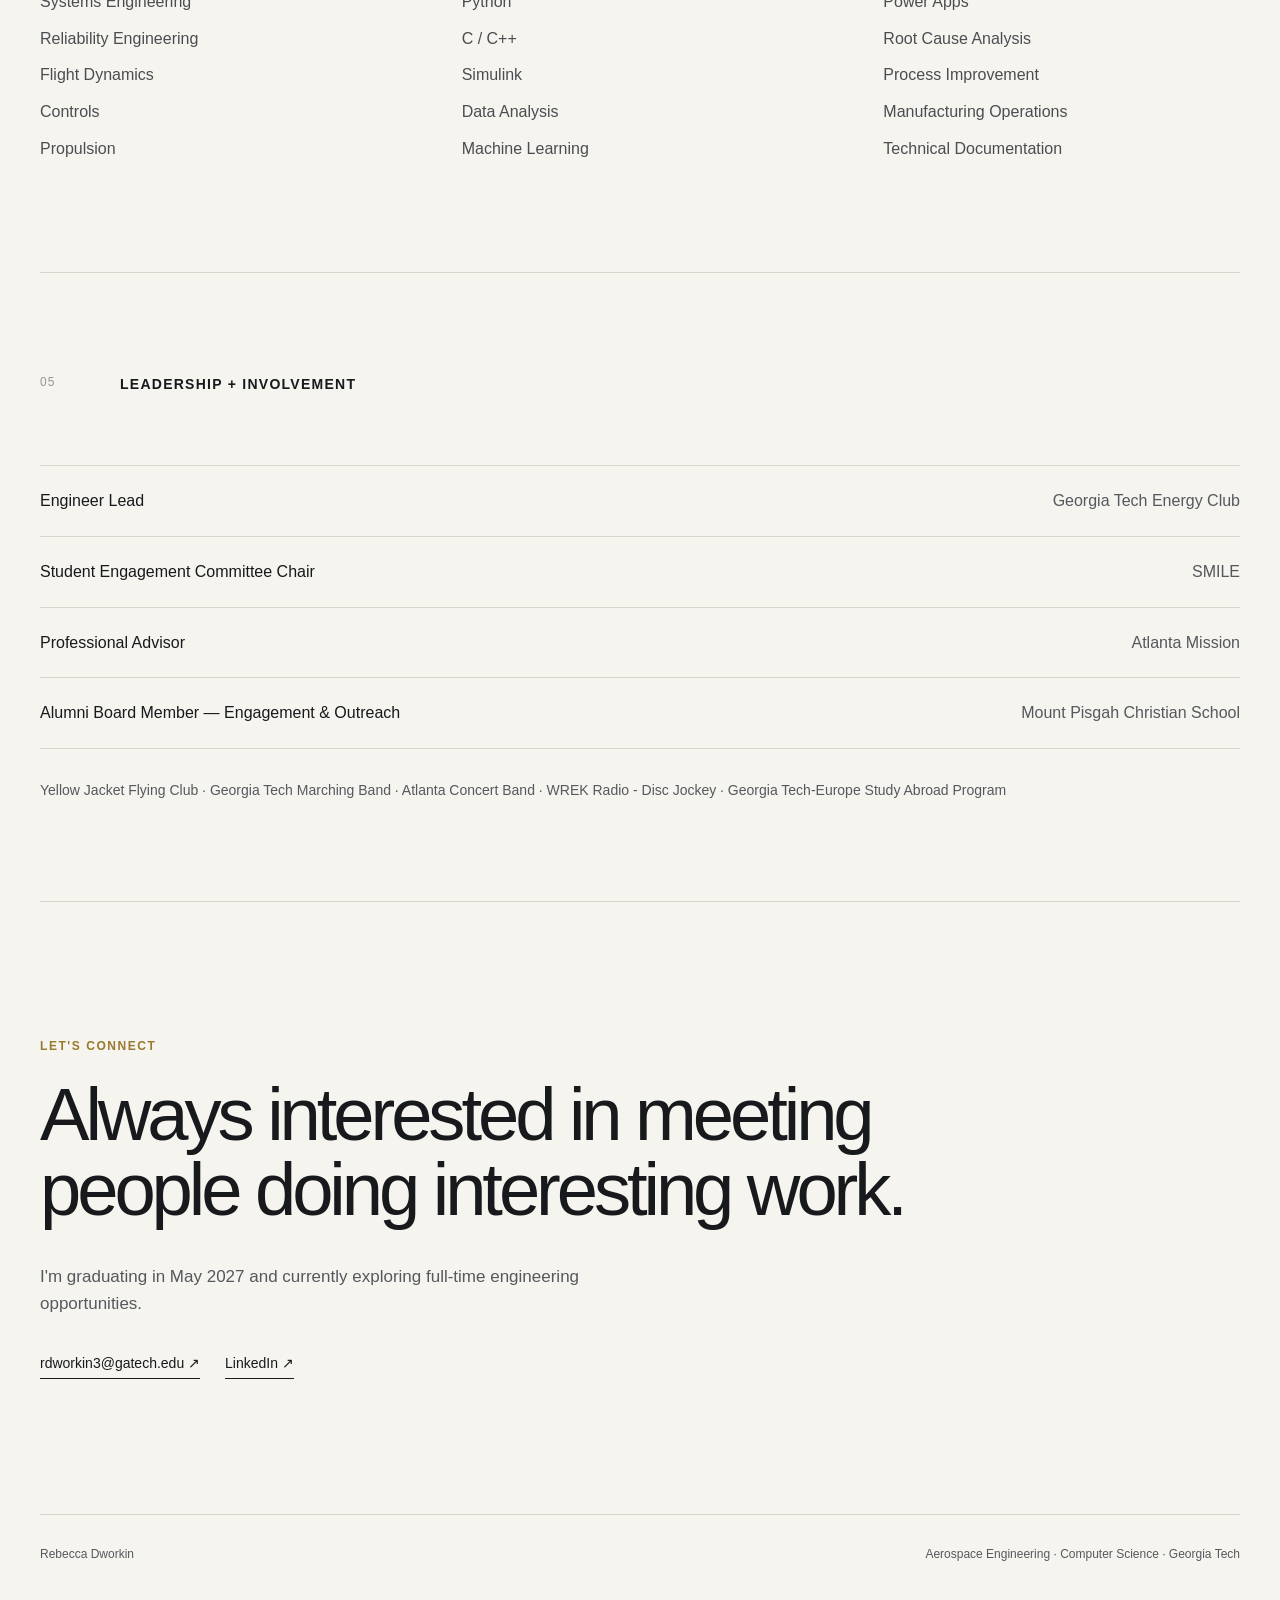
==== commit b6bf490d: "Revise index.html for personal website update Updated the HTML structure and content for Rebecca Dwo" ====
--- a/index.html
+++ b/index.html
@@ -231,11 +231,12 @@
                     </div>
 
                     <p class="entry-description">
-                        Worked in manufacturing operations and process
-                        improvement. Developed and deployed a Microsoft
-                        Power Apps shipment-tracking application and
-                        improved inventory and calibration tracking for
-                        more than 200 precision measurement tools.
+                        Supported manufacturing and maintenance operations by improving
+                        shipment visibility, tool accountability, and calibration tracking.
+                        Developed and deployed a Power Apps shipment-tracking application,
+                        audited more than 200 precision measurement tools, identified
+                        missing equipment and calibration needs, and implemented a more
+                        organized inventory and calibration tracking process.
                     </p>
 
                     <div class="tags">
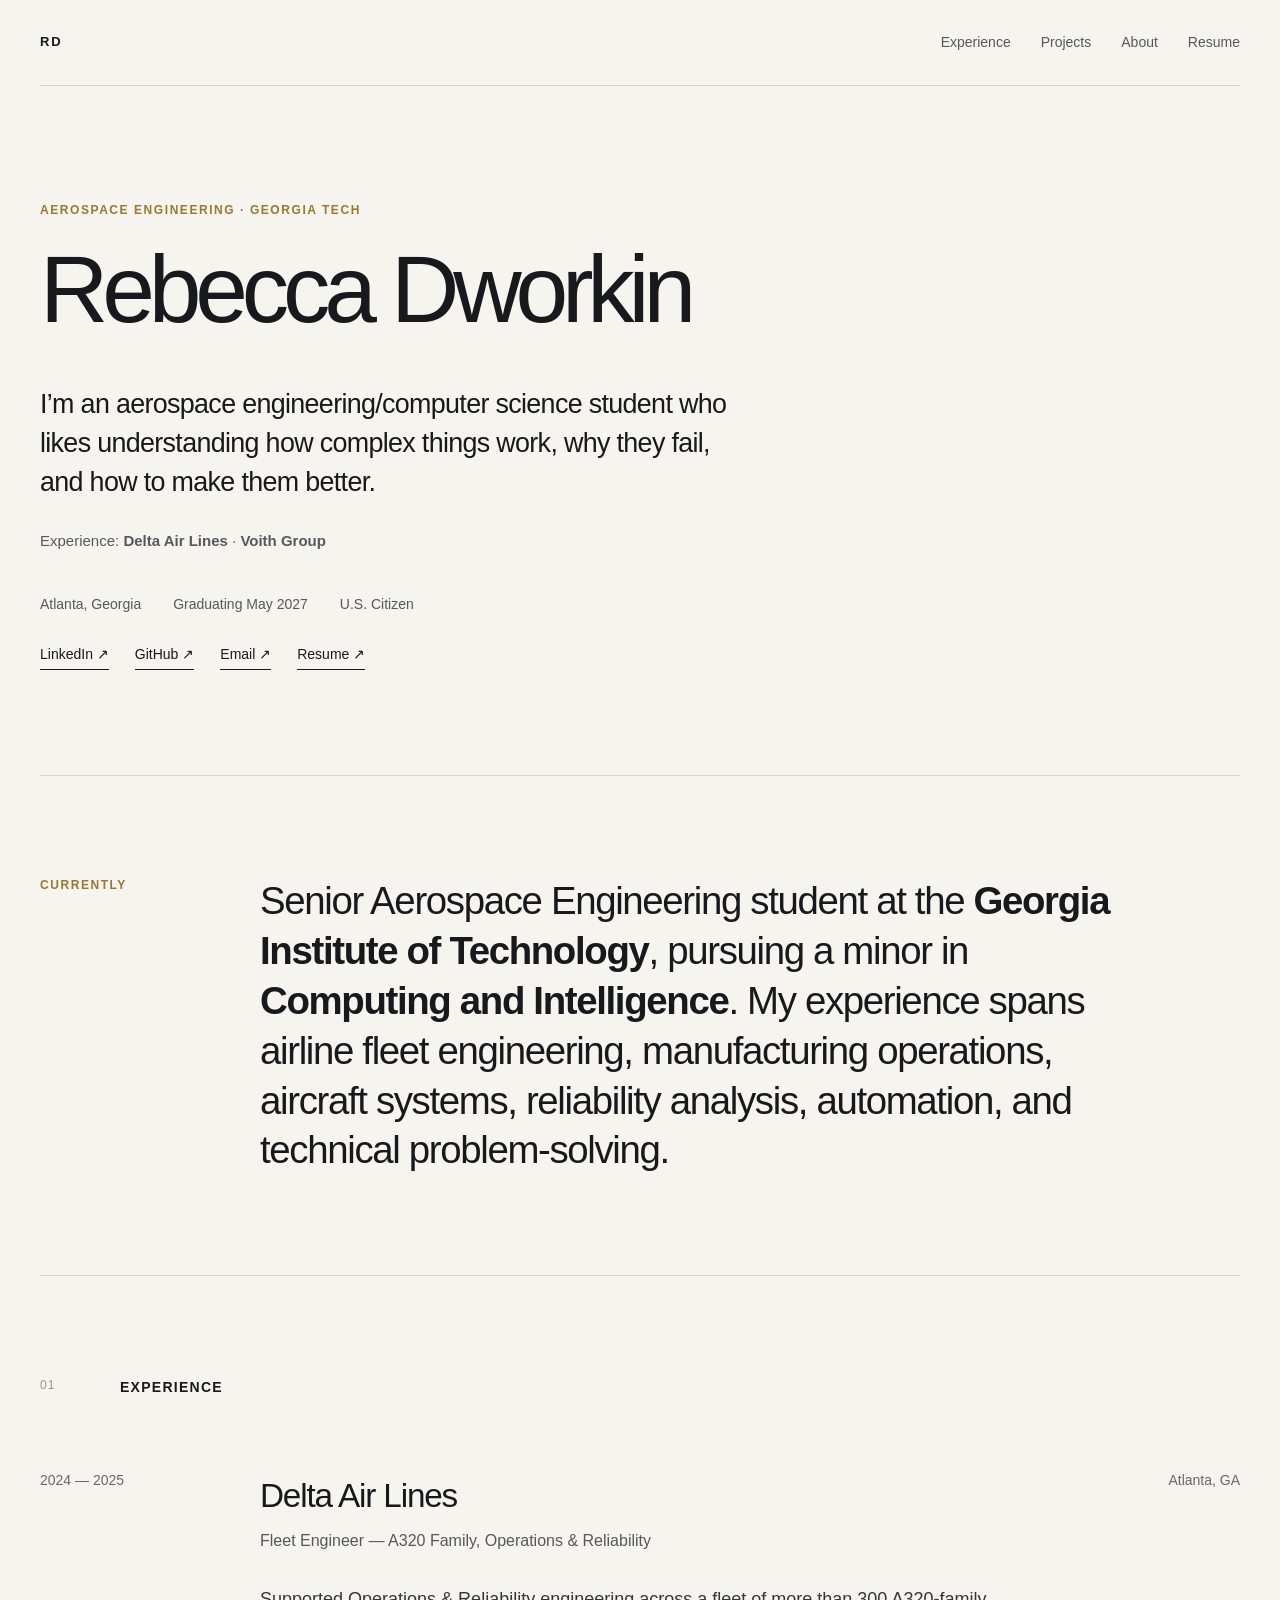
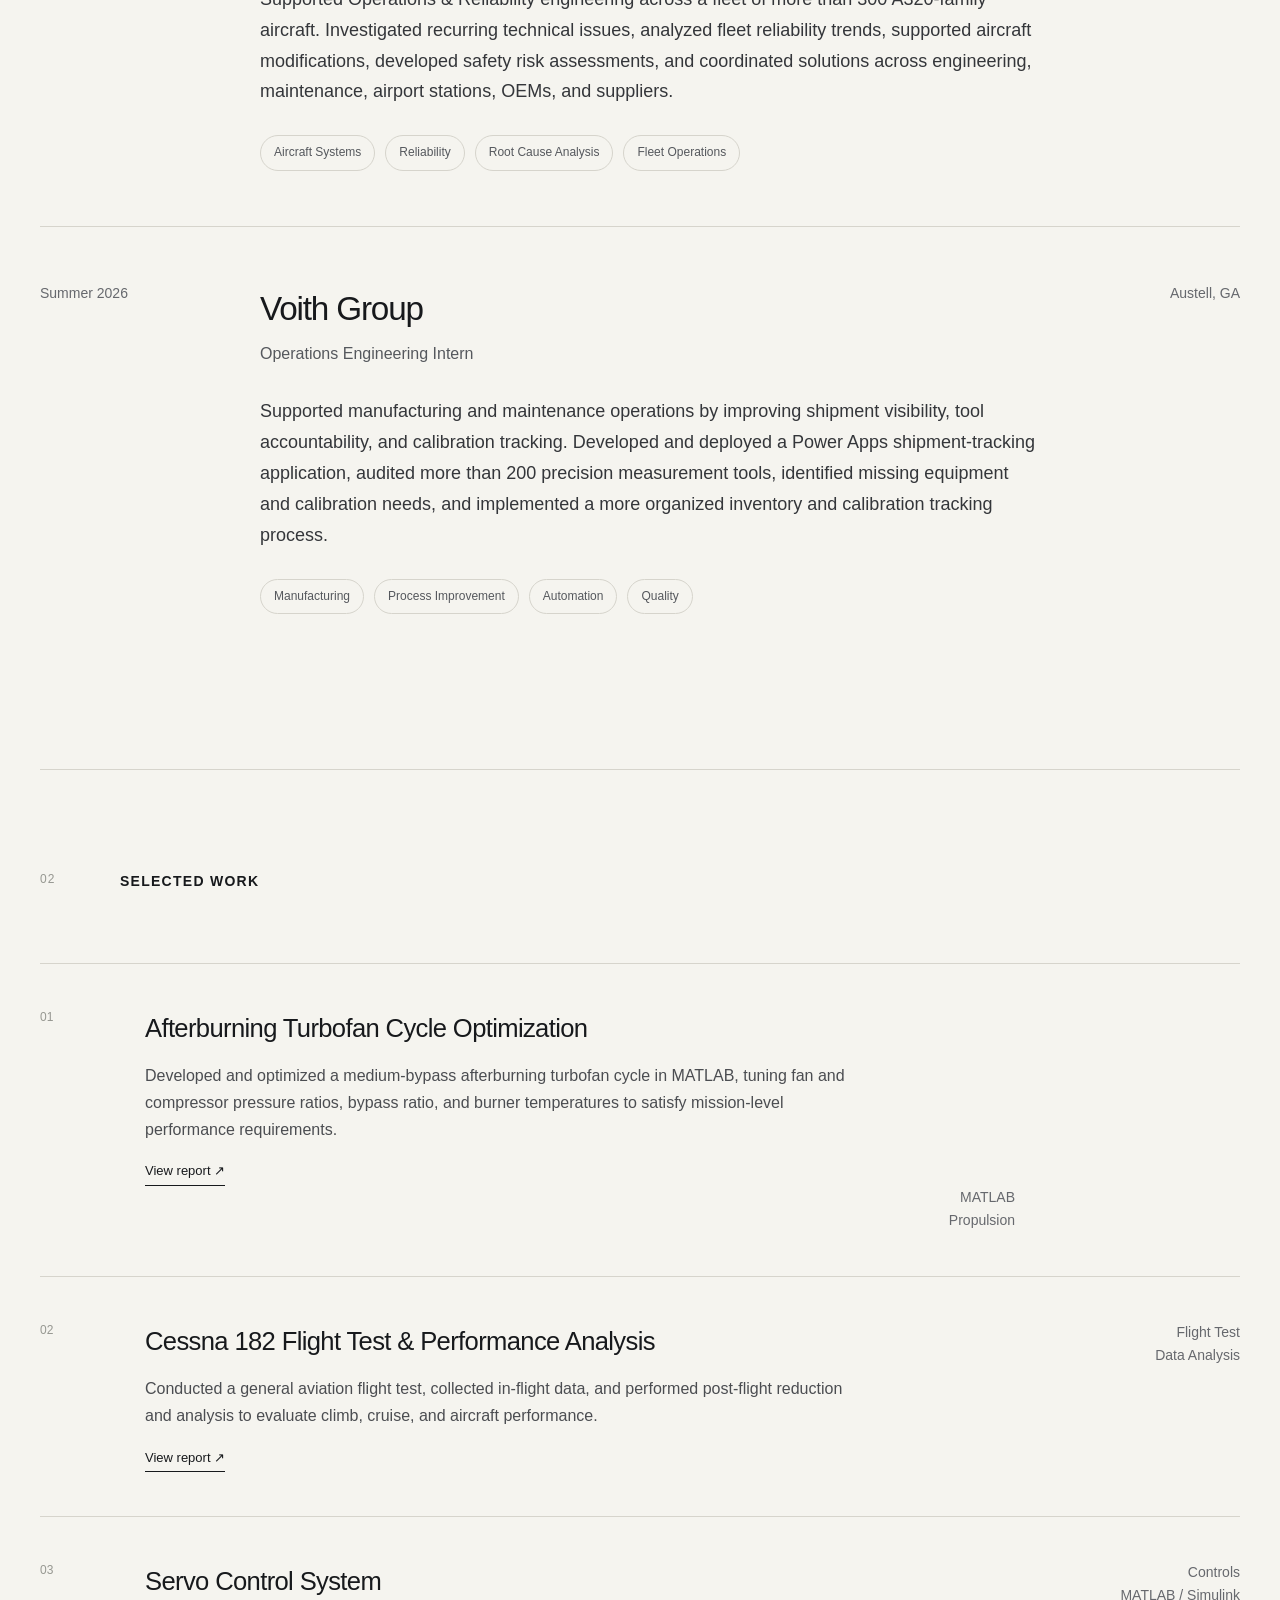
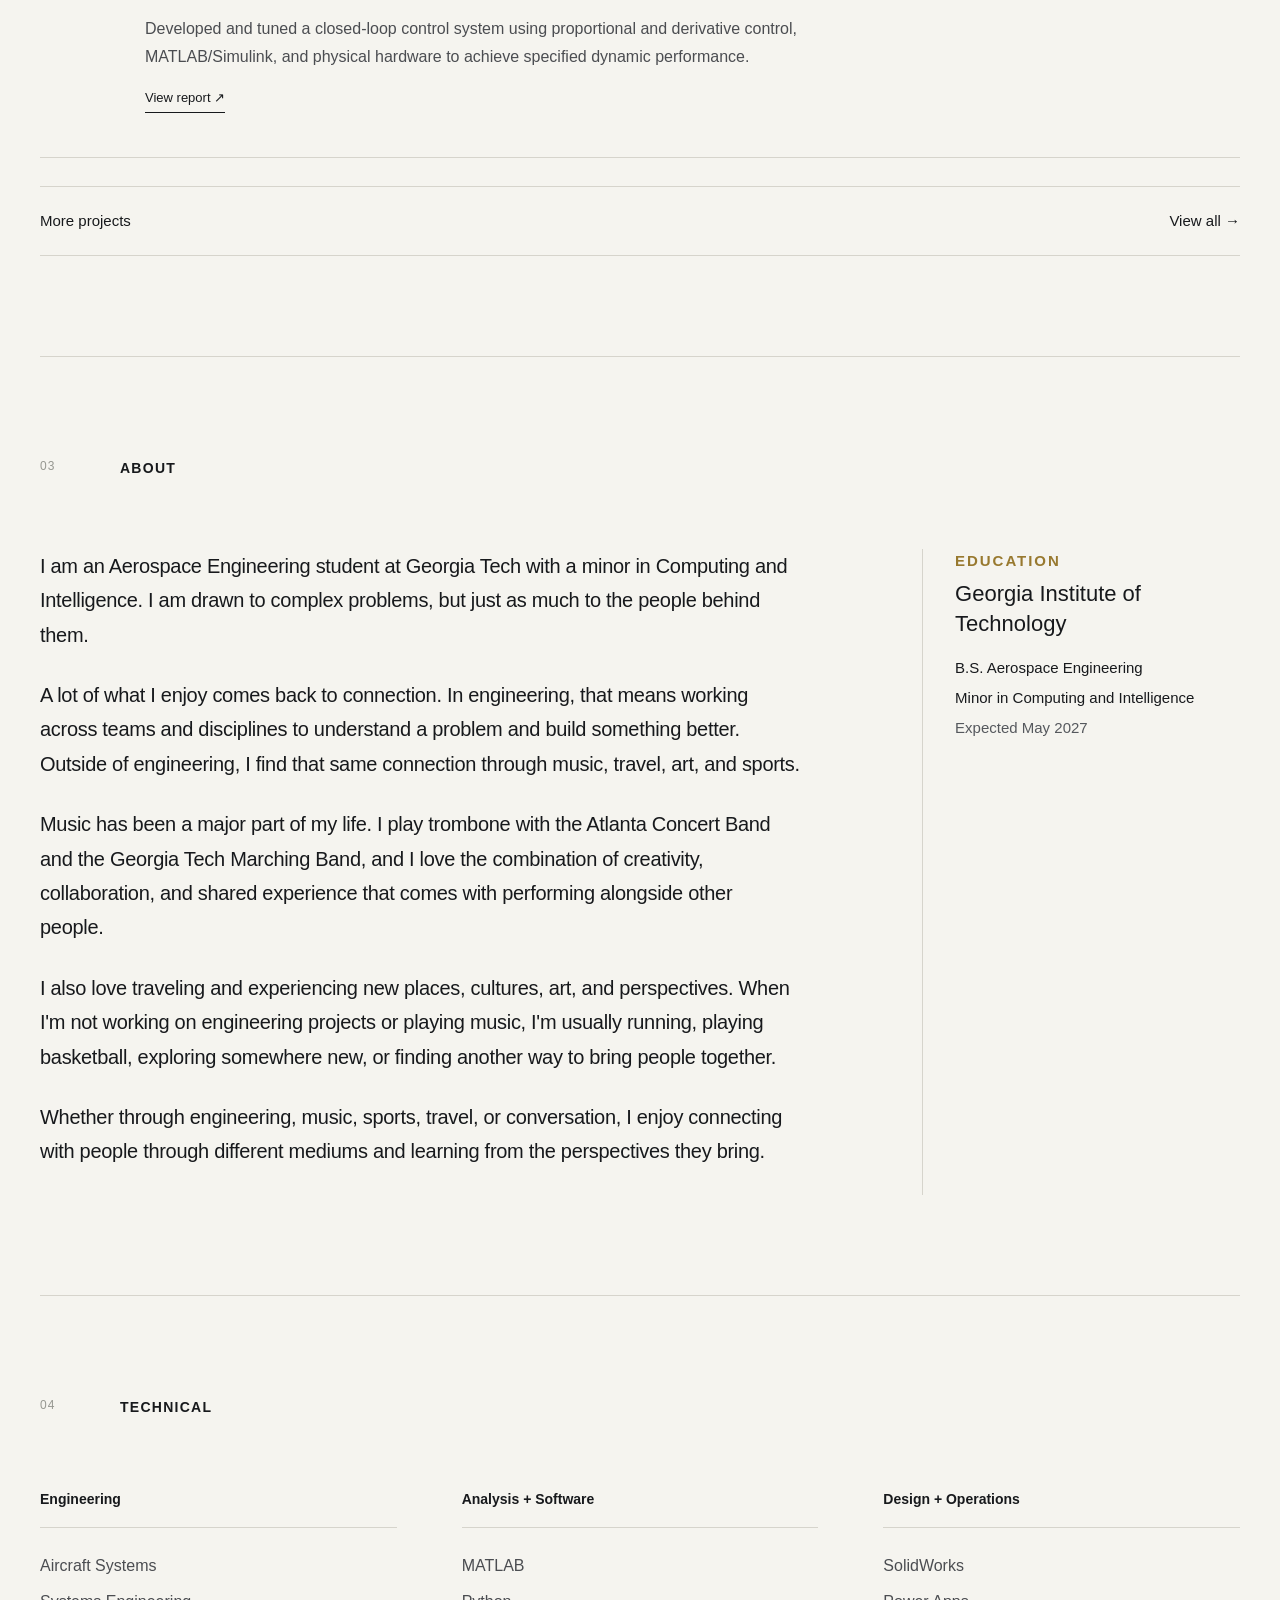
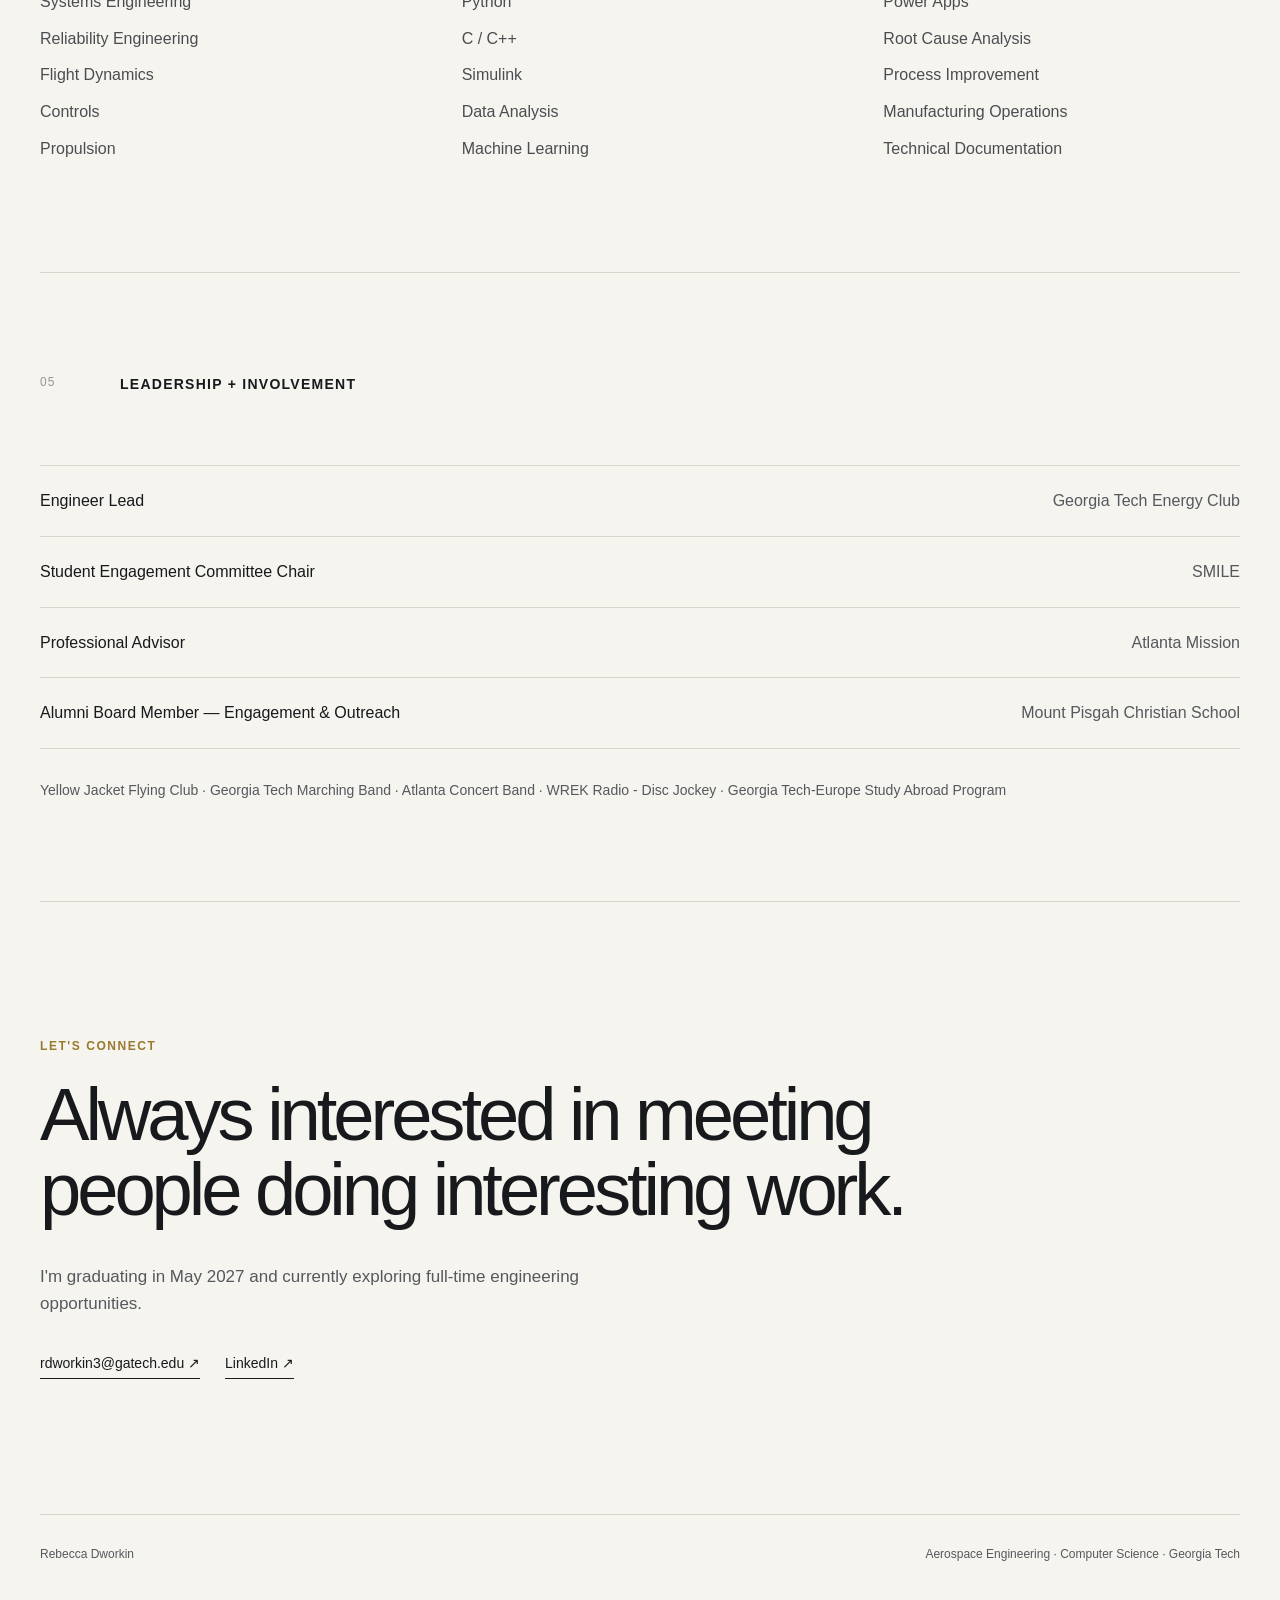
==== commit 8764182d: "Refactor index.html for updated content and structure" ====
--- a/index.html
+++ b/index.html
@@ -61,7 +61,7 @@
             Experience:
             <strong>Delta Air Lines</strong>
             ·
-            <strong>Voith</strong>
+            <strong>Voith Group</strong>
         </p>
 
         <div class="hero-meta">
@@ -215,7 +215,7 @@
                         <div>
 
                             <h3>
-                                Voith
+                                Voith Group
                             </h3>
 
                             <p class="role">
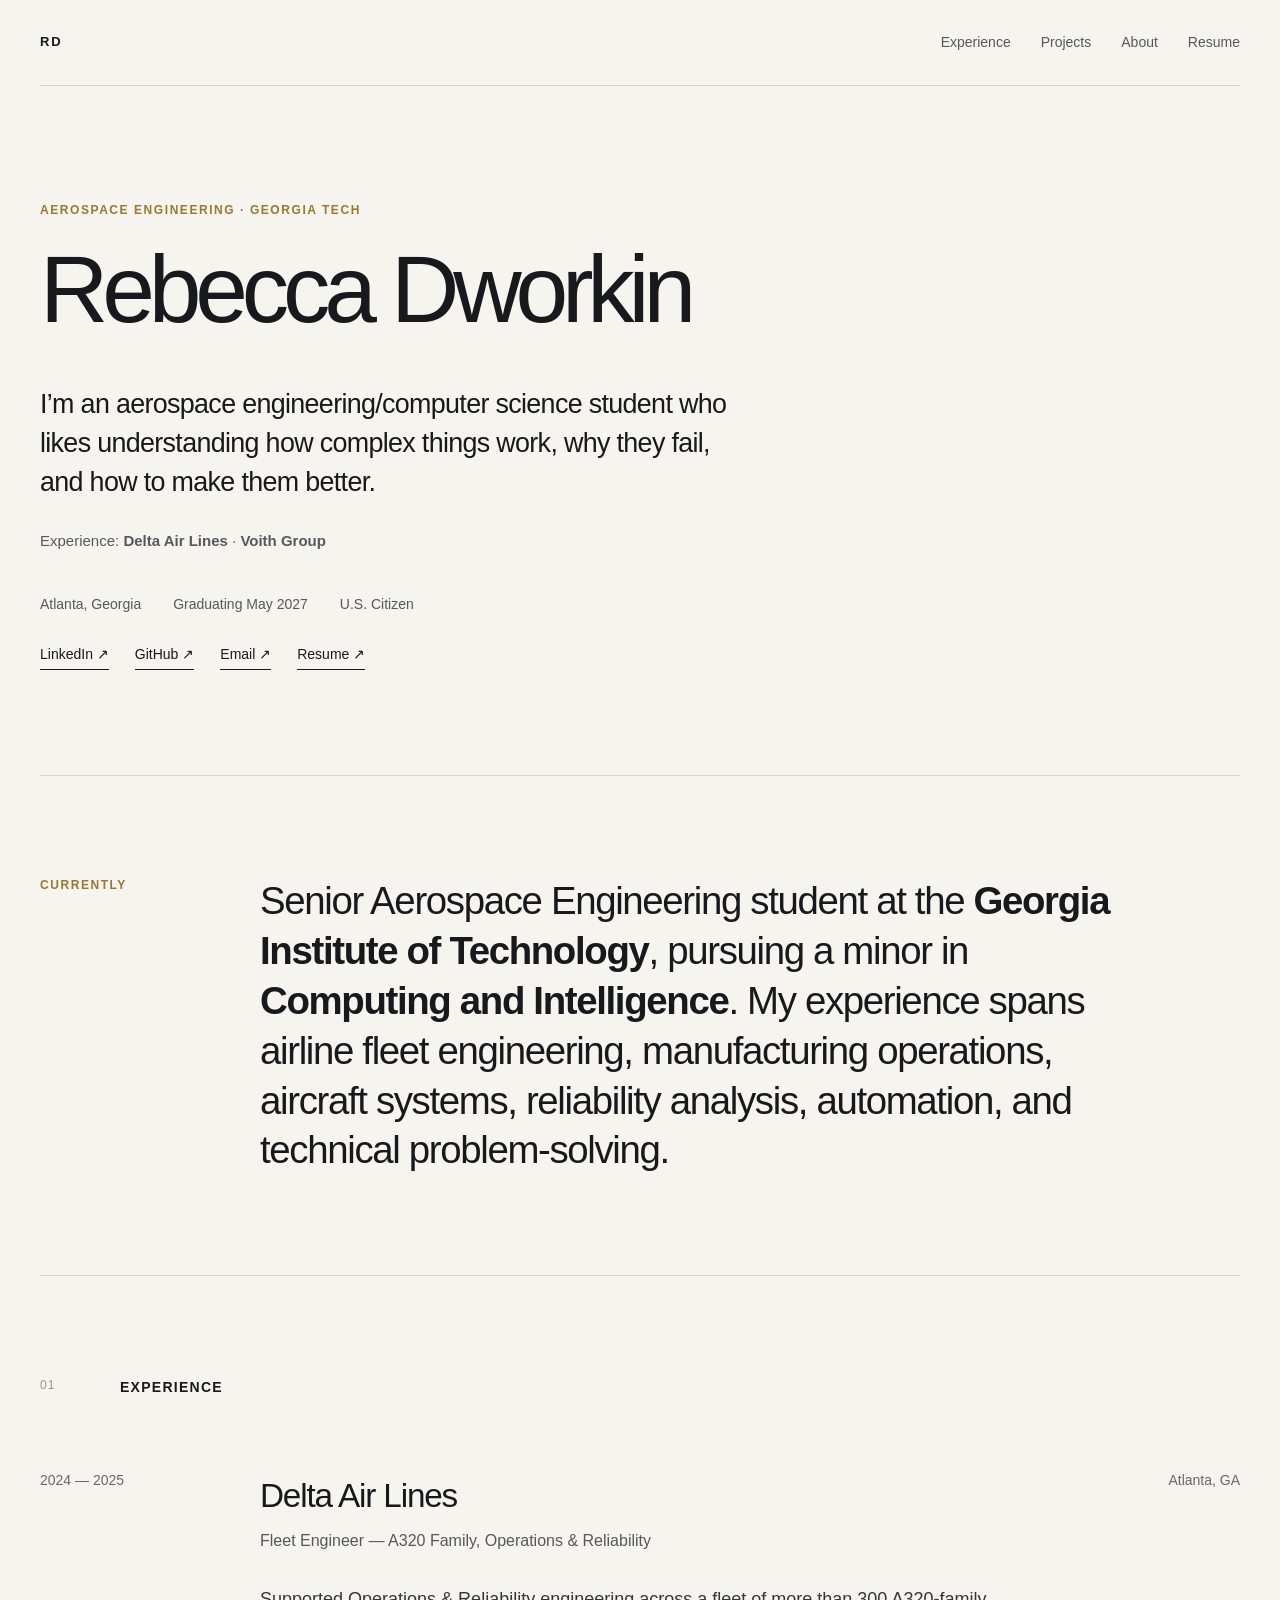
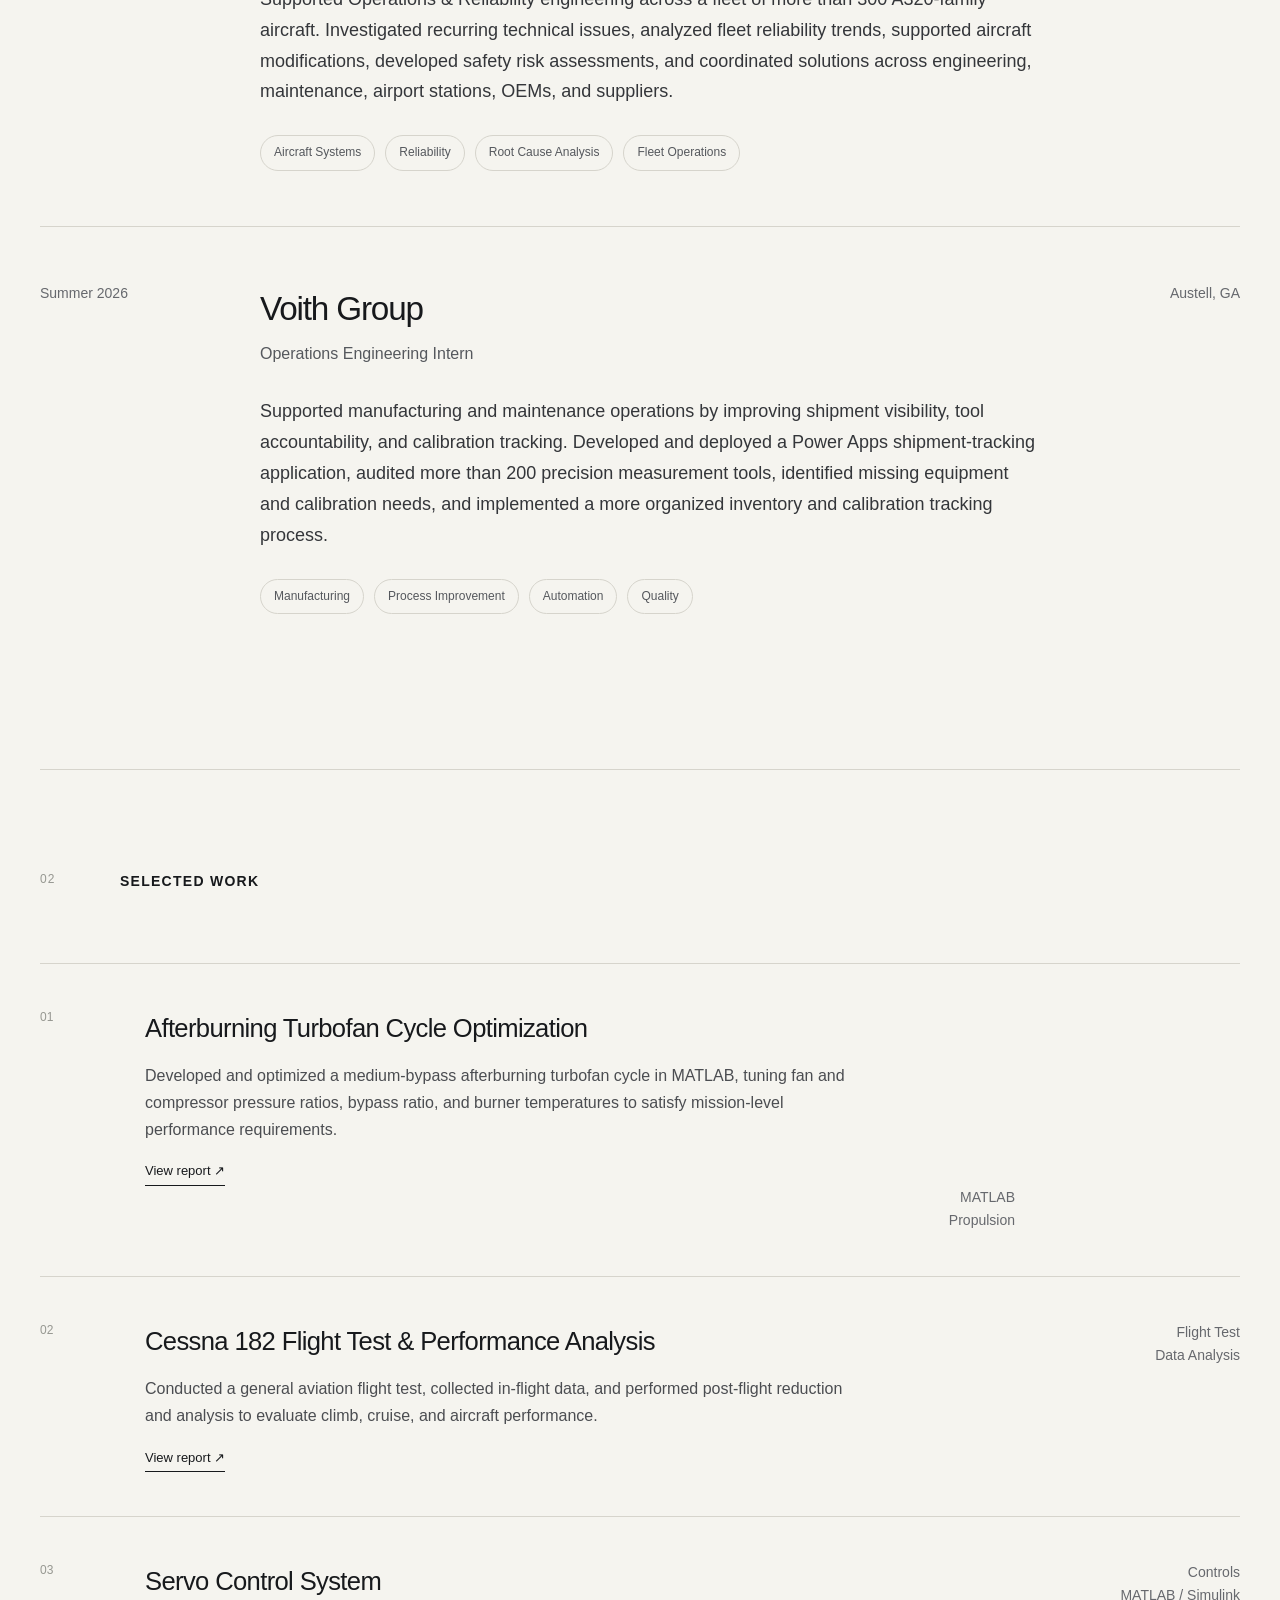
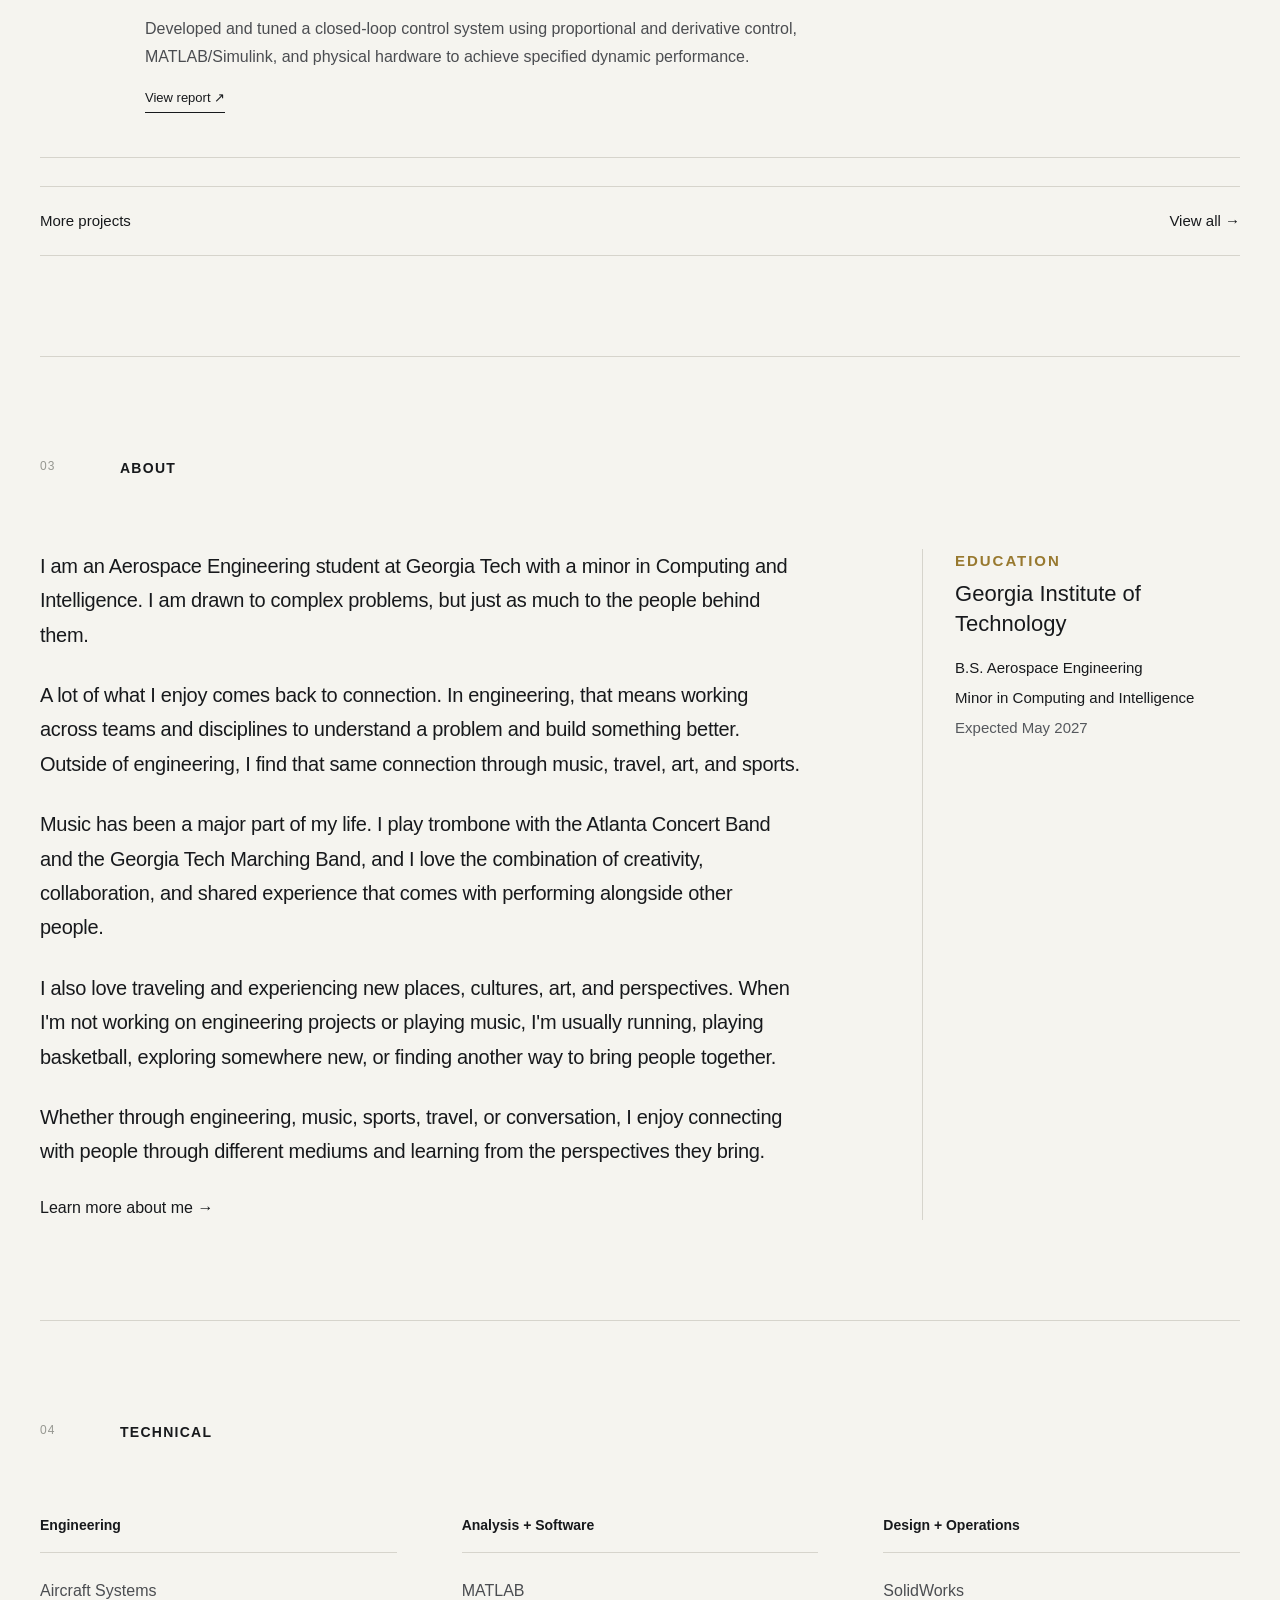
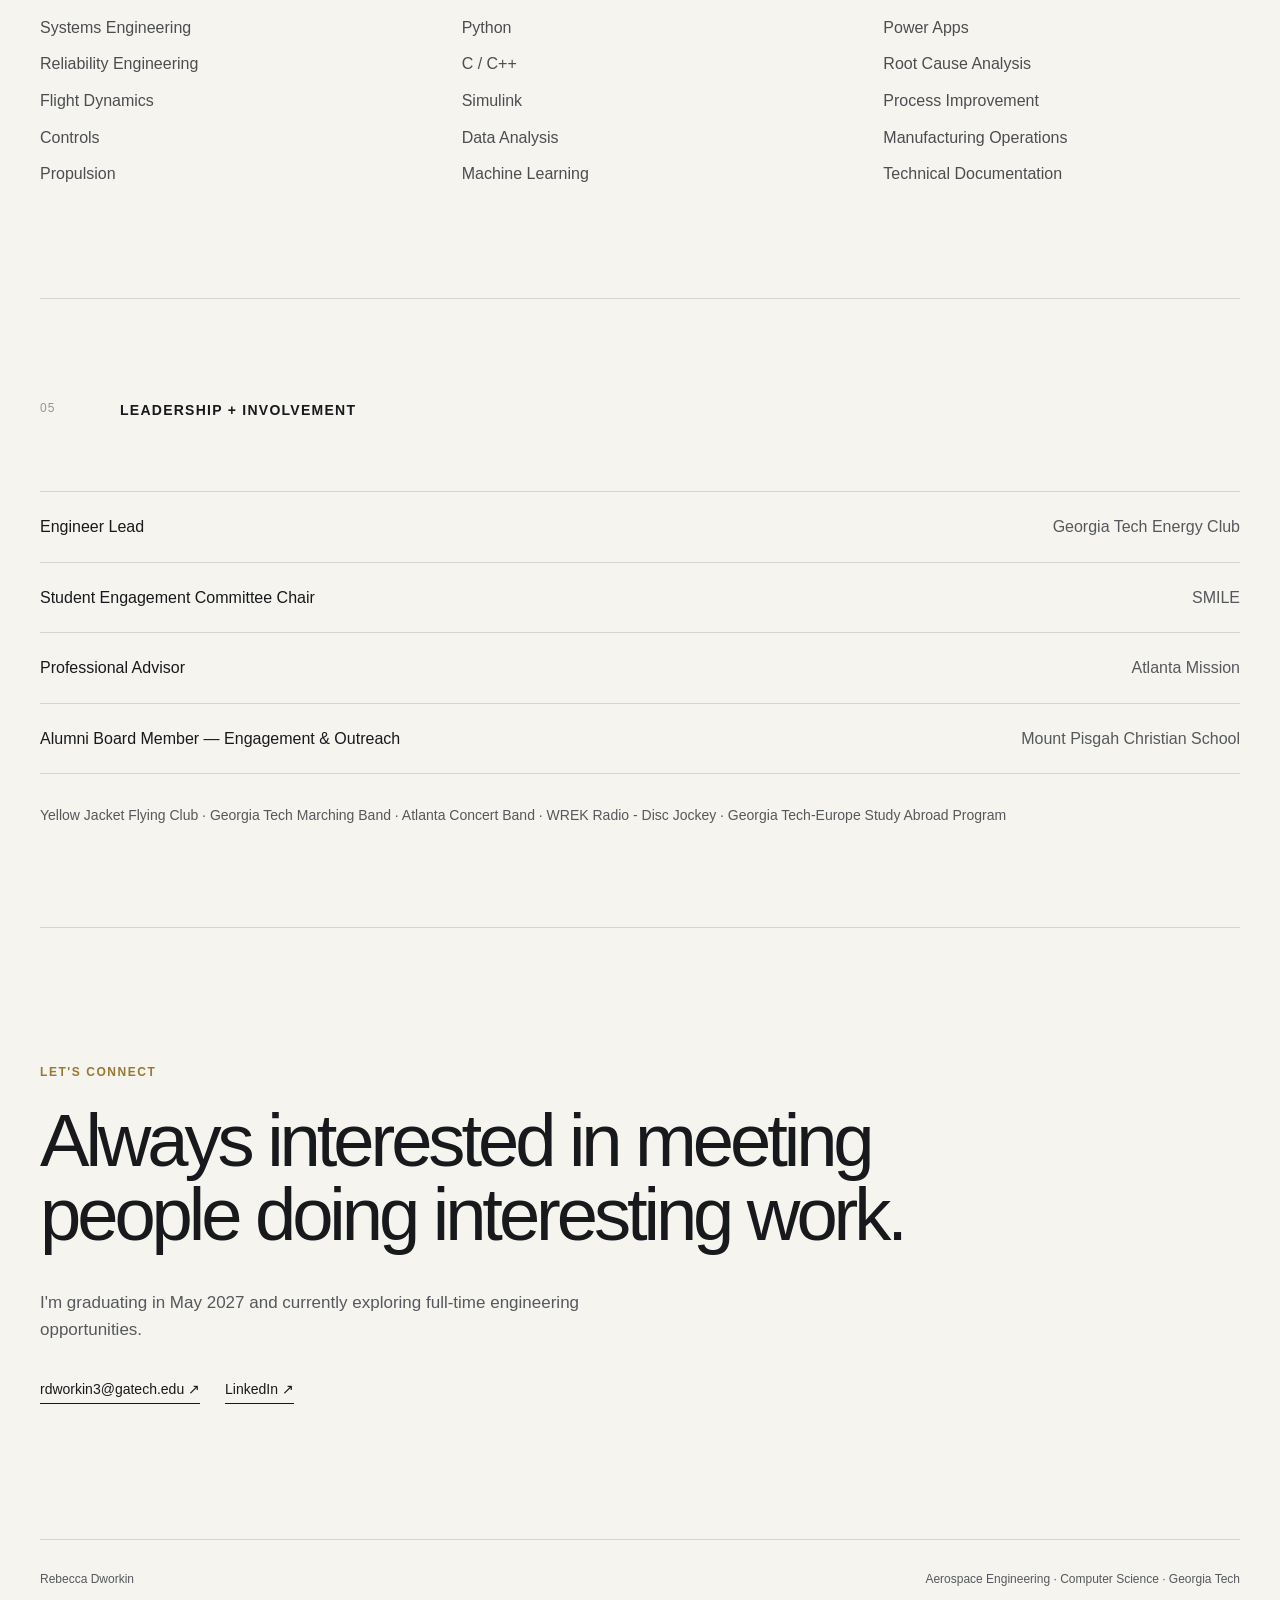
==== commit 340f51cc: "Refactor index.html structure and content" ====
--- a/index.html
+++ b/index.html
@@ -33,7 +33,7 @@
         <div class="nav-links">
             <a href="#experience">Experience</a>
             <a href="projects.html">Projects</a>
-            <a href="#about">About</a>
+            <a href="about.html">About</a>
             <a href="Dworkin_Rebecca_2026.pdf" target="_blank">Resume</a>
         </div>
 
@@ -460,7 +460,11 @@
         different mediums and learning from the perspectives
         they bring.
     </p>
-
+    <div class="about-link">
+        <a href="about.html">
+            Learn more about me →
+        </a>
+    </div>
 </div>
 
 
